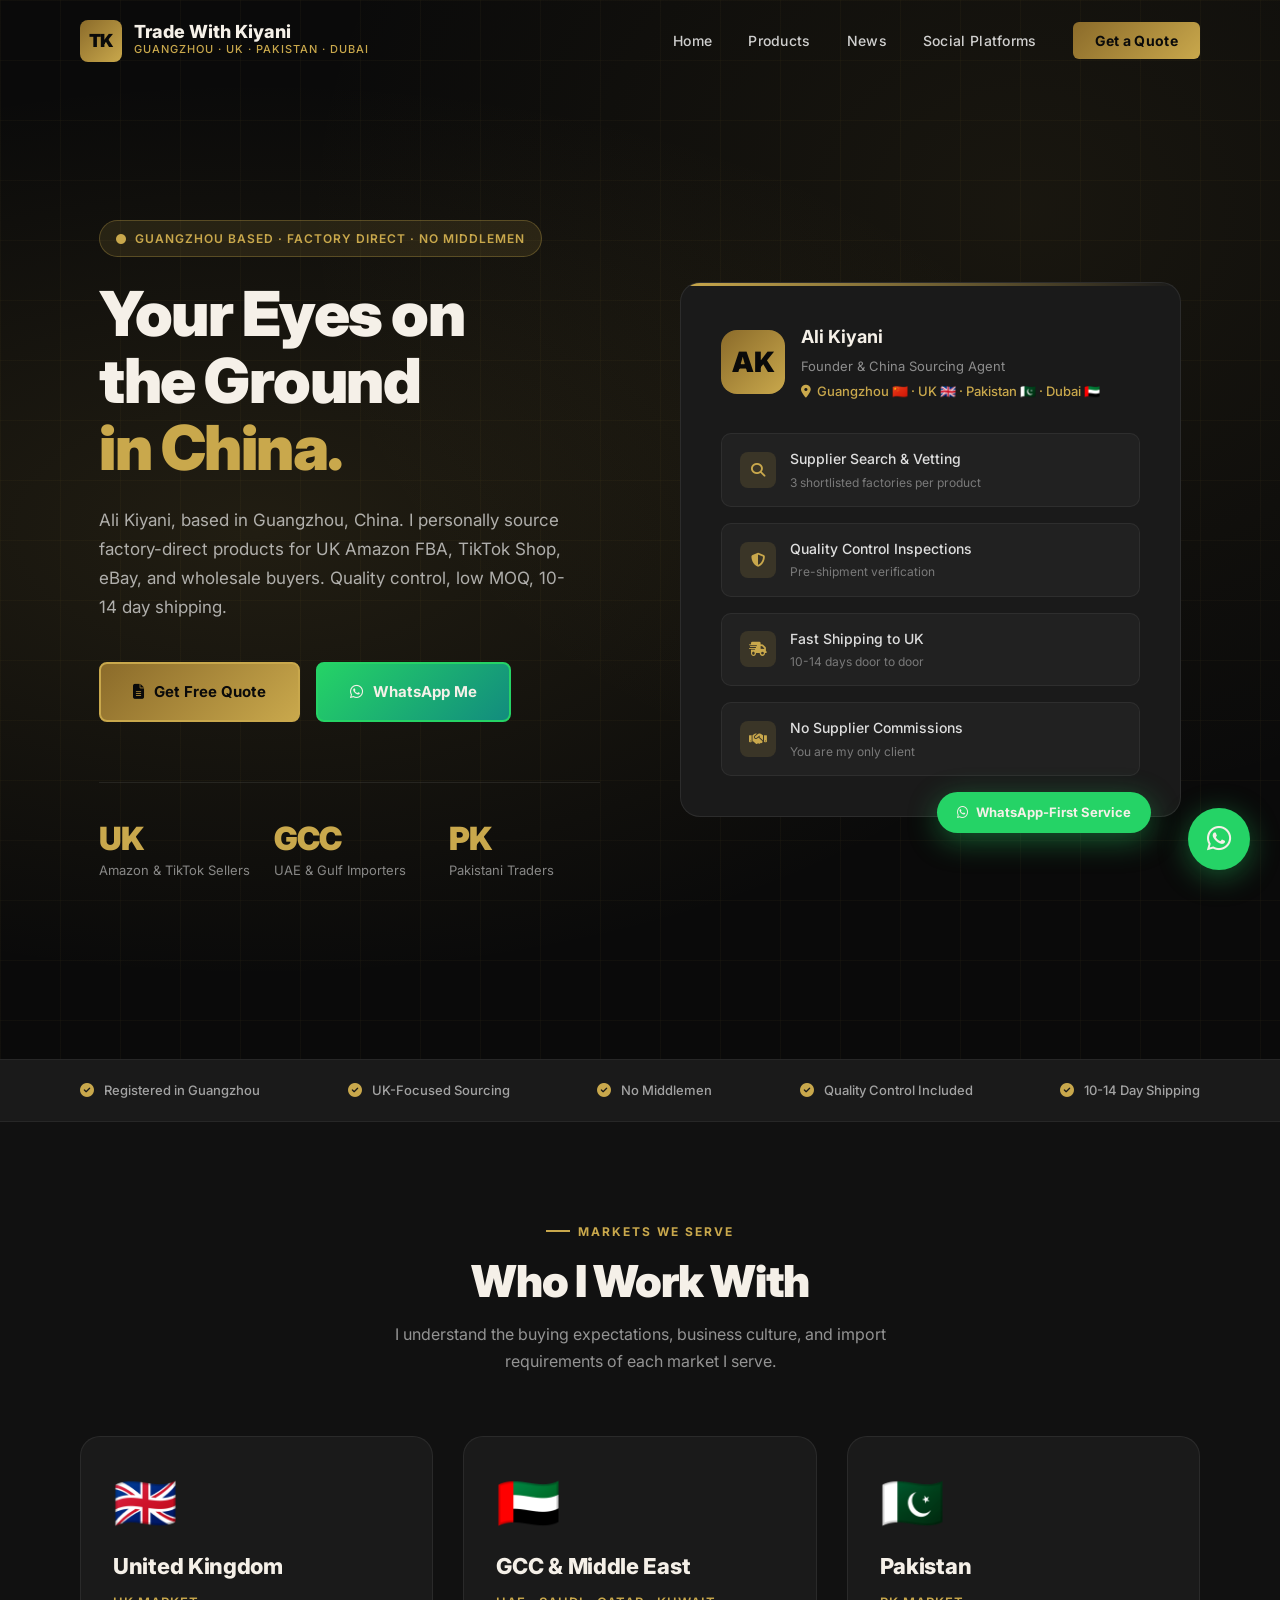
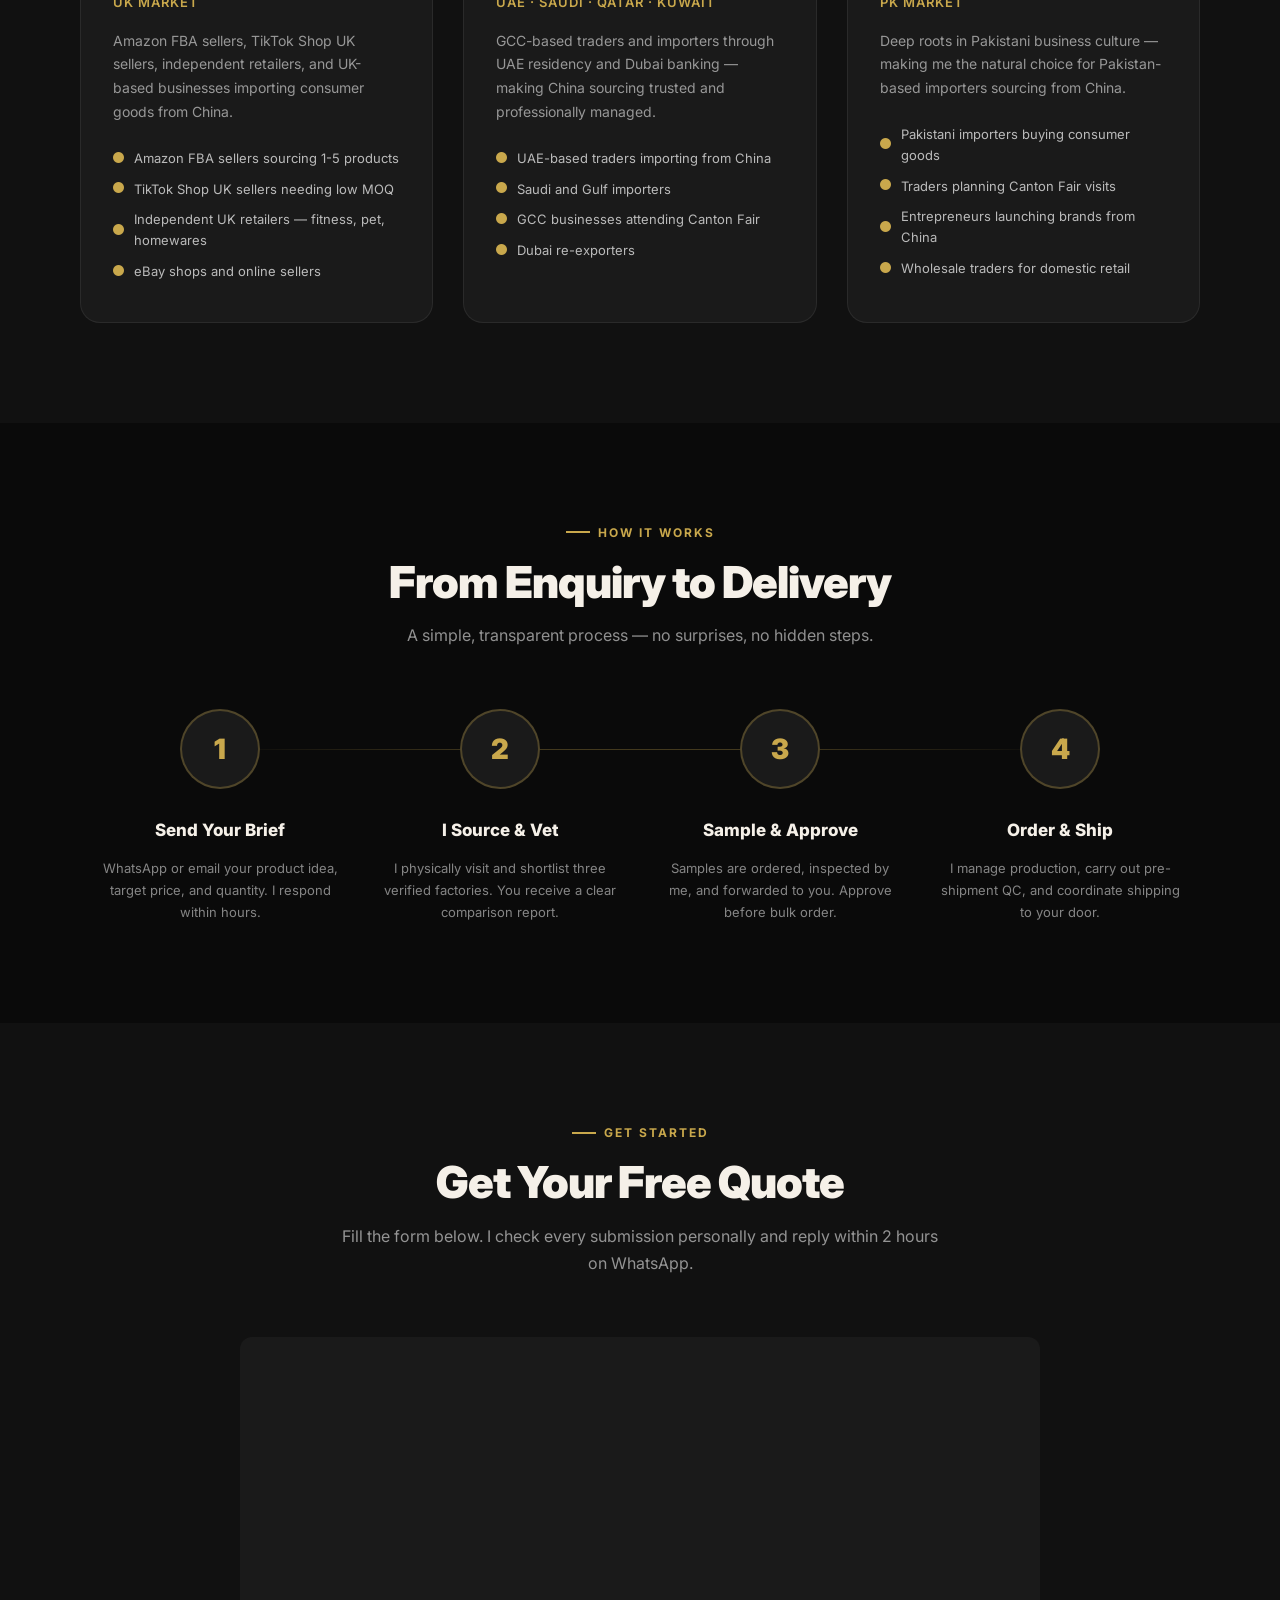
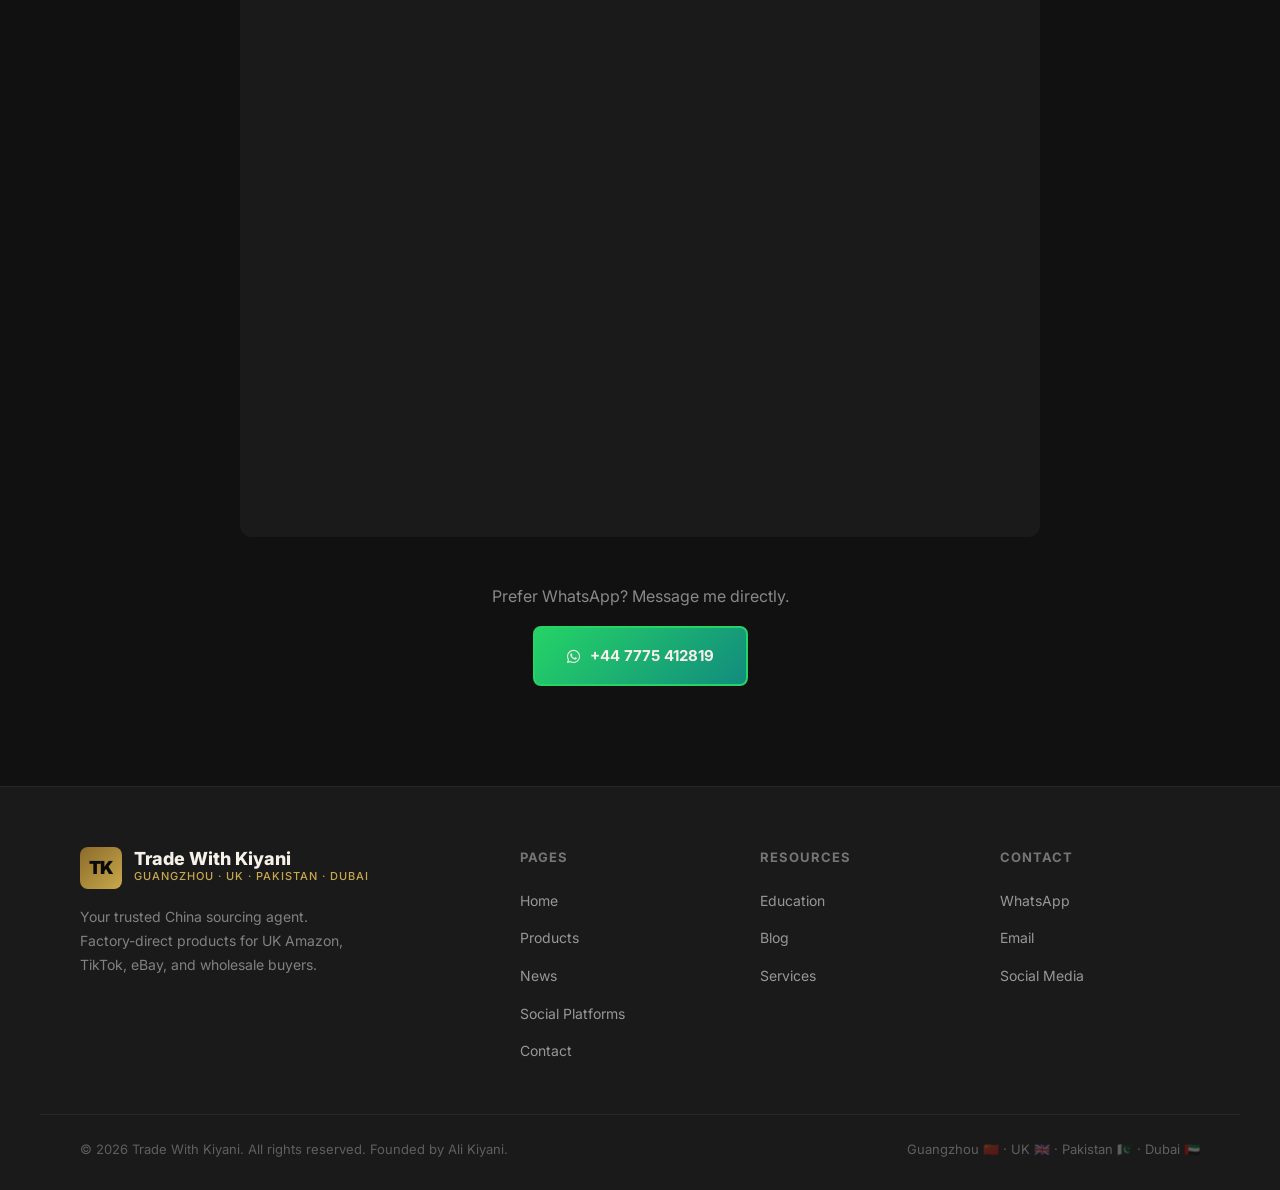
==== index.html @ b8f11bb5 "add website files" ====
<!DOCTYPE html>
<html lang="en">
<head>
    <meta charset="UTF-8">
    <meta name="viewport" content="width=device-width, initial-scale=1.0">
    <title>Trade With Kiyani | Guangzhou Sourcing Agent for UK Amazon & TikTok Sellers</title>
    <meta name="description" content="Ali Kiyani, based in Guangzhou, China. Factory-direct sourcing for UK Amazon FBA, TikTok Shop, eBay & wholesale. Quality control, low MOQ, 10-14 day shipping.">
    <link href="https://fonts.googleapis.com/css2?family=Inter:wght@300;400;500;600;700;800;900&display=swap" rel="stylesheet">
    <link rel="stylesheet" href="https://cdnjs.cloudflare.com/ajax/libs/font-awesome/6.5.0/css/all.min.css">
    <link rel="stylesheet" href="css/style.css">
</head>
<body>

<!-- ─── NAVBAR ─── -->
<nav id="navbar">
    <div class="nav-container">
        <a href="index.html" class="nav-logo">
            <div class="logo-icon">TK</div>
            <div class="logo-text">
                <span>Trade With Kiyani</span>
                <span>Guangzhou · UK · Pakistan · Dubai</span>
            </div>
        </a>
        <ul class="nav-links">
            <li><a href="index.html">Home</a></li>
            <li><a href="products.html">Products</a></li>
            <li><a href="news.html">News</a></li>
            <li><a href="social-platforms.html">Social Platforms</a></li>
            <li><a href="#contact" class="nav-cta">Get a Quote</a></li>
        </ul>
        <div class="hamburger" id="hamburger" onclick="toggleMenu()">
            <span></span><span></span><span></span>
        </div>
    </div>
</nav>

<!-- ─── MOBILE MENU ─── -->
<div class="mobile-menu" id="mobileMenu">
    <button class="mobile-close" onclick="toggleMenu()"><i class="fas fa-times"></i></button>
    <a href="index.html" onclick="toggleMenu()">Home</a>
    <a href="products.html" onclick="toggleMenu()">Products</a>
    <a href="news.html" onclick="toggleMenu()">News</a>
    <a href="social-platforms.html" onclick="toggleMenu()">Social Platforms</a>
    <a href="#contact" onclick="toggleMenu()">Get a Quote</a>
</div>

<!-- ─── HERO ─── -->
<section class="hero" id="home">
    <div class="hero-bg"></div>
    <div class="hero-grid"></div>
    <div class="hero-container">
        <div class="hero-left">
            <div class="hero-badge">
                <i class="fas fa-circle"></i>
                Guangzhou Based · Factory Direct · No Middlemen
            </div>
            <h1 class="hero-title">
                Your Eyes on<br>the Ground
                <span class="accent">in China.</span>
            </h1>
            <p class="hero-subtitle">
                Ali Kiyani, based in Guangzhou, China. I personally source factory-direct products for UK Amazon FBA, TikTok Shop, eBay, and wholesale buyers. Quality control, low MOQ, 10-14 day shipping.
            </p>
            <div class="hero-buttons">
                <a href="#contact" class="btn-primary">
                    <i class="fas fa-file-alt"></i>
                    Get Free Quote
                </a>
                <a href="https://wa.me/447775412819" target="_blank" class="btn-whatsapp">
                    <i class="fab fa-whatsapp"></i>
                    WhatsApp Me
                </a>
            </div>
            <div class="hero-stats">
                <div class="stat-item">
                    <div class="stat-number">UK</div>
                    <div class="stat-label">Amazon & TikTok Sellers</div>
                </div>
                <div class="stat-item">
                    <div class="stat-number">GCC</div>
                    <div class="stat-label">UAE & Gulf Importers</div>
                </div>
                <div class="stat-item">
                    <div class="stat-number">PK</div>
                    <div class="stat-label">Pakistani Traders</div>
                </div>
            </div>
        </div>
        <div class="hero-visual">
            <div class="hero-card">
                <div class="card-header">
                    <div class="card-avatar">AK</div>
                    <div class="card-info">
                        <h3>Ali Kiyani</h3>
                        <p>Founder & China Sourcing Agent</p>
                        <div class="location">
                            <i class="fas fa-map-marker-alt"></i>
                            Guangzhou 🇨🇳 · UK 🇬🇧 · Pakistan 🇵🇰 · Dubai 🇦🇪
                        </div>
                    </div>
                </div>
                <div class="card-features">
                    <div class="card-feature">
                        <div class="card-feature-icon"><i class="fas fa-search"></i></div>
                        <div>
                            <div class="card-feature-text">Supplier Search & Vetting</div>
                            <div class="card-feature-sub">3 shortlisted factories per product</div>
                        </div>
                    </div>
                    <div class="card-feature">
                        <div class="card-feature-icon"><i class="fas fa-shield-alt"></i></div>
                        <div>
                            <div class="card-feature-text">Quality Control Inspections</div>
                            <div class="card-feature-sub">Pre-shipment verification</div>
                        </div>
                    </div>
                    <div class="card-feature">
                        <div class="card-feature-icon"><i class="fas fa-shipping-fast"></i></div>
                        <div>
                            <div class="card-feature-text">Fast Shipping to UK</div>
                            <div class="card-feature-sub">10-14 days door to door</div>
                        </div>
                    </div>
                    <div class="card-feature">
                        <div class="card-feature-icon"><i class="fas fa-handshake"></i></div>
                        <div>
                            <div class="card-feature-text">No Supplier Commissions</div>
                            <div class="card-feature-sub">You are my only client</div>
                        </div>
                    </div>
                </div>
            </div>
            <div class="floating-badge">
                <i class="fab fa-whatsapp"></i>
                WhatsApp-First Service
            </div>
        </div>
    </div>
</section>

<!-- ─── TRUST BAR ─── -->
<div class="trust-bar">
    <div class="trust-bar-inner">
        <div class="trust-item"><i class="fas fa-check-circle"></i>Registered in Guangzhou</div>
        <div class="trust-item"><i class="fas fa-check-circle"></i>UK-Focused Sourcing</div>
        <div class="trust-item"><i class="fas fa-check-circle"></i>No Middlemen</div>
        <div class="trust-item"><i class="fas fa-check-circle"></i>Quality Control Included</div>
        <div class="trust-item"><i class="fas fa-check-circle"></i>10-14 Day Shipping</div>
    </div>
</div>

<!-- ─── WHO I WORK WITH ─── -->
<section class="markets" id="markets">
    <div class="section-container">
        <div class="section-header" style="text-align:center;">
            <div class="section-tag" style="justify-content:center; display:flex;">Markets We Serve</div>
            <h2 class="section-title" style="text-align:center;">Who I Work With</h2>
            <p class="section-subtitle" style="margin:0 auto; text-align:center;">I understand the buying expectations, business culture, and import requirements of each market I serve.</p>
        </div>
        <div class="markets-grid">
            <div class="market-card fade-in">
                <span class="market-flag">🇬🇧</span>
                <h3>United Kingdom</h3>
                <div class="market-sub">UK Market</div>
                <p>Amazon FBA sellers, TikTok Shop UK sellers, independent retailers, and UK-based businesses importing consumer goods from China.</p>
                <ul class="market-targets">
                    <li><i class="fas fa-circle"></i> Amazon FBA sellers sourcing 1-5 products</li>
                    <li><i class="fas fa-circle"></i> TikTok Shop UK sellers needing low MOQ</li>
                    <li><i class="fas fa-circle"></i> Independent UK retailers — fitness, pet, homewares</li>
                    <li><i class="fas fa-circle"></i> eBay shops and online sellers</li>
                </ul>
            </div>
            <div class="market-card fade-in fade-in-delay-1">
                <span class="market-flag">🇦🇪</span>
                <h3>GCC & Middle East</h3>
                <div class="market-sub">UAE · Saudi · Qatar · Kuwait</div>
                <p>GCC-based traders and importers through UAE residency and Dubai banking — making China sourcing trusted and professionally managed.</p>
                <ul class="market-targets">
                    <li><i class="fas fa-circle"></i> UAE-based traders importing from China</li>
                    <li><i class="fas fa-circle"></i> Saudi and Gulf importers</li>
                    <li><i class="fas fa-circle"></i> GCC businesses attending Canton Fair</li>
                    <li><i class="fas fa-circle"></i> Dubai re-exporters</li>
                </ul>
            </div>
            <div class="market-card fade-in fade-in-delay-2">
                <span class="market-flag">🇵🇰</span>
                <h3>Pakistan</h3>
                <div class="market-sub">PK Market</div>
                <p>Deep roots in Pakistani business culture — making me the natural choice for Pakistan-based importers sourcing from China.</p>
                <ul class="market-targets">
                    <li><i class="fas fa-circle"></i> Pakistani importers buying consumer goods</li>
                    <li><i class="fas fa-circle"></i> Traders planning Canton Fair visits</li>
                    <li><i class="fas fa-circle"></i> Entrepreneurs launching brands from China</li>
                    <li><i class="fas fa-circle"></i> Wholesale traders for domestic retail</li>
                </ul>
            </div>
        </div>
    </div>
</section>

<!-- ─── HOW IT WORKS ─── -->
<section class="how-it-works" id="how-it-works">
    <div class="section-container">
        <div class="section-header" style="text-align:center;">
            <div class="section-tag" style="justify-content:center; display:flex;">How It Works</div>
            <h2 class="section-title" style="text-align:center;">From Enquiry to Delivery</h2>
            <p class="section-subtitle" style="margin:0 auto; text-align:center;">A simple, transparent process — no surprises, no hidden steps.</p>
        </div>
        <div class="steps-grid">
            <div class="step-item fade-in">
                <div class="step-number">1</div>
                <h3>Send Your Brief</h3>
                <p>WhatsApp or email your product idea, target price, and quantity. I respond within hours.</p>
            </div>
            <div class="step-item fade-in fade-in-delay-1">
                <div class="step-number">2</div>
                <h3>I Source & Vet</h3>
                <p>I physically visit and shortlist three verified factories. You receive a clear comparison report.</p>
            </div>
            <div class="step-item fade-in fade-in-delay-2">
                <div class="step-number">3</div>
                <h3>Sample & Approve</h3>
                <p>Samples are ordered, inspected by me, and forwarded to you. Approve before bulk order.</p>
            </div>
            <div class="step-item fade-in fade-in-delay-3">
                <div class="step-number">4</div>
                <h3>Order & Ship</h3>
                <p>I manage production, carry out pre-shipment QC, and coordinate shipping to your door.</p>
            </div>
        </div>
    </div>
</section>

<!-- ─── EMBEDDED GOOGLE FORM ─── -->
<section class="contact" id="contact">
    <div class="section-container">
        <div class="section-header" style="text-align:center;">
            <div class="section-tag" style="justify-content:center; display:flex;">Get Started</div>
            <h2 class="section-title" style="text-align:center;">Get Your Free Quote</h2>
            <p class="section-subtitle" style="margin:0 auto; text-align:center; max-width:600px;">
                Fill the form below. I check every submission personally and reply within 2 hours on WhatsApp.
            </p>
        </div>
        <div style="max-width:800px; margin:0 auto;">
            <iframe src="https://docs.google.com/forms/d/e/1FAIpQLSeTLk8JaszWE1CvmJo_eoxmRhqJbYoBOHdtcasFxk-H5dywig/viewform?embedded=true&hl=en" 
                width="100%" 
                height="800" 
                frameborder="0" 
                marginheight="0" 
                marginwidth="0"
                style="border-radius:12px; background:var(--dark-2);">
                Loading…
            </iframe>
        </div>
        <div style="text-align:center; margin-top:40px;">
            <p style="color:rgba(255,255,255,0.5); margin-bottom:16px;">Prefer WhatsApp? Message me directly.</p>
            <a href="https://wa.me/447775412819" target="_blank" class="btn-whatsapp">
                <i class="fab fa-whatsapp"></i>
                +44 7775 412819
            </a>
        </div>
    </div>
</section>

<!-- ─── FOOTER ─── -->
<footer>
    <div class="footer-grid">
        <div class="footer-brand">
            <a href="index.html" class="nav-logo" style="text-decoration:none;">
                <div class="logo-icon">TK</div>
                <div class="logo-text">
                    <span>Trade With Kiyani</span>
                    <span>Guangzhou · UK · Pakistan · Dubai</span>
                </div>
            </a>
            <p>Your trusted China sourcing agent. Factory-direct products for UK Amazon, TikTok, eBay, and wholesale buyers.</p>
        </div>
        <div class="footer-col">
            <h5>Pages</h5>
            <ul class="footer-links">
                <li><a href="index.html">Home</a></li>
                <li><a href="products.html">Products</a></li>
                <li><a href="news.html">News</a></li>
                <li><a href="social-platforms.html">Social Platforms</a></li>
                <li><a href="contact.html">Contact</a></li>
            </ul>
        </div>
        <div class="footer-col">
            <h5>Resources</h5>
            <ul class="footer-links">
                <li><a href="education.html">Education</a></li>
                <li><a href="blog/index.html">Blog</a></li>
                <li><a href="services.html">Services</a></li>
            </ul>
        </div>
        <div class="footer-col">
            <h5>Contact</h5>
            <ul class="footer-links">
                <li><a href="https://wa.me/447775412819">WhatsApp</a></li>
                <li><a href="mailto:tradewithkiyani@gmail.com">Email</a></li>
                <li><a href="social-platforms.html">Social Media</a></li>
            </ul>
        </div>
    </div>
    <div class="footer-bottom">
        <p>© 2026 Trade With Kiyani. All rights reserved. Founded by Ali Kiyani.</p>
        <p>Guangzhou 🇨🇳 · UK 🇬🇧 · Pakistan 🇵🇰 · Dubai 🇦🇪</p>
    </div>
</footer>

<!-- ─── WHATSAPP FLOAT ─── -->
<div class="whatsapp-float">
    <div class="whatsapp-tooltip">Chat with Ali on WhatsApp</div>
    <a href="https://wa.me/447775412819" target="_blank" class="whatsapp-btn">
        <i class="fab fa-whatsapp"></i>
    </a>
</div>

<!-- ─── JAVASCRIPT ─── -->
<script>
    window.addEventListener('scroll', () => {
        const navbar = document.getElementById('navbar');
        if (window.scrollY > 50) navbar.classList.add('scrolled');
        else navbar.classList.remove('scrolled');
    });
    function toggleMenu() {
        document.getElementById('mobileMenu').classList.toggle('open');
    }
    const observer = new IntersectionObserver((entries) => {
        entries.forEach(entry => { if (entry.isIntersecting) entry.target.classList.add('visible'); });
    }, { threshold: 0.15 });
    document.querySelectorAll('.fade-in').forEach(el => observer.observe(el));
</script>

</body>
</html>
---- css/style.css ----
/* ─── TRADE WITH KIYANI — SHARED STYLES ─── */

* {
    margin: 0;
    padding: 0;
    box-sizing: border-box;
}

:root {
    --black: #0a0a0a;
    --dark: #111111;
    --dark-2: #1a1a1a;
    --dark-3: #222222;
    --gold: #C9A84C;
    --gold-light: #E8C97A;
    --gold-dark: #8B6B2A;
    --green: #25D366;
    --green-dark: #128C7E;
    --white: #F5F0E8;
    --grey: #888888;
    --transition: all 0.3s ease;
}

body {
    font-family: 'Inter', sans-serif;
    background-color: var(--black);
    color: var(--white);
    overflow-x: hidden;
    line-height: 1.6;
}

::-webkit-scrollbar {
    width: 6px;
}
::-webkit-scrollbar-track {
    background: var(--dark);
}
::-webkit-scrollbar-thumb {
    background: var(--gold);
    border-radius: 3px;
}

/* ─── NAVBAR ─── */
nav {
    position: fixed;
    top: 0;
    left: 0;
    width: 100%;
    z-index: 1000;
    padding: 20px 0;
    transition: var(--transition);
    background: transparent;
}

nav.scrolled {
    background: rgba(10, 10, 10, 0.97);
    padding: 14px 0;
    box-shadow: 0 2px 30px rgba(201, 168, 76, 0.15);
    border-bottom: 1px solid rgba(201, 168, 76, 0.2);
}

.nav-container {
    max-width: 1200px;
    margin: 0 auto;
    padding: 0 40px;
    display: flex;
    align-items: center;
    justify-content: space-between;
}

.nav-logo {
    display: flex;
    align-items: center;
    gap: 12px;
    text-decoration: none;
}

.logo-icon {
    width: 42px;
    height: 42px;
    background: linear-gradient(135deg, var(--gold-dark), var(--gold));
    border-radius: 8px;
    display: flex;
    align-items: center;
    justify-content: center;
    font-weight: 900;
    font-size: 18px;
    color: var(--black);
    letter-spacing: -1px;
}

.logo-text {
    display: flex;
    flex-direction: column;
}

.logo-text span:first-child {
    font-size: 18px;
    font-weight: 800;
    color: var(--white);
    line-height: 1;
}

.logo-text span:last-child {
    font-size: 11px;
    color: var(--gold);
    font-weight: 500;
    letter-spacing: 1px;
    text-transform: uppercase;
}

.nav-links {
    display: flex;
    align-items: center;
    gap: 36px;
    list-style: none;
}

.nav-links a {
    text-decoration: none;
    color: rgba(255, 255, 255, 0.8);
    font-size: 14px;
    font-weight: 500;
    transition: var(--transition);
    letter-spacing: 0.3px;
}

.nav-links a:hover {
    color: var(--gold);
}

.nav-cta {
    background: linear-gradient(135deg, var(--gold-dark), var(--gold)) !important;
    color: var(--black) !important;
    padding: 10px 22px !important;
    border-radius: 6px !important;
    font-weight: 700 !important;
    transition: var(--transition) !important;
}

.nav-cta:hover {
    background: var(--gold-light) !important;
    transform: translateY(-1px);
}

.hamburger {
    display: none;
    flex-direction: column;
    gap: 5px;
    cursor: pointer;
    padding: 4px;
}

.hamburger span {
    width: 26px;
    height: 2px;
    background: var(--white);
    border-radius: 2px;
    transition: var(--transition);
}

/* ─── HERO ─── */
.hero {
    min-height: 100vh;
    display: flex;
    align-items: center;
    position: relative;
    overflow: hidden;
    background: var(--black);
}

.hero-bg {
    position: absolute;
    inset: 0;
    background:
        radial-gradient(ellipse at 20% 50%, rgba(201, 168, 76, 0.12) 0%, transparent 60%),
        radial-gradient(ellipse at 80% 20%, rgba(201, 168, 76, 0.08) 0%, transparent 50%);
}

.hero-grid {
    position: absolute;
    inset: 0;
    background-image:
        linear-gradient(rgba(201, 168, 76, 0.04) 1px, transparent 1px),
        linear-gradient(90deg, rgba(201, 168, 76, 0.04) 1px, transparent 1px);
    background-size: 60px 60px;
}

.hero-container {
    max-width: 1200px;
    margin: 0 auto;
    padding: 120px 40px 80px;
    display: grid;
    grid-template-columns: 1fr 1fr;
    gap: 80px;
    align-items: center;
    position: relative;
    z-index: 2;
}

.hero-badge {
    display: inline-flex;
    align-items: center;
    gap: 8px;
    background: rgba(201, 168, 76, 0.12);
    border: 1px solid rgba(201, 168, 76, 0.3);
    border-radius: 50px;
    padding: 8px 16px;
    font-size: 12px;
    font-weight: 600;
    color: var(--gold);
    letter-spacing: 1px;
    text-transform: uppercase;
    margin-bottom: 24px;
}

.hero-badge i {
    font-size: 10px;
    animation: pulse 2s infinite;
}

@keyframes pulse {
    0%, 100% { opacity: 1; }
    50% { opacity: 0.4; }
}

.hero-title {
    font-size: clamp(36px, 5vw, 62px);
    font-weight: 900;
    line-height: 1.08;
    margin-bottom: 24px;
    letter-spacing: -1.5px;
}

.hero-title .accent {
    color: var(--gold);
    display: block;
}

.hero-subtitle {
    font-size: 17px;
    color: rgba(255, 255, 255, 0.65);
    line-height: 1.7;
    margin-bottom: 40px;
    max-width: 480px;
    font-weight: 400;
}

.hero-buttons {
    display: flex;
    gap: 16px;
    flex-wrap: wrap;
}

.btn-primary {
    display: inline-flex;
    align-items: center;
    gap: 10px;
    background: linear-gradient(135deg, var(--gold-dark), var(--gold));
    color: var(--black);
    padding: 16px 32px;
    border-radius: 8px;
    text-decoration: none;
    font-weight: 700;
    font-size: 15px;
    transition: var(--transition);
    border: 2px solid var(--gold);
}

.btn-primary:hover {
    background: var(--gold-light);
    border-color: var(--gold-light);
    transform: translateY(-2px);
    box-shadow: 0 12px 40px rgba(201, 168, 76, 0.35);
}

.btn-whatsapp {
    display: inline-flex;
    align-items: center;
    gap: 10px;
    background: linear-gradient(135deg, var(--green), var(--green-dark));
    color: var(--white);
    padding: 16px 32px;
    border-radius: 8px;
    text-decoration: none;
    font-weight: 700;
    font-size: 15px;
    transition: var(--transition);
    border: 2px solid var(--green);
}

.btn-whatsapp:hover {
    transform: translateY(-2px);
    box-shadow: 0 12px 40px rgba(37, 211, 102, 0.35);
}

.hero-stats {
    display: grid;
    grid-template-columns: repeat(3, 1fr);
    gap: 24px;
    margin-top: 60px;
    padding-top: 40px;
    border-top: 1px solid rgba(255, 255, 255, 0.08);
}

.stat-item {
    text-align: left;
}

.stat-number {
    font-size: 32px;
    font-weight: 900;
    color: var(--gold);
    line-height: 1;
    margin-bottom: 6px;
    letter-spacing: -1px;
}

.stat-label {
    font-size: 13px;
    color: rgba(255, 255, 255, 0.5);
    font-weight: 400;
    line-height: 1.4;
}

.hero-visual {
    position: relative;
}

.hero-card {
    background: var(--dark-2);
    border: 1px solid rgba(255, 255, 255, 0.08);
    border-radius: 20px;
    padding: 40px;
    position: relative;
    overflow: hidden;
}

.hero-card::before {
    content: '';
    position: absolute;
    top: 0;
    left: 0;
    right: 0;
    height: 3px;
    background: linear-gradient(90deg, var(--gold), transparent);
}

.card-header {
    display: flex;
    align-items: center;
    gap: 16px;
    margin-bottom: 32px;
}

.card-avatar {
    width: 64px;
    height: 64px;
    background: linear-gradient(135deg, var(--gold-dark), var(--gold));
    border-radius: 16px;
    display: flex;
    align-items: center;
    justify-content: center;
    font-size: 28px;
    font-weight: 900;
    color: var(--black);
    flex-shrink: 0;
}

.card-info h3 {
    font-size: 18px;
    font-weight: 700;
    margin-bottom: 4px;
    color: var(--white);
}

.card-info p {
    font-size: 13px;
    color: rgba(255, 255, 255, 0.5);
}

.card-info .location {
    display: flex;
    align-items: center;
    gap: 6px;
    color: var(--gold);
    font-size: 13px;
    font-weight: 500;
    margin-top: 4px;
}

.card-features {
    display: flex;
    flex-direction: column;
    gap: 16px;
}

.card-feature {
    display: flex;
    align-items: center;
    gap: 14px;
    padding: 14px 18px;
    background: rgba(255, 255, 255, 0.03);
    border: 1px solid rgba(255, 255, 255, 0.06);
    border-radius: 10px;
    transition: var(--transition);
}

.card-feature:hover {
    border-color: rgba(201, 168, 76, 0.3);
    background: rgba(201, 168, 76, 0.05);
}

.card-feature-icon {
    width: 36px;
    height: 36px;
    background: rgba(201, 168, 76, 0.15);
    border-radius: 8px;
    display: flex;
    align-items: center;
    justify-content: center;
    color: var(--gold);
    font-size: 14px;
    flex-shrink: 0;
}

.card-feature-text {
    font-size: 14px;
    font-weight: 500;
    color: rgba(255, 255, 255, 0.85);
}

.card-feature-sub {
    font-size: 12px;
    color: rgba(255, 255, 255, 0.4);
    margin-top: 2px;
}

.floating-badge {
    position: absolute;
    bottom: -16px;
    right: 30px;
    background: var(--green);
    color: var(--white);
    padding: 10px 20px;
    border-radius: 50px;
    font-size: 13px;
    font-weight: 700;
    display: flex;
    align-items: center;
    gap: 8px;
    box-shadow: 0 8px 30px rgba(37, 211, 102, 0.4);
    animation: float 3s ease-in-out infinite;
}

@keyframes float {
    0%, 100% { transform: translateY(0); }
    50% { transform: translateY(-6px); }
}

/* ─── TRUST BAR ─── */
.trust-bar {
    background: var(--dark-2);
    border-top: 1px solid rgba(255, 255, 255, 0.06);
    border-bottom: 1px solid rgba(255, 255, 255, 0.06);
    padding: 20px 0;
}

.trust-bar-inner {
    max-width: 1200px;
    margin: 0 auto;
    padding: 0 40px;
    display: flex;
    align-items: center;
    justify-content: space-between;
    gap: 20px;
    flex-wrap: wrap;
}

.trust-item {
    display: flex;
    align-items: center;
    gap: 10px;
    font-size: 13px;
    color: rgba(255, 255, 255, 0.6);
    font-weight: 500;
}

.trust-item i {
    color: var(--gold);
    font-size: 14px;
}

/* ─── SECTION STYLES ─── */
section {
    padding: 100px 0;
}

.section-container {
    max-width: 1200px;
    margin: 0 auto;
    padding: 0 40px;
}

.section-tag {
    display: inline-flex;
    align-items: center;
    gap: 8px;
    font-size: 12px;
    font-weight: 700;
    color: var(--gold);
    letter-spacing: 2px;
    text-transform: uppercase;
    margin-bottom: 16px;
}

.section-tag::before {
    content: '';
    width: 24px;
    height: 2px;
    background: var(--gold);
}

.section-title {
    font-size: clamp(28px, 4vw, 44px);
    font-weight: 900;
    line-height: 1.1;
    letter-spacing: -1px;
    margin-bottom: 16px;
}

.section-subtitle {
    font-size: 16px;
    color: rgba(255, 255, 255, 0.55);
    line-height: 1.7;
    max-width: 560px;
}

.section-header {
    margin-bottom: 60px;
}

/* ─── PAGE HEADER ─── */
.page-header {
    padding: 160px 0 80px;
    text-align: center;
    position: relative;
    background: var(--black);
}

.page-header::before {
    content: '';
    position: absolute;
    inset: 0;
    background: radial-gradient(ellipse at 50% 0%, rgba(201, 168, 76, 0.08) 0%, transparent 60%);
}

.page-header-content {
    position: relative;
    z-index: 2;
}

/* ─── MARKETS ─── */
.markets {
    background: var(--dark);
}

.markets-grid {
    display: grid;
    grid-template-columns: repeat(3, 1fr);
    gap: 30px;
}

.market-card {
    background: var(--dark-2);
    border: 1px solid rgba(255, 255, 255, 0.07);
    border-radius: 20px;
    padding: 40px 32px;
    position: relative;
    overflow: hidden;
    transition: var(--transition);
}

.market-card::before {
    content: '';
    position: absolute;
    top: 0;
    left: 0;
    right: 0;
    height: 3px;
    background: var(--gold);
    transform: scaleX(0);
    transition: var(--transition);
}

.market-card:hover {
    border-color: rgba(201, 168, 76, 0.25);
    transform: translateY(-6px);
    box-shadow: 0 20px 60px rgba(0, 0, 0, 0.4);
}

.market-card:hover::before {
    transform: scaleX(1);
}

.market-flag {
    font-size: 52px;
    margin-bottom: 20px;
    display: block;
    line-height: 1;
}

.market-card h3 {
    font-size: 22px;
    font-weight: 800;
    margin-bottom: 8px;
    letter-spacing: -0.3px;
}

.market-sub {
    font-size: 13px;
    color: var(--gold);
    font-weight: 600;
    text-transform: uppercase;
    letter-spacing: 1px;
    margin-bottom: 16px;
}

.market-card p {
    font-size: 14px;
    color: rgba(255, 255, 255, 0.55);
    line-height: 1.7;
    margin-bottom: 24px;
}

.market-targets {
    list-style: none;
    display: flex;
    flex-direction: column;
    gap: 10px;
}

.market-targets li {
    display: flex;
    align-items: center;
    gap: 10px;
    font-size: 13px;
    color: rgba(255, 255, 255, 0.7);
}

.market-targets li i {
    color: var(--gold);
    font-size: 11px;
    flex-shrink: 0;
}

/* ─── HOW IT WORKS ─── */
.how-it-works {
    background: var(--black);
}

.steps-grid {
    display: grid;
    grid-template-columns: repeat(4, 1fr);
    gap: 0;
    position: relative;
}

.steps-grid::before {
    content: '';
    position: absolute;
    top: 40px;
    left: 12.5%;
    right: 12.5%;
    height: 1px;
    background: linear-gradient(90deg, transparent, var(--gold), var(--gold), transparent);
    opacity: 0.3;
}

.step-item {
    text-align: center;
    padding: 0 20px;
    position: relative;
}

.step-number {
    width: 80px;
    height: 80px;
    background: var(--dark-2);
    border: 2px solid rgba(201, 168, 76, 0.3);
    border-radius: 50%;
    display: flex;
    align-items: center;
    justify-content: center;
    margin: 0 auto 28px;
    font-size: 28px;
    font-weight: 900;
    color: var(--gold);
    position: relative;
    z-index: 2;
    transition: var(--transition);
}

.step-item:hover .step-number {
    background: var(--gold);
    color: var(--black);
    border-color: var(--gold);
    transform: scale(1.1);
}

.step-item h3 {
    font-size: 17px;
    font-weight: 800;
    margin-bottom: 12px;
}

.step-item p {
    font-size: 13px;
    color: rgba(255, 255, 255, 0.5);
    line-height: 1.7;
}

/* ─── PRODUCTS ─── */
.products {
    background: var(--dark);
}

.products-grid {
    display: grid;
    grid-template-columns: repeat(3, 1fr);
    gap: 24px;
}

.product-card {
    background: var(--dark-2);
    border: 1px solid rgba(255, 255, 255, 0.07);
    border-radius: 16px;
    overflow: hidden;
    transition: var(--transition);
}

.product-card:hover {
    border-color: rgba(201, 168, 76, 0.25);
    transform: translateY(-6px);
    box-shadow: 0 20px 60px rgba(0, 0, 0, 0.4);
}

.product-image {
    height: 200px;
    background: linear-gradient(135deg, var(--dark-3), var(--dark-2));
    display: flex;
    align-items: center;
    justify-content: center;
    font-size: 60px;
}

.product-info {
    padding: 24px;
}

.product-info h3 {
    font-size: 18px;
    font-weight: 700;
    margin-bottom: 8px;
}

.product-info p {
    font-size: 14px;
    color: rgba(255, 255, 255, 0.55);
    line-height: 1.6;
    margin-bottom: 16px;
}

.product-price {
    font-size: 20px;
    font-weight: 800;
    color: var(--gold);
    margin-bottom: 16px;
}

.product-btn {
    display: inline-flex;
    align-items: center;
    gap: 8px;
    background: rgba(201, 168, 76, 0.1);
    color: var(--gold);
    padding: 10px 20px;
    border-radius: 6px;
    text-decoration: none;
    font-weight: 600;
    font-size: 13px;
    border: 1px solid rgba(201, 168, 76, 0.3);
    transition: var(--transition);
}

.product-btn:hover {
    background: var(--gold);
    color: var(--black);
}

/* ─── NEWS ─── */
.news {
    background: var(--black);
}

.news-grid {
    display: grid;
    grid-template-columns: repeat(3, 1fr);
    gap: 24px;
}

.news-card {
    background: var(--dark-2);
    border: 1px solid rgba(255, 255, 255, 0.07);
    border-radius: 16px;
    padding: 28px;
    transition: var(--transition);
}

.news-card:hover {
    border-color: rgba(201, 168, 76, 0.25);
    transform: translateY(-4px);
}

.news-date {
    font-size: 12px;
    color: var(--gold);
    font-weight: 600;
    text-transform: uppercase;
    letter-spacing: 1px;
    margin-bottom: 12px;
}

.news-card h3 {
    font-size: 18px;
    font-weight: 700;
    margin-bottom: 12px;
    line-height: 1.4;
}

.news-card p {
    font-size: 14px;
    color: rgba(255, 255, 255, 0.55);
    line-height: 1.7;
}

.news-tag {
    display: inline-block;
    background: rgba(201, 168, 76, 0.1);
    color: var(--gold);
    padding: 4px 12px;
    border-radius: 4px;
    font-size: 11px;
    font-weight: 600;
    text-transform: uppercase;
    letter-spacing: 0.5px;
    margin-top: 16px;
}

/* ─── SOCIAL PLATFORMS ─── */
.social {
    background: var(--dark);
}

.social-grid {
    display: grid;
    grid-template-columns: repeat(2, 1fr);
    gap: 24px;
}

.social-card {
    background: var(--dark-2);
    border: 1px solid rgba(255, 255, 255, 0.07);
    border-radius: 16px;
    padding: 32px;
    text-align: center;
    transition: var(--transition);
    text-decoration: none;
    color: var(--white);
    display: flex;
    flex-direction: column;
    align-items: center;
    gap: 16px;
}

.social-card:hover {
    border-color: rgba(201, 168, 76, 0.25);
    transform: translateY(-4px);
}

.social-card i {
    font-size: 48px;
    margin-bottom: 8px;
}

.social-card.tiktok i { color: #69C9D0; }
.social-card.instagram i { color: #E4405F; }
.social-card.facebook i { color: #1877F2; }
.social-card.linkedin i { color: #0A66C2; }
.social-card.telegram i { color: #26A5E4; }
.social-card.snapchat i { color: #FFFC00; }

.social-card h3 {
    font-size: 20px;
    font-weight: 700;
}

.social-card p {
    font-size: 14px;
    color: rgba(255, 255, 255, 0.55);
}

.tiktok-embed {
    background: var(--dark-2);
    border: 1px solid rgba(255, 255, 255, 0.07);
    border-radius: 16px;
    padding: 40px;
    text-align: center;
    margin-top: 40px;
}

.tiktok-embed h3 {
    font-size: 22px;
    font-weight: 800;
    margin-bottom: 24px;
}

.tiktok-video-grid {
    display: grid;
    grid-template-columns: repeat(3, 1fr);
    gap: 24px;
}

.tiktok-video {
    height: 300px;
    background: linear-gradient(135deg, var(--dark-3), var(--dark-2));
    border-radius: 12px;
    display: flex;
    align-items: center;
    justify-content: center;
    font-size: 48px;
    position: relative;
}

.tiktok-play {
    width: 60px;
    height: 60px;
    background: rgba(255, 255, 255, 0.1);
    border-radius: 50%;
    display: flex;
    align-items: center;
    justify-content: center;
    color: var(--white);
    font-size: 24px;
    backdrop-filter: blur(10px);
}

/* ─── CONTACT ─── */
.contact {
    background: var(--dark);
}

.contact-grid {
    display: grid;
    grid-template-columns: 1fr 1.5fr;
    gap: 60px;
    align-items: start;
}

.contact-info h2 {
    font-size: clamp(24px, 3vw, 36px);
    font-weight: 900;
    line-height: 1.2;
    letter-spacing: -0.5px;
    margin-bottom: 16px;
}

.contact-info p {
    font-size: 15px;
    color: rgba(255, 255, 255, 0.55);
    line-height: 1.7;
    margin-bottom: 36px;
}

.contact-methods {
    display: flex;
    flex-direction: column;
    gap: 16px;
}

.contact-method {
    display: flex;
    align-items: center;
    gap: 16px;
    padding: 18px 20px;
    background: rgba(255, 255, 255, 0.04);
    border: 1px solid rgba(255, 255, 255, 0.07);
    border-radius: 12px;
    text-decoration: none;
    color: var(--white);
    transition: var(--transition);
}

.contact-method:hover {
    border-color: rgba(201, 168, 76, 0.3);
    transform: translateX(4px);
}

.contact-method-icon {
    width: 44px;
    height: 44px;
    background: rgba(201, 168, 76, 0.12);
    border-radius: 10px;
    display: flex;
    align-items: center;
    justify-content: center;
    color: var(--gold);
    font-size: 18px;
    flex-shrink: 0;
}

.contact-method-text span {
    display: block;
    font-size: 11px;
    color: rgba(255, 255, 255, 0.4);
    text-transform: uppercase;
    letter-spacing: 1px;
    margin-bottom: 2px;
}

.contact-method-text strong {
    font-size: 14px;
    font-weight: 600;
}

.form-embed {
    background: var(--dark-2);
    border: 1px solid rgba(255, 255, 255, 0.08);
    border-radius: 20px;
    padding: 40px;
}

.form-embed h3 {
    font-size: 22px;
    font-weight: 800;
    margin-bottom: 8px;
}

.form-embed p {
    font-size: 14px;
    color: rgba(255, 255, 255, 0.5);
    margin-bottom: 32px;
}

.form-link {
    display: inline-flex;
    align-items: center;
    gap: 10px;
    background: linear-gradient(135deg, var(--gold-dark), var(--gold));
    color: var(--black);
    padding: 16px 32px;
    border-radius: 8px;
    text-decoration: none;
    font-weight: 700;
    font-size: 15px;
    transition: var(--transition);
}

.form-link:hover {
    background: var(--gold-light);
    transform: translateY(-2px);
}

.form-iframe {
    width: 100%;
    height: 700px;
    border: none;
    border-radius: 12px;
}

/* ─── FOOTER ─── */
footer {
    background: var(--dark-2);
    border-top: 1px solid rgba(255, 255, 255, 0.06);
    padding: 60px 0 30px;
}

.footer-grid {
    max-width: 1200px;
    margin: 0 auto;
    padding: 0 40px;
    display: grid;
    grid-template-columns: 2fr 1fr 1fr 1fr;
    gap: 40px;
    margin-bottom: 50px;
}

.footer-brand p {
    font-size: 14px;
    color: rgba(255, 255, 255, 0.45);
    line-height: 1.7;
    margin-top: 16px;
    max-width: 280px;
}

.footer-col h5 {
    font-size: 13px;
    font-weight: 700;
    text-transform: uppercase;
    letter-spacing: 1px;
    color: rgba(255, 255, 255, 0.4);
    margin-bottom: 20px;
}

.footer-links {
    list-style: none;
    display: flex;
    flex-direction: column;
    gap: 12px;
}

.footer-links a {
    text-decoration: none;
    color: rgba(255, 255, 255, 0.55);
    font-size: 14px;
    transition: var(--transition);
}

.footer-links a:hover {
    color: var(--gold);
}

.footer-bottom {
    max-width: 1200px;
    margin: 0 auto;
    padding: 24px 40px 0;
    border-top: 1px solid rgba(255, 255, 255, 0.06);
    display: flex;
    align-items: center;
    justify-content: space-between;
    flex-wrap: wrap;
    gap: 16px;
}

.footer-bottom p {
    font-size: 13px;
    color: rgba(255, 255, 255, 0.3);
}

.footer-bottom a {
    color: var(--gold);
    text-decoration: none;
}

/* ─── WHATSAPP FLOAT ─── */
.whatsapp-float {
    position: fixed;
    bottom: 30px;
    right: 30px;
    z-index: 9999;
    display: flex;
    flex-direction: column;
    align-items: flex-end;
    gap: 12px;
}

.whatsapp-tooltip {
    background: var(--dark-2);
    border: 1px solid rgba(255, 255, 255, 0.1);
    border-radius: 10px;
    padding: 10px 16px;
    font-size: 13px;
    font-weight: 500;
    color: var(--white);
    white-space: nowrap;
    opacity: 0;
    transform: translateY(8px);
    transition: var(--transition);
    pointer-events: none;
}

.whatsapp-float:hover .whatsapp-tooltip {
    opacity: 1;
    transform: translateY(0);
}

.whatsapp-btn {
    width: 62px;
    height: 62px;
    background: var(--green);
    border-radius: 50%;
    display: flex;
    align-items: center;
    justify-content: center;
    text-decoration: none;
    box-shadow: 0 6px 30px rgba(37, 211, 102, 0.4);
    transition: var(--transition);
    animation: wa-pulse 3s ease-in-out infinite;
}

.whatsapp-btn:hover {
    transform: scale(1.12);
    box-shadow: 0 10px 40px rgba(37, 211, 102, 0.55);
}

.whatsapp-btn i {
    font-size: 28px;
    color: var(--white);
}

@keyframes wa-pulse {
    0%, 100% { box-shadow: 0 6px 30px rgba(37, 211, 102, 0.4); }
    50% { box-shadow: 0 6px 50px rgba(37, 211, 102, 0.7); }
}

/* ─── MOBILE MENU ─── */
.mobile-menu {
    position: fixed;
    top: 0;
    left: 0;
    width: 100%;
    height: 100vh;
    background: rgba(10, 10, 10, 0.98);
    z-index: 999;
    display: flex;
    flex-direction: column;
    align-items: center;
    justify-content: center;
    gap: 32px;
    opacity: 0;
    pointer-events: none;
    transition: opacity 0.3s ease;
}

.mobile-menu.open {
    opacity: 1;
    pointer-events: all;
}

.mobile-menu a {
    text-decoration: none;
    color: var(--white);
    font-size: 24px;
    font-weight: 700;
    transition: var(--transition);
}

.mobile-menu a:hover {
    color: var(--gold);
}

.mobile-close {
    position: absolute;
    top: 24px;
    right: 24px;
    background: none;
    border: none;
    color: var(--white);
    font-size: 28px;
    cursor: pointer;
}

/* ─── RESPONSIVE ─── */
@media (max-width: 1024px) {
    .markets-grid,
    .products-grid,
    .news-grid,
    .tiktok-video-grid { grid-template-columns: repeat(2, 1fr); }
    .social-grid { grid-template-columns: 1fr; }
    .footer-grid { grid-template-columns: 1fr 1fr; }
    .contact-grid { grid-template-columns: 1fr; }
}

@media (max-width: 768px) {
    section { padding: 70px 0; }
    .nav-links { display: none; }
    .hamburger { display: flex; }
    .hero-container { grid-template-columns: 1fr; gap: 50px; padding: 100px 24px 60px; }
    .hero-stats { grid-template-columns: repeat(3, 1fr); }
    .steps-grid { grid-template-columns: repeat(2, 1fr); gap: 30px; }
    .steps-grid::before { display: none; }
    .markets-grid,
    .products-grid,
    .news-grid,
    .tiktok-video-grid { grid-template-columns: 1fr; }
    .section-container { padding: 0 24px; }
    .nav-container { padding: 0 24px; }
    .trust-bar-inner { padding: 0 24px; }
    .footer-bottom { padding: 20px 24px 0; flex-direction: column; text-align: center; }
    .hero-buttons { flex-direction: column; }
    .btn-primary, .btn-whatsapp { justify-content: center; }
    .form-embed { padding: 28px 24px; }
}

@media (max-width: 480px) {
    .hero-stats { grid-template-columns: 1fr; gap: 16px; }
    .steps-grid { grid-template-columns: 1fr; }
}

/* ─── ANIMATIONS ─── */
.fade-in {
    opacity: 0;
    transform: translateY(30px);
    transition: opacity 0.6s ease, transform 0.6s ease;
}

.fade-in.visible {
    opacity: 1;
    transform: translateY(0);
}

.fade-in-delay-1 { transition-delay: 0.1s; }
.fade-in-delay-2 { transition-delay: 0.2s; }
.fade-in-delay-3 { transition-delay: 0.3s; }
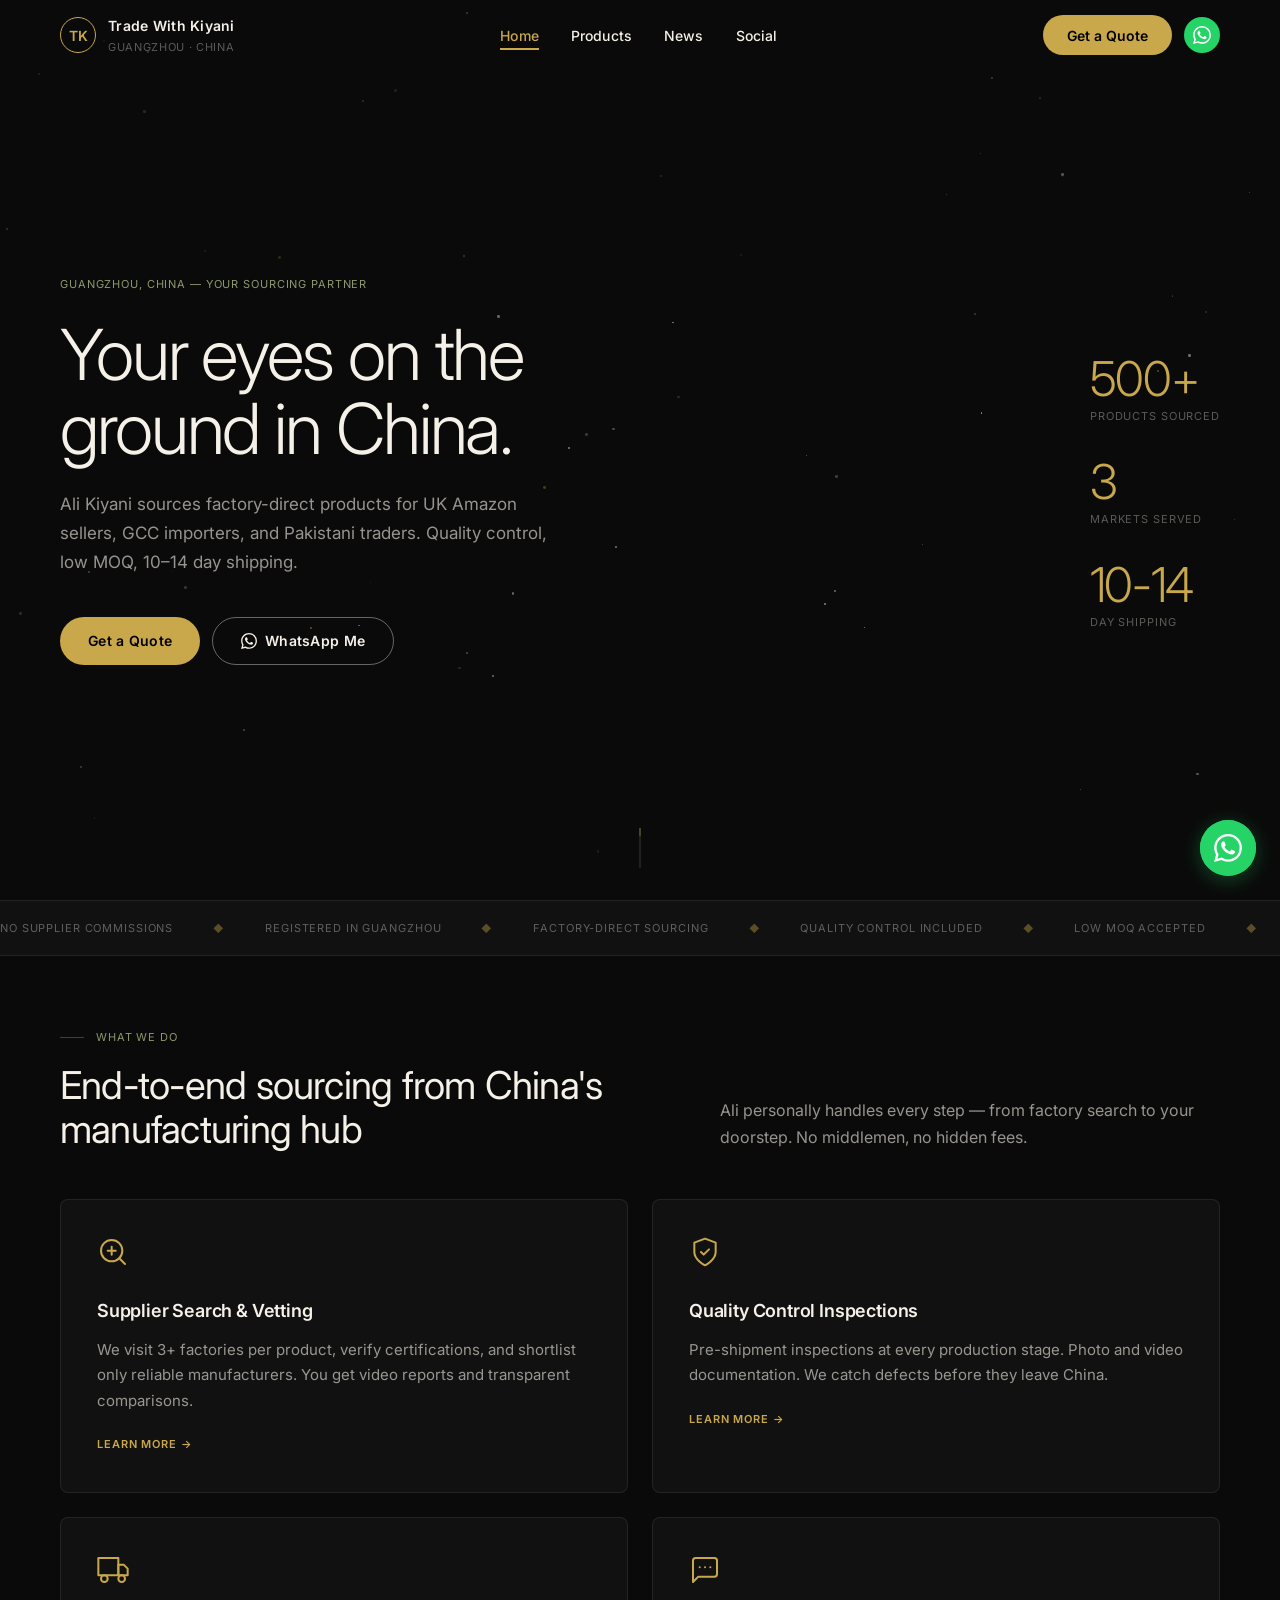
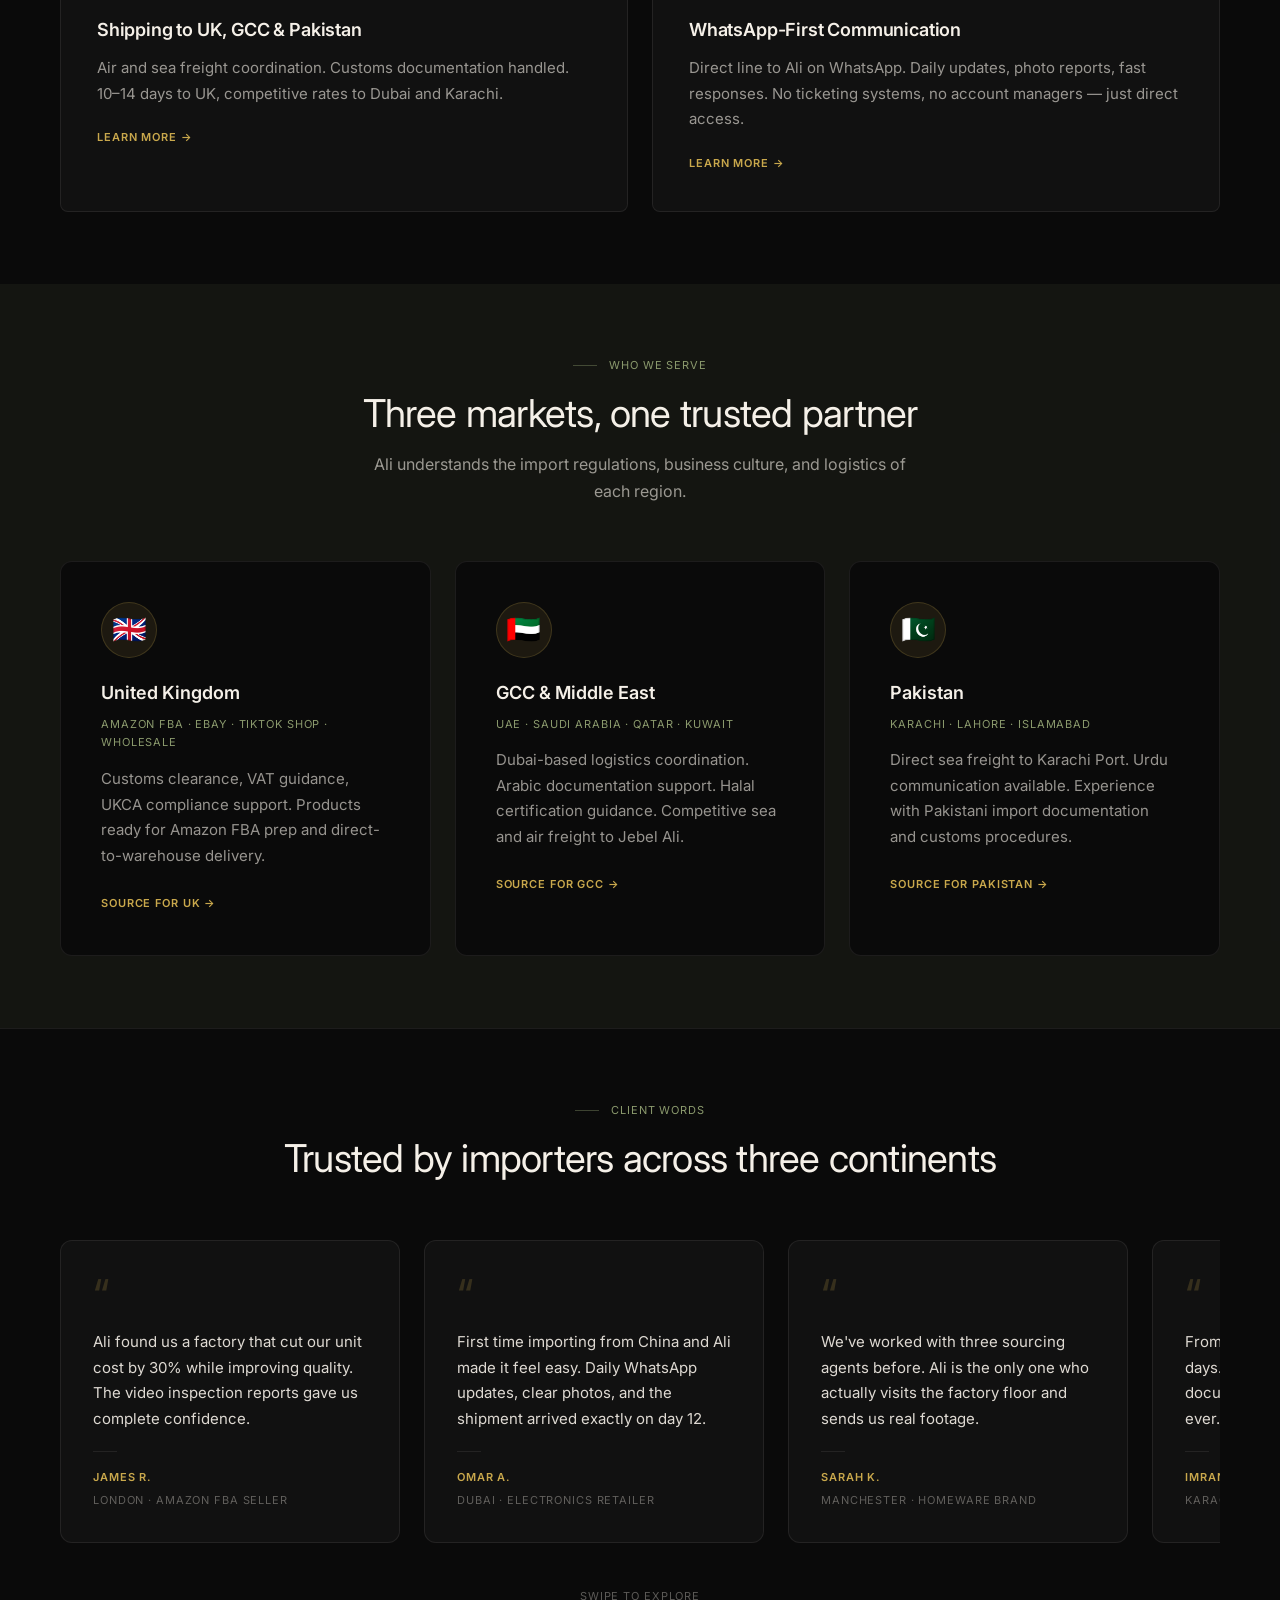
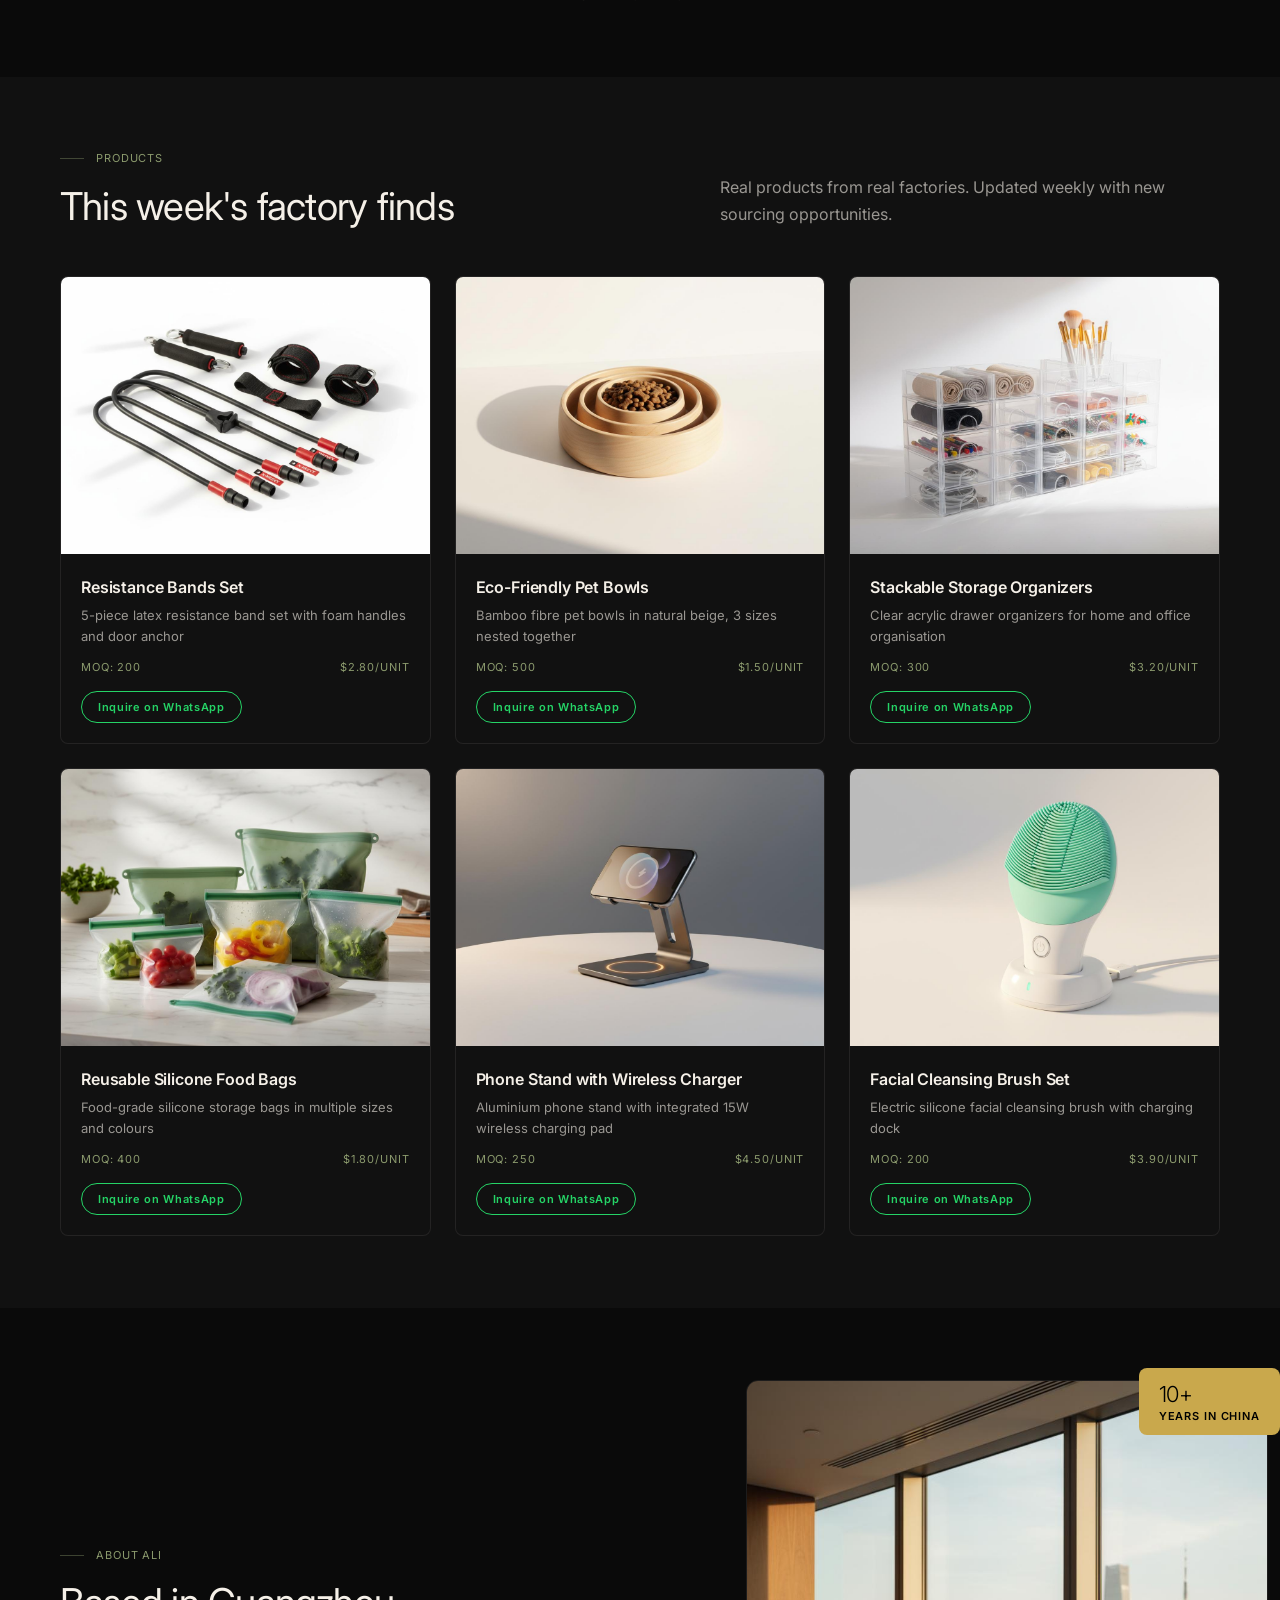
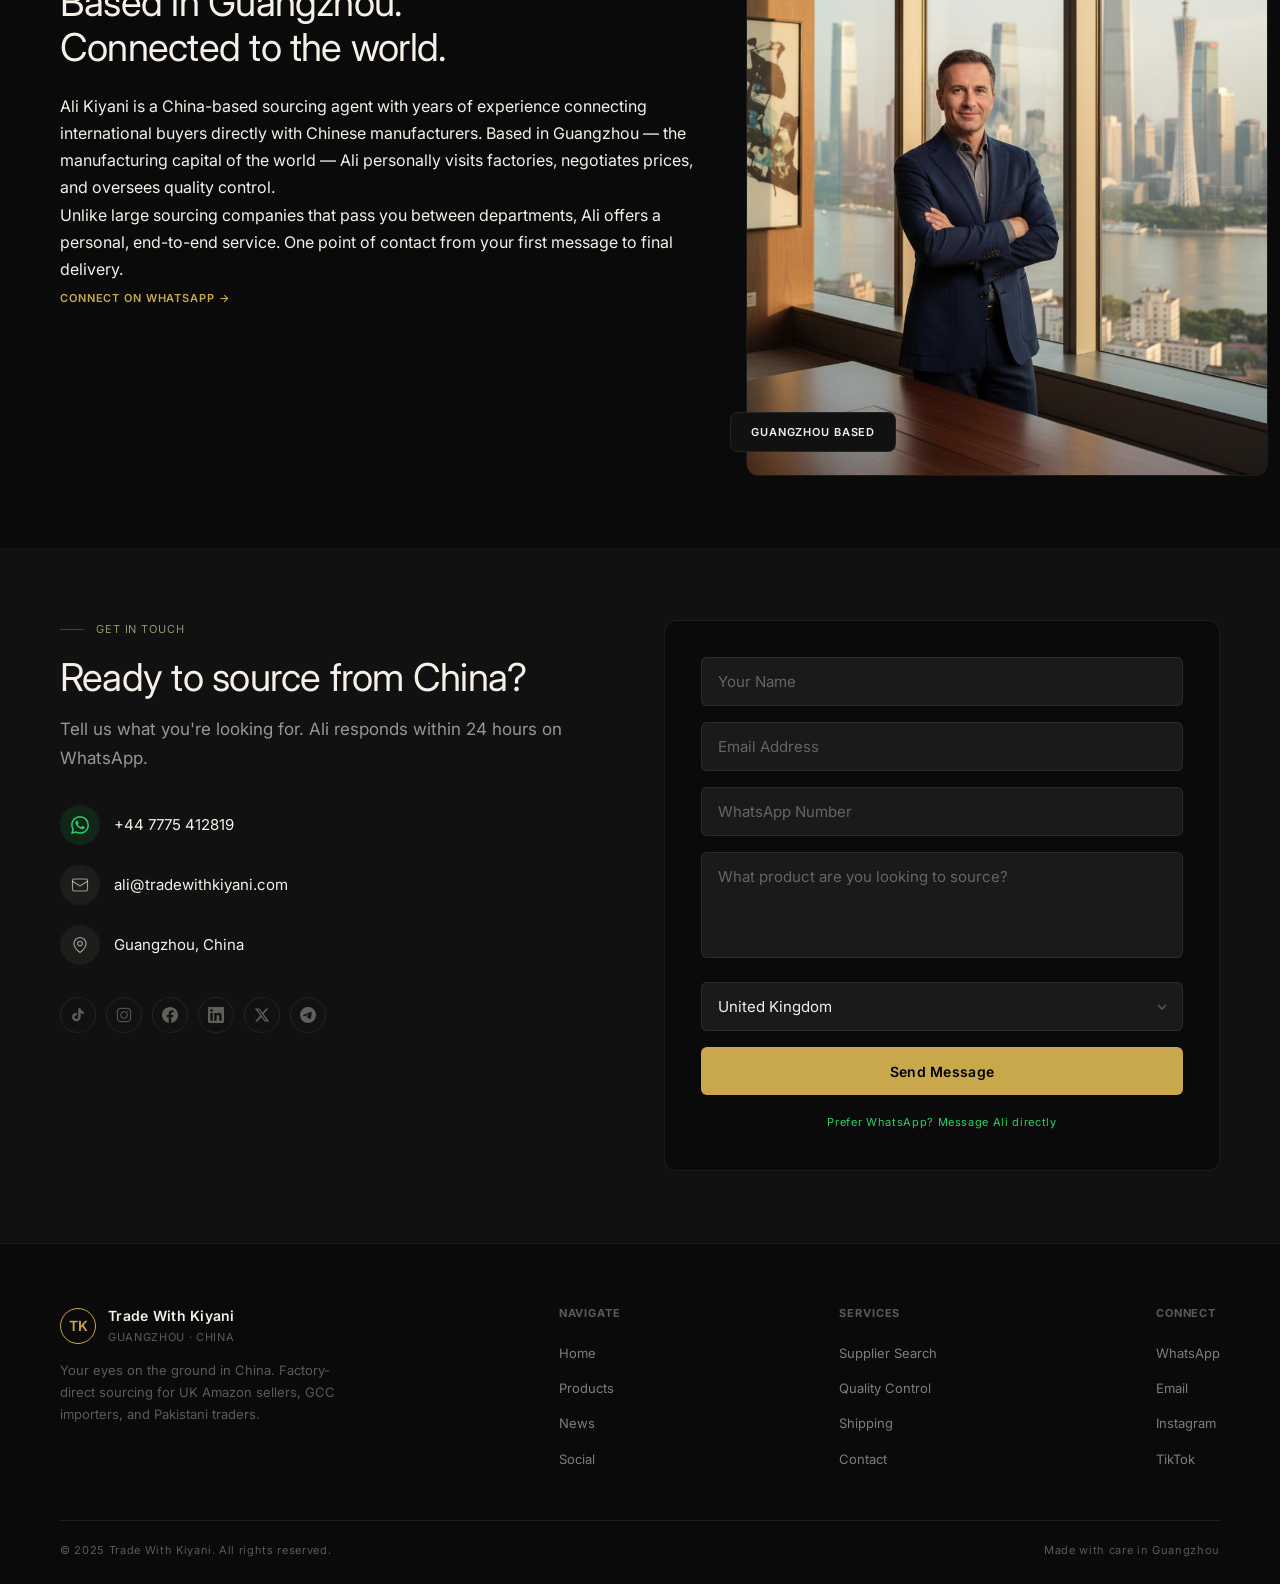
==== commit aeb485c5: "version 2 Tradeofkiyani" ====
--- a/index.html
+++ b/index.html
@@ -1,336 +1,571 @@
 <!DOCTYPE html>
 <html lang="en">
 <head>
-    <meta charset="UTF-8">
-    <meta name="viewport" content="width=device-width, initial-scale=1.0">
-    <title>Trade With Kiyani | Guangzhou Sourcing Agent for UK Amazon & TikTok Sellers</title>
-    <meta name="description" content="Ali Kiyani, based in Guangzhou, China. Factory-direct sourcing for UK Amazon FBA, TikTok Shop, eBay & wholesale. Quality control, low MOQ, 10-14 day shipping.">
-    <link href="https://fonts.googleapis.com/css2?family=Inter:wght@300;400;500;600;700;800;900&display=swap" rel="stylesheet">
-    <link rel="stylesheet" href="https://cdnjs.cloudflare.com/ajax/libs/font-awesome/6.5.0/css/all.min.css">
-    <link rel="stylesheet" href="css/style.css">
+  <meta charset="UTF-8" />
+  <meta name="viewport" content="width=device-width, initial-scale=1.0" />
+  <title>Trade With Kiyani — China Sourcing Agent | Guangzhou · UK · GCC · Pakistan</title>
+  <meta name="description" content="Ali Kiyani sources factory-direct products from China for UK Amazon sellers, GCC importers, and Pakistani traders. Quality control, low MOQ, 10-14 day shipping." />
+  <link rel="preconnect" href="https://fonts.googleapis.com" />
+  <link rel="stylesheet" href="https://fonts.googleapis.com/css2?family=Inter:wght@300;400;500;600;700&display=swap" />
+  <link rel="stylesheet" href="css/style.css" />
 </head>
 <body>
 
-<!-- ─── NAVBAR ─── -->
-<nav id="navbar">
-    <div class="nav-container">
-        <a href="index.html" class="nav-logo">
-            <div class="logo-icon">TK</div>
-            <div class="logo-text">
-                <span>Trade With Kiyani</span>
-                <span>Guangzhou · UK · Pakistan · Dubai</span>
-            </div>
+<!-- ==================== NAVIGATION ==================== -->
+<nav class="navbar" id="navbar">
+  <div class="nav-container">
+    <a href="index.html" class="nav-logo">
+      <div class="logo-icon">TK</div>
+      <div>
+        <div class="logo-text">Trade With Kiyani</div>
+        <div class="logo-sub">Guangzhou · China</div>
+      </div>
+    </a>
+    <ul class="nav-links">
+      <li><a href="index.html" class="active">Home</a></li>
+      <li><a href="products.html">Products</a></li>
+      <li><a href="news.html">News</a></li>
+      <li><a href="social.html">Social</a></li>
+    </ul>
+    <div style="display:flex;align-items:center;gap:12px;" class="nav-cta-group">
+      <a href="index.html#contact" class="nav-cta">Get a Quote</a>
+      <a href="https://wa.me/447775412819" target="_blank" class="nav-whatsapp" aria-label="WhatsApp">
+        <svg width="18" height="18" viewBox="0 0 24 24" fill="white"><path d="M17.472 14.382c-.297-.149-1.758-.867-2.03-.967-.273-.099-.471-.148-.67.15-.197.297-.767.966-.94 1.164-.173.199-.347.223-.644.075-.297-.15-1.255-.463-2.39-1.475-.883-.788-1.48-1.761-1.653-2.059-.173-.297-.018-.458.13-.606.134-.133.298-.347.446-.52.149-.174.198-.298.298-.497.099-.198.05-.371-.025-.52-.075-.149-.669-1.612-.916-2.207-.242-.579-.487-.5-.669-.51-.173-.008-.371-.01-.57-.01-.198 0-.52.074-.792.372-.272.297-1.04 1.016-1.04 2.479 0 1.462 1.065 2.875 1.213 3.074.149.198 2.096 3.2 5.077 4.487.709.306 1.262.489 1.694.625.712.227 1.36.195 1.871.118.571-.085 1.758-.719 2.006-1.413.248-.694.248-1.289.173-1.413-.074-.124-.272-.198-.57-.347m-5.421 7.403h-.004a9.87 9.87 0 01-5.031-1.378l-.361-.214-3.741.982.998-3.648-.235-.374a9.86 9.86 0 01-1.51-5.26c.001-5.45 4.436-9.884 9.888-9.884 2.64 0 5.122 1.03 6.988 2.898a9.825 9.825 0 012.893 6.994c-.003 5.45-4.437 9.884-9.885 9.884m8.413-18.297A11.815 11.815 0 0012.05 0C5.495 0 .16 5.335.157 11.892c0 2.096.547 4.142 1.588 5.945L.057 24l6.305-1.654a11.882 11.882 0 005.683 1.448h.005c6.554 0 11.89-5.335 11.893-11.893a11.821 11.821 0 00-3.48-8.413z"/></svg>
+      </a>
+    </div>
+    <button class="hamburger" id="hamburger" onclick="toggleMenu()" aria-label="Menu">
+      <span></span><span></span><span></span>
+    </button>
+  </div>
+</nav>
+
+<!-- Mobile Menu -->
+<div class="mobile-menu" id="mobileMenu">
+  <button class="mobile-close" onclick="toggleMenu()">&times;</button>
+  <a href="index.html" onclick="toggleMenu()">Home</a>
+  <a href="products.html" onclick="toggleMenu()">Products</a>
+  <a href="news.html" onclick="toggleMenu()">News</a>
+  <a href="social.html" onclick="toggleMenu()">Social</a>
+  <a href="index.html#contact" onclick="toggleMenu()" style="margin-top:16px;">
+    <span class="btn-primary">Get a Quote</span>
+  </a>
+</div>
+
+<!-- ==================== HERO ==================== -->
+<section class="hero" id="hero">
+  <div class="particles-container" id="particles"></div>
+  <div class="hero-overlay"></div>
+  <div class="hero-content">
+    <div class="hero-flex">
+      <div>
+        <div class="hero-label">Guangzhou, China &mdash; Your Sourcing Partner</div>
+        <h1 class="hero-title">Your eyes on the ground in China.</h1>
+        <p class="hero-subtitle">Ali Kiyani sources factory-direct products for UK Amazon sellers, GCC importers, and Pakistani traders. Quality control, low MOQ, 10&ndash;14 day shipping.</p>
+        <div class="hero-ctas">
+          <a href="#contact" class="btn-primary">Get a Quote</a>
+          <a href="https://wa.me/447775412819" target="_blank" class="btn-outline">
+            <svg width="16" height="16" viewBox="0 0 24 24" fill="currentColor"><path d="M17.472 14.382c-.297-.149-1.758-.867-2.03-.967-.273-.099-.471-.148-.67.15-.197.297-.767.966-.94 1.164-.173.199-.347.223-.644.075-.297-.15-1.255-.463-2.39-1.475-.883-.788-1.48-1.761-1.653-2.059-.173-.297-.018-.458.13-.606.134-.133.298-.347.446-.52.149-.174.198-.298.298-.497.099-.198.05-.371-.025-.52-.075-.149-.669-1.612-.916-2.207-.242-.579-.487-.5-.669-.51-.173-.008-.371-.01-.57-.01-.198 0-.52.074-.792.372-.272.297-1.04 1.016-1.04 2.479 0 1.462 1.065 2.875 1.213 3.074.149.198 2.096 3.2 5.077 4.487.709.306 1.262.489 1.694.625.712.227 1.36.195 1.871.118.571-.085 1.758-.719 2.006-1.413.248-.694.248-1.289.173-1.413-.074-.124-.272-.198-.57-.347m-5.421 7.403h-.004a9.87 9.87 0 01-5.031-1.378l-.361-.214-3.741.982.998-3.648-.235-.374a9.86 9.86 0 01-1.51-5.26c.001-5.45 4.436-9.884 9.888-9.884 2.64 0 5.122 1.03 6.988 2.898a9.825 9.825 0 012.893 6.994c-.003 5.45-4.437 9.884-9.885 9.884m8.413-18.297A11.815 11.815 0 0012.05 0C5.495 0 .16 5.335.157 11.892c0 2.096.547 4.142 1.588 5.945L.057 24l6.305-1.654a11.882 11.882 0 005.683 1.448h.005c6.554 0 11.89-5.335 11.893-11.893a11.821 11.821 0 00-3.48-8.413z"/></svg>
+            WhatsApp Me
+          </a>
+        </div>
+      </div>
+      <div class="hero-stats">
+        <div>
+          <div class="stat-number">500+</div>
+          <div class="stat-label">Products Sourced</div>
+        </div>
+        <div>
+          <div class="stat-number">3</div>
+          <div class="stat-label">Markets Served</div>
+        </div>
+        <div>
+          <div class="stat-number">10-14</div>
+          <div class="stat-label">Day Shipping</div>
+        </div>
+      </div>
+    </div>
+  </div>
+  <div class="scroll-indicator">
+    <div class="scroll-line"></div>
+  </div>
+</section>
+
+<!-- ==================== TRUST BAR ==================== -->
+<div class="trust-bar">
+  <div class="trust-track" id="trustTrack">
+    <!-- Content injected by JS -->
+  </div>
+</div>
+
+<!-- ==================== SERVICES ==================== -->
+<section class="section">
+  <div class="container">
+    <div class="section-header fade-in">
+      <div>
+        <div class="section-label">
+          <span class="section-label-line"></span>
+          <span class="section-label-text">What We Do</span>
+        </div>
+        <h2 class="section-title">End-to-end sourcing from China's<br>manufacturing hub</h2>
+      </div>
+      <p class="section-subtitle">Ali personally handles every step &mdash; from factory search to your doorstep. No middlemen, no hidden fees.</p>
+    </div>
+    <div class="services-grid">
+      <div class="service-card fade-in fade-in-delay-1">
+        <div class="service-icon">
+          <svg width="32" height="32" viewBox="0 0 24 24" fill="none" stroke="#c9a84c" stroke-width="1.5" stroke-linecap="round" stroke-linejoin="round"><circle cx="11" cy="11" r="8"/><path d="m21 21-4.3-4.3"/><path d="M11 8v6"/><path d="M8 11h6"/></svg>
+        </div>
+        <h3 class="service-title">Supplier Search &amp; Vetting</h3>
+        <p class="service-desc">We visit 3+ factories per product, verify certifications, and shortlist only reliable manufacturers. You get video reports and transparent comparisons.</p>
+        <span class="service-link">Learn more &rarr;</span>
+      </div>
+      <div class="service-card fade-in fade-in-delay-2">
+        <div class="service-icon">
+          <svg width="32" height="32" viewBox="0 0 24 24" fill="none" stroke="#c9a84c" stroke-width="1.5" stroke-linecap="round" stroke-linejoin="round"><path d="M12 22s8-4 8-10V5l-8-3-8 3v7c0 6 8 10 8 10z"/><path d="m9 12 2 2 4-4"/></svg>
+        </div>
+        <h3 class="service-title">Quality Control Inspections</h3>
+        <p class="service-desc">Pre-shipment inspections at every production stage. Photo and video documentation. We catch defects before they leave China.</p>
+        <span class="service-link">Learn more &rarr;</span>
+      </div>
+      <div class="service-card fade-in fade-in-delay-3">
+        <div class="service-icon">
+          <svg width="32" height="32" viewBox="0 0 24 24" fill="none" stroke="#c9a84c" stroke-width="1.5" stroke-linecap="round" stroke-linejoin="round"><rect x="1" y="3" width="15" height="13"/><path d="M16 8h4l3 3v5h-7V8z"/><circle cx="5.5" cy="18.5" r="2.5"/><circle cx="18.5" cy="18.5" r="2.5"/></svg>
+        </div>
+        <h3 class="service-title">Shipping to UK, GCC &amp; Pakistan</h3>
+        <p class="service-desc">Air and sea freight coordination. Customs documentation handled. 10&ndash;14 days to UK, competitive rates to Dubai and Karachi.</p>
+        <span class="service-link">Learn more &rarr;</span>
+      </div>
+      <div class="service-card fade-in fade-in-delay-4">
+        <div class="service-icon">
+          <svg width="32" height="32" viewBox="0 0 24 24" fill="none" stroke="#c9a84c" stroke-width="1.5" stroke-linecap="round" stroke-linejoin="round"><path d="M21 15a2 2 0 0 1-2 2H7l-4 4V5a2 2 0 0 1 2-2h14a2 2 0 0 1 2 2z"/><path d="M8 10h.01"/><path d="M12 10h.01"/><path d="M16 10h.01"/></svg>
+        </div>
+        <h3 class="service-title">WhatsApp-First Communication</h3>
+        <p class="service-desc">Direct line to Ali on WhatsApp. Daily updates, photo reports, fast responses. No ticketing systems, no account managers &mdash; just direct access.</p>
+        <span class="service-link">Learn more &rarr;</span>
+      </div>
+    </div>
+  </div>
+</section>
+
+<!-- ==================== MARKETS ==================== -->
+<section class="section section-sage">
+  <div class="container">
+    <div class="text-center fade-in" style="text-align:center; margin-bottom:56px;">
+      <div class="section-label" style="justify-content:center;">
+        <span class="section-label-line"></span>
+        <span class="section-label-text">Who We Serve</span>
+      </div>
+      <h2 class="section-title" style="margin-bottom:16px;">Three markets, one trusted partner</h2>
+      <p style="font-size:16px; color:var(--text-secondary); max-width:560px; margin:0 auto; line-height:1.7;">Ali understands the import regulations, business culture, and logistics of each region.</p>
+    </div>
+    <div class="markets-grid">
+      <div class="market-card fade-in fade-in-delay-1">
+        <div class="market-flag">&#127468;&#127463;</div>
+        <h3 class="market-title">United Kingdom</h3>
+        <p class="market-subtitle">Amazon FBA &middot; eBay &middot; TikTok Shop &middot; Wholesale</p>
+        <p class="market-desc">Customs clearance, VAT guidance, UKCA compliance support. Products ready for Amazon FBA prep and direct-to-warehouse delivery.</p>
+        <span class="market-link">Source for UK &rarr;</span>
+      </div>
+      <div class="market-card fade-in fade-in-delay-2">
+        <div class="market-flag">&#127462;&#127466;</div>
+        <h3 class="market-title">GCC &amp; Middle East</h3>
+        <p class="market-subtitle">UAE &middot; Saudi Arabia &middot; Qatar &middot; Kuwait</p>
+        <p class="market-desc">Dubai-based logistics coordination. Arabic documentation support. Halal certification guidance. Competitive sea and air freight to Jebel Ali.</p>
+        <span class="market-link">Source for GCC &rarr;</span>
+      </div>
+      <div class="market-card fade-in fade-in-delay-3">
+        <div class="market-flag">&#127477;&#127472;</div>
+        <h3 class="market-title">Pakistan</h3>
+        <p class="market-subtitle">Karachi &middot; Lahore &middot; Islamabad</p>
+        <p class="market-desc">Direct sea freight to Karachi Port. Urdu communication available. Experience with Pakistani import documentation and customs procedures.</p>
+        <span class="market-link">Source for Pakistan &rarr;</span>
+      </div>
+    </div>
+  </div>
+</section>
+
+<!-- ==================== TESTIMONIALS ==================== -->
+<section class="section" style="border-top:1px solid var(--border);">
+  <div class="container">
+    <div class="text-center fade-in" style="text-align:center; margin-bottom:40px;">
+      <div class="section-label" style="justify-content:center;">
+        <span class="section-label-line"></span>
+        <span class="section-label-text">Client Words</span>
+      </div>
+      <h2 class="section-title">Trusted by importers across three continents</h2>
+    </div>
+    <div class="testimonials-carousel fade-in">
+      <div class="testimonial-card">
+        <div class="testimonial-quote">&ldquo;</div>
+        <p class="testimonial-text">Ali found us a factory that cut our unit cost by 30% while improving quality. The video inspection reports gave us complete confidence.</p>
+        <div class="testimonial-line"></div>
+        <div class="testimonial-name">James R.</div>
+        <div class="testimonial-detail">London &middot; Amazon FBA Seller</div>
+      </div>
+      <div class="testimonial-card">
+        <div class="testimonial-quote">&ldquo;</div>
+        <p class="testimonial-text">First time importing from China and Ali made it feel easy. Daily WhatsApp updates, clear photos, and the shipment arrived exactly on day 12.</p>
+        <div class="testimonial-line"></div>
+        <div class="testimonial-name">Omar A.</div>
+        <div class="testimonial-detail">Dubai &middot; Electronics Retailer</div>
+      </div>
+      <div class="testimonial-card">
+        <div class="testimonial-quote">&ldquo;</div>
+        <p class="testimonial-text">We've worked with three sourcing agents before. Ali is the only one who actually visits the factory floor and sends us real footage.</p>
+        <div class="testimonial-line"></div>
+        <div class="testimonial-name">Sarah K.</div>
+        <div class="testimonial-detail">Manchester &middot; Homeware Brand</div>
+      </div>
+      <div class="testimonial-card">
+        <div class="testimonial-quote">&ldquo;</div>
+        <p class="testimonial-text">From Guangzhou to Karachi in 18 days. Ali handled every customs document. Our best China shipment ever.</p>
+        <div class="testimonial-line"></div>
+        <div class="testimonial-name">Imran H.</div>
+        <div class="testimonial-detail">Karachi &middot; Wholesale Trader</div>
+      </div>
+      <div class="testimonial-card">
+        <div class="testimonial-quote">&ldquo;</div>
+        <p class="testimonial-text">The low MOQ flexibility is a game-changer for us as a startup. Ali negotiated 100-unit minimums when other agents refused below 500.</p>
+        <div class="testimonial-line"></div>
+        <div class="testimonial-name">Fatima S.</div>
+        <div class="testimonial-detail">Riyadh &middot; Beauty Brand</div>
+      </div>
+      <div class="testimonial-card">
+        <div class="testimonial-quote">&ldquo;</div>
+        <p class="testimonial-text">Ali's knowledge of UK customs saved us a &pound;2,000 VAT headache. He thinks two steps ahead.</p>
+        <div class="testimonial-line"></div>
+        <div class="testimonial-name">David L.</div>
+        <div class="testimonial-detail">Birmingham &middot; eBay Power Seller</div>
+      </div>
+    </div>
+    <p class="drag-hint">Swipe to explore</p>
+  </div>
+</section>
+
+<!-- ==================== PRODUCTS ==================== -->
+<section class="section section-alt">
+  <div class="container">
+    <div class="section-header fade-in">
+      <div>
+        <div class="section-label">
+          <span class="section-label-line"></span>
+          <span class="section-label-text">Products</span>
+        </div>
+        <h2 class="section-title">This week's factory finds</h2>
+      </div>
+      <p class="section-subtitle">Real products from real factories. Updated weekly with new sourcing opportunities.</p>
+    </div>
+    <div class="products-grid">
+      <div class="product-card fade-in fade-in-delay-1">
+        <div class="product-image"><img src="images/products-resistance-bands.jpg" alt="Resistance Bands Set" loading="lazy"></div>
+        <div class="product-body">
+          <h3 class="product-name">Resistance Bands Set</h3>
+          <p class="product-desc">5-piece latex resistance band set with foam handles and door anchor</p>
+          <div class="product-specs"><span>MOQ: 200</span><span>$2.80/unit</span></div>
+          <a href="https://wa.me/447775412819?text=Hi%20Ali,%20I'm%20interested%20in%20Resistance%20Bands%20Set" target="_blank" class="btn-whatsapp-sm">Inquire on WhatsApp</a>
+        </div>
+      </div>
+      <div class="product-card fade-in fade-in-delay-2">
+        <div class="product-image"><img src="images/products-pet-bowls.jpg" alt="Eco-Friendly Pet Bowls" loading="lazy"></div>
+        <div class="product-body">
+          <h3 class="product-name">Eco-Friendly Pet Bowls</h3>
+          <p class="product-desc">Bamboo fibre pet bowls in natural beige, 3 sizes nested together</p>
+          <div class="product-specs"><span>MOQ: 500</span><span>$1.50/unit</span></div>
+          <a href="https://wa.me/447775412819?text=Hi%20Ali,%20I'm%20interested%20in%20Eco-Friendly%20Pet%20Bowls" target="_blank" class="btn-whatsapp-sm">Inquire on WhatsApp</a>
+        </div>
+      </div>
+      <div class="product-card fade-in fade-in-delay-3">
+        <div class="product-image"><img src="images/products-storage-organizers.jpg" alt="Stackable Storage Organizers" loading="lazy"></div>
+        <div class="product-body">
+          <h3 class="product-name">Stackable Storage Organizers</h3>
+          <p class="product-desc">Clear acrylic drawer organizers for home and office organisation</p>
+          <div class="product-specs"><span>MOQ: 300</span><span>$3.20/unit</span></div>
+          <a href="https://wa.me/447775412819?text=Hi%20Ali,%20I'm%20interested%20in%20Stackable%20Storage%20Organizers" target="_blank" class="btn-whatsapp-sm">Inquire on WhatsApp</a>
+        </div>
+      </div>
+      <div class="product-card fade-in fade-in-delay-1">
+        <div class="product-image"><img src="images/products-silicone-bags.jpg" alt="Reusable Silicone Food Bags" loading="lazy"></div>
+        <div class="product-body">
+          <h3 class="product-name">Reusable Silicone Food Bags</h3>
+          <p class="product-desc">Food-grade silicone storage bags in multiple sizes and colours</p>
+          <div class="product-specs"><span>MOQ: 400</span><span>$1.80/unit</span></div>
+          <a href="https://wa.me/447775412819?text=Hi%20Ali,%20I'm%20interested%20in%20Reusable%20Silicone%20Food%20Bags" target="_blank" class="btn-whatsapp-sm">Inquire on WhatsApp</a>
+        </div>
+      </div>
+      <div class="product-card fade-in fade-in-delay-2">
+        <div class="product-image"><img src="images/products-phone-stand.jpg" alt="Phone Stand with Wireless Charger" loading="lazy"></div>
+        <div class="product-body">
+          <h3 class="product-name">Phone Stand with Wireless Charger</h3>
+          <p class="product-desc">Aluminium phone stand with integrated 15W wireless charging pad</p>
+          <div class="product-specs"><span>MOQ: 250</span><span>$4.50/unit</span></div>
+          <a href="https://wa.me/447775412819?text=Hi%20Ali,%20I'm%20interested%20in%20Phone%20Stand%20with%20Wireless%20Charger" target="_blank" class="btn-whatsapp-sm">Inquire on WhatsApp</a>
+        </div>
+      </div>
+      <div class="product-card fade-in fade-in-delay-3">
+        <div class="product-image"><img src="images/products-cleansing-brush.jpg" alt="Facial Cleansing Brush Set" loading="lazy"></div>
+        <div class="product-body">
+          <h3 class="product-name">Facial Cleansing Brush Set</h3>
+          <p class="product-desc">Electric silicone facial cleansing brush with charging dock</p>
+          <div class="product-specs"><span>MOQ: 200</span><span>$3.90/unit</span></div>
+          <a href="https://wa.me/447775412819?text=Hi%20Ali,%20I'm%20interested%20in%20Facial%20Cleansing%20Brush%20Set" target="_blank" class="btn-whatsapp-sm">Inquire on WhatsApp</a>
+        </div>
+      </div>
+    </div>
+  </div>
+</section>
+
+<!-- ==================== ABOUT ==================== -->
+<section class="section">
+  <div class="container">
+    <div class="about-grid">
+      <div class="fade-in">
+        <div class="section-label">
+          <span class="section-label-line"></span>
+          <span class="section-label-text">About Ali</span>
+        </div>
+        <h2 class="section-title" style="margin-bottom:24px;">Based in Guangzhou.<br>Connected to the world.</h2>
+        <p>Ali Kiyani is a China-based sourcing agent with years of experience connecting international buyers directly with Chinese manufacturers. Based in Guangzhou &mdash; the manufacturing capital of the world &mdash; Ali personally visits factories, negotiates prices, and oversees quality control.</p>
+        <p>Unlike large sourcing companies that pass you between departments, Ali offers a personal, end-to-end service. One point of contact from your first message to final delivery.</p>
+        <a href="https://wa.me/447775412819" target="_blank" class="about-link">Connect on WhatsApp &rarr;</a>
+      </div>
+      <div class="about-image fade-in fade-in-delay-2">
+        <img src="images/about-ali-profile.jpg" alt="Ali Kiyani - China Sourcing Agent in Guangzhou">
+        <div class="badge badge-gold"><span class="badge-lg">10+</span><br>Years in China</div>
+        <div class="badge badge-dark">Guangzhou Based</div>
+      </div>
+    </div>
+  </div>
+</section>
+
+<!-- ==================== CONTACT ==================== -->
+<section class="section section-alt" id="contact">
+  <div class="container">
+    <div class="contact-grid">
+      <div class="fade-in">
+        <div class="section-label">
+          <span class="section-label-line"></span>
+          <span class="section-label-text">Get in Touch</span>
+        </div>
+        <h2 class="section-title" style="margin-bottom:16px;">Ready to source from China?</h2>
+        <p style="font-size:17px; color:var(--text-secondary); line-height:1.7; margin-bottom:32px;">Tell us what you're looking for. Ali responds within 24 hours on WhatsApp.</p>
+
+        <div class="contact-item">
+          <div class="contact-icon whatsapp">
+            <svg width="18" height="18" viewBox="0 0 24 24" fill="#25d366"><path d="M17.472 14.382c-.297-.149-1.758-.867-2.03-.967-.273-.099-.471-.148-.67.15-.197.297-.767.966-.94 1.164-.173.199-.347.223-.644.075-.297-.15-1.255-.463-2.39-1.475-.883-.788-1.48-1.761-1.653-2.059-.173-.297-.018-.458.13-.606.134-.133.298-.347.446-.52.149-.174.198-.298.298-.497.099-.198.05-.371-.025-.52-.075-.149-.669-1.612-.916-2.207-.242-.579-.487-.5-.669-.51-.173-.008-.371-.01-.57-.01-.198 0-.52.074-.792.372-.272.297-1.04 1.016-1.04 2.479 0 1.462 1.065 2.875 1.213 3.074.149.198 2.096 3.2 5.077 4.487.709.306 1.262.489 1.694.625.712.227 1.36.195 1.871.118.571-.085 1.758-.719 2.006-1.413.248-.694.248-1.289.173-1.413-.074-.124-.272-.198-.57-.347m-5.421 7.403h-.004a9.87 9.87 0 01-5.031-1.378l-.361-.214-3.741.982.998-3.648-.235-.374a9.86 9.86 0 01-1.51-5.26c.001-5.45 4.436-9.884 9.888-9.884 2.64 0 5.122 1.03 6.988 2.898a9.825 9.825 0 012.893 6.994c-.003 5.45-4.437 9.884-9.885 9.884m8.413-18.297A11.815 11.815 0 0012.05 0C5.495 0 .16 5.335.157 11.892c0 2.096.547 4.142 1.588 5.945L.057 24l6.305-1.654a11.882 11.882 0 005.683 1.448h.005c6.554 0 11.89-5.335 11.893-11.893a11.821 11.821 0 00-3.48-8.413z"/></svg>
+          </div>
+          <a href="https://wa.me/447775412819" target="_blank">+44 7775 412819</a>
+        </div>
+        <div class="contact-item">
+          <div class="contact-icon default">
+            <svg width="18" height="18" viewBox="0 0 24 24" fill="none" stroke="rgba(245,240,232,0.6)" stroke-width="1.5" stroke-linecap="round" stroke-linejoin="round"><rect x="2" y="4" width="20" height="16" rx="2"/><path d="m22 7-8.97 5.7a1.94 1.94 0 0 1-2.06 0L2 7"/></svg>
+          </div>
+          <span>ali@tradewithkiyani.com</span>
+        </div>
+        <div class="contact-item">
+          <div class="contact-icon default">
+            <svg width="18" height="18" viewBox="0 0 24 24" fill="none" stroke="rgba(245,240,232,0.6)" stroke-width="1.5" stroke-linecap="round" stroke-linejoin="round"><path d="M20 10c0 6-8 12-8 12s-8-6-8-12a8 8 0 0 1 16 0Z"/><circle cx="12" cy="10" r="3"/></svg>
+          </div>
+          <span>Guangzhou, China</span>
+        </div>
+
+        <div class="social-row">
+          <a href="https://tiktok.com/@tradewithkiyani" target="_blank" class="social-icon-btn" aria-label="TikTok">
+            <svg width="16" height="16" viewBox="0 0 24 24" fill="currentColor"><path d="M19.59 6.69a4.83 4.83 0 0 1-3.77-4.25V2h-3.45v13.67a2.89 2.89 0 0 1-2.88 2.5 2.89 2.89 0 0 1-2.89-2.89 2.89 2.89 0 0 1 2.89-2.89c.28 0 .54.04.79.1v-3.5a6.36 6.36 0 0 0-.79-.05A6.34 6.34 0 0 0 3.15 15.2a6.34 6.34 0 0 0 6.34 6.34 6.34 6.34 0 0 0 6.34-6.34V8.83a8.24 8.24 0 0 0 4.83 1.55v-3.5a4.85 4.85 0 0 1-1.07-.19z"/></svg>
+          </a>
+          <a href="https://instagram.com/tradewithkiyani" target="_blank" class="social-icon-btn" aria-label="Instagram">
+            <svg width="16" height="16" viewBox="0 0 24 24" fill="none" stroke="currentColor" stroke-width="1.5"><rect x="2" y="2" width="20" height="20" rx="5"/><circle cx="12" cy="12" r="5"/><circle cx="17.5" cy="6.5" r="1" fill="currentColor" stroke="none"/></svg>
+          </a>
+          <a href="https://facebook.com/tradewithkiyani" target="_blank" class="social-icon-btn" aria-label="Facebook">
+            <svg width="16" height="16" viewBox="0 0 24 24" fill="currentColor"><path d="M24 12.073c0-6.627-5.373-12-12-12s-12 5.373-12 12c0 5.99 4.388 10.954 10.125 11.854v-8.385H7.078v-3.47h3.047V9.43c0-3.007 1.792-4.669 4.533-4.669 1.312 0 2.686.235 2.686.235v2.953H15.83c-1.491 0-1.956.925-1.956 1.874v2.25h3.328l-.532 3.47h-2.796v8.385C19.612 23.027 24 18.062 24 12.073z"/></svg>
+          </a>
+          <a href="https://linkedin.com/in/tradewithkiyani" target="_blank" class="social-icon-btn" aria-label="LinkedIn">
+            <svg width="16" height="16" viewBox="0 0 24 24" fill="currentColor"><path d="M20.447 20.452h-3.554v-5.569c0-1.328-.027-3.037-1.852-3.037-1.853 0-2.136 1.445-2.136 2.939v5.667H9.351V9h3.414v1.561h.046c.477-.9 1.637-1.85 3.37-1.85 3.601 0 4.267 2.37 4.267 5.455v6.286zM5.337 7.433a2.062 2.062 0 0 1-2.063-2.065 2.064 2.064 0 1 1 2.063 2.065zm1.782 13.019H3.555V9h3.564v11.452zM22.225 0H1.771C.792 0 0 .774 0 1.729v20.542C0 23.227.792 24 1.771 24h20.451C23.2 24 24 23.227 24 22.271V1.729C24 .774 23.2 0 22.222 0h.003z"/></svg>
+          </a>
+          <a href="https://x.com/tradewithkiyani" target="_blank" class="social-icon-btn" aria-label="X">
+            <svg width="16" height="16" viewBox="0 0 24 24" fill="currentColor"><path d="M18.244 2.25h3.308l-7.227 8.26 8.502 11.24H16.17l-5.214-6.817L4.99 21.75H1.68l7.73-8.835L1.254 2.25H8.08l4.713 6.231zm-1.161 17.52h1.833L7.084 4.126H5.117z"/></svg>
+          </a>
+          <a href="https://t.me/tradewithkiyani" target="_blank" class="social-icon-btn" aria-label="Telegram">
+            <svg width="16" height="16" viewBox="0 0 24 24" fill="currentColor"><path d="M11.944 0A12 12 0 0 0 0 12a12 12 0 0 0 12 12 12 12 0 0 0 12-12A12 12 0 0 0 12 0a12 12 0 0 0-.056 0zm4.962 7.224c.1-.002.321.023.465.14a.506.506 0 0 1 .171.325c.016.093.036.306.02.472-.18 1.898-.962 6.502-1.36 8.627-.168.9-.499 1.201-.82 1.23-.696.065-1.225-.46-1.9-.902-1.056-.693-1.653-1.124-2.678-1.8-1.185-.78-.417-1.21.258-1.91.177-.184 3.247-2.977 3.307-3.23.007-.032.014-.15-.056-.212s-.174-.041-.249-.024c-.106.024-1.793 1.14-5.061 3.345-.479.33-.913.49-1.302.48-.428-.008-1.252-.241-1.865-.44-.752-.245-1.349-.374-1.297-.789.027-.216.325-.437.893-.663 3.498-1.524 5.83-2.529 6.998-3.014 3.332-1.386 4.025-1.627 4.476-1.635z"/></svg>
+          </a>
+        </div>
+      </div>
+
+      <div class="contact-form-card fade-in fade-in-delay-2" id="formCard">
+        <form id="contactForm" onsubmit="handleSubmit(event)">
+          <div class="form-group"><input type="text" name="name" placeholder="Your Name" class="form-input" required></div>
+          <div class="form-group"><input type="email" name="email" placeholder="Email Address" class="form-input" required></div>
+          <div class="form-group"><input type="tel" name="whatsapp" placeholder="WhatsApp Number" class="form-input"></div>
+          <div class="form-group"><textarea name="product" rows="4" placeholder="What product are you looking to source?" class="form-input" required></textarea></div>
+          <div class="form-group">
+            <select name="market" class="form-input">
+              <option value="UK">United Kingdom</option>
+              <option value="GCC">GCC / Middle East</option>
+              <option value="Pakistan">Pakistan</option>
+              <option value="Other">Other</option>
+            </select>
+          </div>
+          <button type="submit" class="btn-submit" id="submitBtn">Send Message</button>
+          <div style="text-align:center; margin-top:12px;">
+            <a href="https://wa.me/447775412819" target="_blank" style="font-size:11px; letter-spacing:0.06em; color:var(--whatsapp);">Prefer WhatsApp? Message Ali directly</a>
+          </div>
+        </form>
+      </div>
+    </div>
+  </div>
+</section>
+
+<!-- ==================== FOOTER ==================== -->
+<footer class="footer">
+  <div class="container">
+    <div class="footer-grid">
+      <div class="footer-brand">
+        <a href="index.html" class="nav-logo" style="margin-bottom:12px;">
+          <div class="logo-icon">TK</div>
+          <div>
+            <div class="logo-text">Trade With Kiyani</div>
+            <div class="logo-sub">Guangzhou &middot; China</div>
+          </div>
         </a>
-        <ul class="nav-links">
-            <li><a href="index.html">Home</a></li>
-            <li><a href="products.html">Products</a></li>
-            <li><a href="news.html">News</a></li>
-            <li><a href="social-platforms.html">Social Platforms</a></li>
-            <li><a href="#contact" class="nav-cta">Get a Quote</a></li>
+        <p>Your eyes on the ground in China. Factory-direct sourcing for UK Amazon sellers, GCC importers, and Pakistani traders.</p>
+      </div>
+      <div class="footer-col">
+        <h4>Navigate</h4>
+        <ul>
+          <li><a href="index.html">Home</a></li>
+          <li><a href="products.html">Products</a></li>
+          <li><a href="news.html">News</a></li>
+          <li><a href="social.html">Social</a></li>
         </ul>
-        <div class="hamburger" id="hamburger" onclick="toggleMenu()">
-            <span></span><span></span><span></span>
-        </div>
-    </div>
-</nav>
-
-<!-- ─── MOBILE MENU ─── -->
-<div class="mobile-menu" id="mobileMenu">
-    <button class="mobile-close" onclick="toggleMenu()"><i class="fas fa-times"></i></button>
-    <a href="index.html" onclick="toggleMenu()">Home</a>
-    <a href="products.html" onclick="toggleMenu()">Products</a>
-    <a href="news.html" onclick="toggleMenu()">News</a>
-    <a href="social-platforms.html" onclick="toggleMenu()">Social Platforms</a>
-    <a href="#contact" onclick="toggleMenu()">Get a Quote</a>
+      </div>
+      <div class="footer-col">
+        <h4>Services</h4>
+        <ul>
+          <li><span>Supplier Search</span></li>
+          <li><span>Quality Control</span></li>
+          <li><span>Shipping</span></li>
+          <li><a href="index.html#contact">Contact</a></li>
+        </ul>
+      </div>
+      <div class="footer-col">
+        <h4>Connect</h4>
+        <ul>
+          <li><a href="https://wa.me/447775412819" target="_blank">WhatsApp</a></li>
+          <li><a href="mailto:ali@tradewithkiyani.com">Email</a></li>
+          <li><a href="https://instagram.com/tradewithkiyani" target="_blank">Instagram</a></li>
+          <li><a href="https://tiktok.com/@tradewithkiyani" target="_blank">TikTok</a></li>
+        </ul>
+      </div>
+    </div>
+    <div class="footer-bottom">
+      <p>&copy; 2025 Trade With Kiyani. All rights reserved.</p>
+      <p>Made with care in Guangzhou</p>
+    </div>
+  </div>
+</footer>
+
+<!-- ==================== WHATSAPP FLOAT ==================== -->
+<div class="whatsapp-float">
+  <a href="https://wa.me/447775412819" target="_blank" aria-label="Chat on WhatsApp">
+    <svg width="28" height="28" viewBox="0 0 24 24" fill="white"><path d="M17.472 14.382c-.297-.149-1.758-.867-2.03-.967-.273-.099-.471-.148-.67.15-.197.297-.767.966-.94 1.164-.173.199-.347.223-.644.075-.297-.15-1.255-.463-2.39-1.475-.883-.788-1.48-1.761-1.653-2.059-.173-.297-.018-.458.13-.606.134-.133.298-.347.446-.52.149-.174.198-.298.298-.497.099-.198.05-.371-.025-.52-.075-.149-.669-1.612-.916-2.207-.242-.579-.487-.5-.669-.51-.173-.008-.371-.01-.57-.01-.198 0-.52.074-.792.372-.272.297-1.04 1.016-1.04 2.479 0 1.462 1.065 2.875 1.213 3.074.149.198 2.096 3.2 5.077 4.487.709.306 1.262.489 1.694.625.712.227 1.36.195 1.871.118.571-.085 1.758-.719 2.006-1.413.248-.694.248-1.289.173-1.413-.074-.124-.272-.198-.57-.347m-5.421 7.403h-.004a9.87 9.87 0 01-5.031-1.378l-.361-.214-3.741.982.998-3.648-.235-.374a9.86 9.86 0 01-1.51-5.26c.001-5.45 4.436-9.884 9.888-9.884 2.64 0 5.122 1.03 6.988 2.898a9.825 9.825 0 012.893 6.994c-.003 5.45-4.437 9.884-9.885 9.884m8.413-18.297A11.815 11.815 0 0012.05 0C5.495 0 .16 5.335.157 11.892c0 2.096.547 4.142 1.588 5.945L.057 24l6.305-1.654a11.882 11.882 0 005.683 1.448h.005c6.554 0 11.89-5.335 11.893-11.893a11.821 11.821 0 00-3.48-8.413z"/></svg>
+  </a>
 </div>
 
-<!-- ─── HERO ─── -->
-<section class="hero" id="home">
-    <div class="hero-bg"></div>
-    <div class="hero-grid"></div>
-    <div class="hero-container">
-        <div class="hero-left">
-            <div class="hero-badge">
-                <i class="fas fa-circle"></i>
-                Guangzhou Based · Factory Direct · No Middlemen
-            </div>
-            <h1 class="hero-title">
-                Your Eyes on<br>the Ground
-                <span class="accent">in China.</span>
-            </h1>
-            <p class="hero-subtitle">
-                Ali Kiyani, based in Guangzhou, China. I personally source factory-direct products for UK Amazon FBA, TikTok Shop, eBay, and wholesale buyers. Quality control, low MOQ, 10-14 day shipping.
-            </p>
-            <div class="hero-buttons">
-                <a href="#contact" class="btn-primary">
-                    <i class="fas fa-file-alt"></i>
-                    Get Free Quote
-                </a>
-                <a href="https://wa.me/447775412819" target="_blank" class="btn-whatsapp">
-                    <i class="fab fa-whatsapp"></i>
-                    WhatsApp Me
-                </a>
-            </div>
-            <div class="hero-stats">
-                <div class="stat-item">
-                    <div class="stat-number">UK</div>
-                    <div class="stat-label">Amazon & TikTok Sellers</div>
-                </div>
-                <div class="stat-item">
-                    <div class="stat-number">GCC</div>
-                    <div class="stat-label">UAE & Gulf Importers</div>
-                </div>
-                <div class="stat-item">
-                    <div class="stat-number">PK</div>
-                    <div class="stat-label">Pakistani Traders</div>
-                </div>
-            </div>
-        </div>
-        <div class="hero-visual">
-            <div class="hero-card">
-                <div class="card-header">
-                    <div class="card-avatar">AK</div>
-                    <div class="card-info">
-                        <h3>Ali Kiyani</h3>
-                        <p>Founder & China Sourcing Agent</p>
-                        <div class="location">
-                            <i class="fas fa-map-marker-alt"></i>
-                            Guangzhou 🇨🇳 · UK 🇬🇧 · Pakistan 🇵🇰 · Dubai 🇦🇪
-                        </div>
-                    </div>
-                </div>
-                <div class="card-features">
-                    <div class="card-feature">
-                        <div class="card-feature-icon"><i class="fas fa-search"></i></div>
-                        <div>
-                            <div class="card-feature-text">Supplier Search & Vetting</div>
-                            <div class="card-feature-sub">3 shortlisted factories per product</div>
-                        </div>
-                    </div>
-                    <div class="card-feature">
-                        <div class="card-feature-icon"><i class="fas fa-shield-alt"></i></div>
-                        <div>
-                            <div class="card-feature-text">Quality Control Inspections</div>
-                            <div class="card-feature-sub">Pre-shipment verification</div>
-                        </div>
-                    </div>
-                    <div class="card-feature">
-                        <div class="card-feature-icon"><i class="fas fa-shipping-fast"></i></div>
-                        <div>
-                            <div class="card-feature-text">Fast Shipping to UK</div>
-                            <div class="card-feature-sub">10-14 days door to door</div>
-                        </div>
-                    </div>
-                    <div class="card-feature">
-                        <div class="card-feature-icon"><i class="fas fa-handshake"></i></div>
-                        <div>
-                            <div class="card-feature-text">No Supplier Commissions</div>
-                            <div class="card-feature-sub">You are my only client</div>
-                        </div>
-                    </div>
-                </div>
-            </div>
-            <div class="floating-badge">
-                <i class="fab fa-whatsapp"></i>
-                WhatsApp-First Service
-            </div>
-        </div>
-    </div>
-</section>
-
-<!-- ─── TRUST BAR ─── -->
-<div class="trust-bar">
-    <div class="trust-bar-inner">
-        <div class="trust-item"><i class="fas fa-check-circle"></i>Registered in Guangzhou</div>
-        <div class="trust-item"><i class="fas fa-check-circle"></i>UK-Focused Sourcing</div>
-        <div class="trust-item"><i class="fas fa-check-circle"></i>No Middlemen</div>
-        <div class="trust-item"><i class="fas fa-check-circle"></i>Quality Control Included</div>
-        <div class="trust-item"><i class="fas fa-check-circle"></i>10-14 Day Shipping</div>
-    </div>
-</div>
-
-<!-- ─── WHO I WORK WITH ─── -->
-<section class="markets" id="markets">
-    <div class="section-container">
-        <div class="section-header" style="text-align:center;">
-            <div class="section-tag" style="justify-content:center; display:flex;">Markets We Serve</div>
-            <h2 class="section-title" style="text-align:center;">Who I Work With</h2>
-            <p class="section-subtitle" style="margin:0 auto; text-align:center;">I understand the buying expectations, business culture, and import requirements of each market I serve.</p>
-        </div>
-        <div class="markets-grid">
-            <div class="market-card fade-in">
-                <span class="market-flag">🇬🇧</span>
-                <h3>United Kingdom</h3>
-                <div class="market-sub">UK Market</div>
-                <p>Amazon FBA sellers, TikTok Shop UK sellers, independent retailers, and UK-based businesses importing consumer goods from China.</p>
-                <ul class="market-targets">
-                    <li><i class="fas fa-circle"></i> Amazon FBA sellers sourcing 1-5 products</li>
-                    <li><i class="fas fa-circle"></i> TikTok Shop UK sellers needing low MOQ</li>
-                    <li><i class="fas fa-circle"></i> Independent UK retailers — fitness, pet, homewares</li>
-                    <li><i class="fas fa-circle"></i> eBay shops and online sellers</li>
-                </ul>
-            </div>
-            <div class="market-card fade-in fade-in-delay-1">
-                <span class="market-flag">🇦🇪</span>
-                <h3>GCC & Middle East</h3>
-                <div class="market-sub">UAE · Saudi · Qatar · Kuwait</div>
-                <p>GCC-based traders and importers through UAE residency and Dubai banking — making China sourcing trusted and professionally managed.</p>
-                <ul class="market-targets">
-                    <li><i class="fas fa-circle"></i> UAE-based traders importing from China</li>
-                    <li><i class="fas fa-circle"></i> Saudi and Gulf importers</li>
-                    <li><i class="fas fa-circle"></i> GCC businesses attending Canton Fair</li>
-                    <li><i class="fas fa-circle"></i> Dubai re-exporters</li>
-                </ul>
-            </div>
-            <div class="market-card fade-in fade-in-delay-2">
-                <span class="market-flag">🇵🇰</span>
-                <h3>Pakistan</h3>
-                <div class="market-sub">PK Market</div>
-                <p>Deep roots in Pakistani business culture — making me the natural choice for Pakistan-based importers sourcing from China.</p>
-                <ul class="market-targets">
-                    <li><i class="fas fa-circle"></i> Pakistani importers buying consumer goods</li>
-                    <li><i class="fas fa-circle"></i> Traders planning Canton Fair visits</li>
-                    <li><i class="fas fa-circle"></i> Entrepreneurs launching brands from China</li>
-                    <li><i class="fas fa-circle"></i> Wholesale traders for domestic retail</li>
-                </ul>
-            </div>
-        </div>
-    </div>
-</section>
-
-<!-- ─── HOW IT WORKS ─── -->
-<section class="how-it-works" id="how-it-works">
-    <div class="section-container">
-        <div class="section-header" style="text-align:center;">
-            <div class="section-tag" style="justify-content:center; display:flex;">How It Works</div>
-            <h2 class="section-title" style="text-align:center;">From Enquiry to Delivery</h2>
-            <p class="section-subtitle" style="margin:0 auto; text-align:center;">A simple, transparent process — no surprises, no hidden steps.</p>
-        </div>
-        <div class="steps-grid">
-            <div class="step-item fade-in">
-                <div class="step-number">1</div>
-                <h3>Send Your Brief</h3>
-                <p>WhatsApp or email your product idea, target price, and quantity. I respond within hours.</p>
-            </div>
-            <div class="step-item fade-in fade-in-delay-1">
-                <div class="step-number">2</div>
-                <h3>I Source & Vet</h3>
-                <p>I physically visit and shortlist three verified factories. You receive a clear comparison report.</p>
-            </div>
-            <div class="step-item fade-in fade-in-delay-2">
-                <div class="step-number">3</div>
-                <h3>Sample & Approve</h3>
-                <p>Samples are ordered, inspected by me, and forwarded to you. Approve before bulk order.</p>
-            </div>
-            <div class="step-item fade-in fade-in-delay-3">
-                <div class="step-number">4</div>
-                <h3>Order & Ship</h3>
-                <p>I manage production, carry out pre-shipment QC, and coordinate shipping to your door.</p>
-            </div>
-        </div>
-    </div>
-</section>
-
-<!-- ─── EMBEDDED GOOGLE FORM ─── -->
-<section class="contact" id="contact">
-    <div class="section-container">
-        <div class="section-header" style="text-align:center;">
-            <div class="section-tag" style="justify-content:center; display:flex;">Get Started</div>
-            <h2 class="section-title" style="text-align:center;">Get Your Free Quote</h2>
-            <p class="section-subtitle" style="margin:0 auto; text-align:center; max-width:600px;">
-                Fill the form below. I check every submission personally and reply within 2 hours on WhatsApp.
-            </p>
-        </div>
-        <div style="max-width:800px; margin:0 auto;">
-            <iframe src="https://docs.google.com/forms/d/e/1FAIpQLSeTLk8JaszWE1CvmJo_eoxmRhqJbYoBOHdtcasFxk-H5dywig/viewform?embedded=true&hl=en" 
-                width="100%" 
-                height="800" 
-                frameborder="0" 
-                marginheight="0" 
-                marginwidth="0"
-                style="border-radius:12px; background:var(--dark-2);">
-                Loading…
-            </iframe>
-        </div>
-        <div style="text-align:center; margin-top:40px;">
-            <p style="color:rgba(255,255,255,0.5); margin-bottom:16px;">Prefer WhatsApp? Message me directly.</p>
-            <a href="https://wa.me/447775412819" target="_blank" class="btn-whatsapp">
-                <i class="fab fa-whatsapp"></i>
-                +44 7775 412819
-            </a>
-        </div>
-    </div>
-</section>
-
-<!-- ─── FOOTER ─── -->
-<footer>
-    <div class="footer-grid">
-        <div class="footer-brand">
-            <a href="index.html" class="nav-logo" style="text-decoration:none;">
-                <div class="logo-icon">TK</div>
-                <div class="logo-text">
-                    <span>Trade With Kiyani</span>
-                    <span>Guangzhou · UK · Pakistan · Dubai</span>
-                </div>
-            </a>
-            <p>Your trusted China sourcing agent. Factory-direct products for UK Amazon, TikTok, eBay, and wholesale buyers.</p>
-        </div>
-        <div class="footer-col">
-            <h5>Pages</h5>
-            <ul class="footer-links">
-                <li><a href="index.html">Home</a></li>
-                <li><a href="products.html">Products</a></li>
-                <li><a href="news.html">News</a></li>
-                <li><a href="social-platforms.html">Social Platforms</a></li>
-                <li><a href="contact.html">Contact</a></li>
-            </ul>
-        </div>
-        <div class="footer-col">
-            <h5>Resources</h5>
-            <ul class="footer-links">
-                <li><a href="education.html">Education</a></li>
-                <li><a href="blog/index.html">Blog</a></li>
-                <li><a href="services.html">Services</a></li>
-            </ul>
-        </div>
-        <div class="footer-col">
-            <h5>Contact</h5>
-            <ul class="footer-links">
-                <li><a href="https://wa.me/447775412819">WhatsApp</a></li>
-                <li><a href="mailto:tradewithkiyani@gmail.com">Email</a></li>
-                <li><a href="social-platforms.html">Social Media</a></li>
-            </ul>
-        </div>
-    </div>
-    <div class="footer-bottom">
-        <p>© 2026 Trade With Kiyani. All rights reserved. Founded by Ali Kiyani.</p>
-        <p>Guangzhou 🇨🇳 · UK 🇬🇧 · Pakistan 🇵🇰 · Dubai 🇦🇪</p>
-    </div>
-</footer>
-
-<!-- ─── WHATSAPP FLOAT ─── -->
-<div class="whatsapp-float">
-    <div class="whatsapp-tooltip">Chat with Ali on WhatsApp</div>
-    <a href="https://wa.me/447775412819" target="_blank" class="whatsapp-btn">
-        <i class="fab fa-whatsapp"></i>
-    </a>
-</div>
-
-<!-- ─── JAVASCRIPT ─── -->
+<!-- ==================== JAVASCRIPT ==================== -->
 <script>
-    window.addEventListener('scroll', () => {
-        const navbar = document.getElementById('navbar');
-        if (window.scrollY > 50) navbar.classList.add('scrolled');
-        else navbar.classList.remove('scrolled');
-    });
-    function toggleMenu() {
-        document.getElementById('mobileMenu').classList.toggle('open');
+// Navbar scroll effect
+window.addEventListener('scroll', () => {
+  document.getElementById('navbar').classList.toggle('scrolled', window.scrollY > 100);
+});
+
+// Mobile menu
+function toggleMenu() {
+  document.getElementById('hamburger').classList.toggle('open');
+  document.getElementById('mobileMenu').classList.toggle('open');
+}
+
+// Particle background
+(function() {
+  const container = document.getElementById('particles');
+  const count = 60;
+  for (let i = 0; i < count; i++) {
+    const p = document.createElement('div');
+    p.className = 'particle';
+    const size = Math.random() * 2 + 1;
+    p.style.width = size + 'px';
+    p.style.height = size + 'px';
+    p.style.left = (Math.random() * 100) + '%';
+    p.style.top = (Math.random() * 100) + '%';
+    p.style.opacity = Math.random() * 0.5 + 0.2;
+    const duration = Math.random() * 20 + 15;
+    const delay = Math.random() * -20;
+    const tx = (Math.random() - 0.5) * 300;
+    const ty = (Math.random() - 0.5) * 300;
+    p.style.setProperty('--tx', tx + 'px');
+    p.style.setProperty('--ty', ty + 'px');
+    p.style.animationDuration = duration + 's';
+    p.style.animationDelay = delay + 's';
+    if (Math.random() > 0.7) p.style.background = '#c9a84c';
+    else if (Math.random() > 0.7) p.style.background = '#8b9a6d';
+    container.appendChild(p);
+  }
+})();
+
+// Trust bar
+(function() {
+  const badges = [
+    'No Supplier Commissions', 'Registered in Guangzhou', 'Factory-Direct Sourcing',
+    'Quality Control Included', 'Low MOQ Accepted', 'WhatsApp-First Service',
+    'UK &middot; GCC &middot; Pakistan', 'Canton Fair Access'
+  ];
+  const track = document.getElementById('trustTrack');
+  const items = [...badges, ...badges];
+  track.innerHTML = items.map(b => `<span class="trust-item">${b} <span class="trust-divider">&#9670;</span></span>`).join('');
+})();
+
+// Scroll animations
+const observer = new IntersectionObserver((entries) => {
+  entries.forEach(entry => {
+    if (entry.isIntersecting) {
+      entry.target.classList.add('visible');
     }
-    const observer = new IntersectionObserver((entries) => {
-        entries.forEach(entry => { if (entry.isIntersecting) entry.target.classList.add('visible'); });
-    }, { threshold: 0.15 });
-    document.querySelectorAll('.fade-in').forEach(el => observer.observe(el));
+  });
+}, { threshold: 0.1 });
+
+document.querySelectorAll('.fade-in').forEach(el => observer.observe(el));
+
+// Contact form
+function handleSubmit(e) {
+  e.preventDefault();
+  const btn = document.getElementById('submitBtn');
+  btn.disabled = true;
+  btn.textContent = 'Sending...';
+
+  const form = e.target;
+  const body = new URLSearchParams();
+  body.append('entry.1803408939', form.name.value);
+  body.append('entry.1357306539', form.email.value);
+  body.append('entry.108383588', form.whatsapp.value);
+  body.append('entry.1983137450', form.product.value);
+  body.append('entry.1314533175', form.market.value);
+
+  fetch('https://docs.google.com/forms/d/e/1FAIpQLScbMoizedMtkp1DZDVxGhE2hSiHpCYSRxfEWYBNqGjreskvdg/formResponse', {
+    method: 'POST',
+    body: body,
+    mode: 'no-cors'
+  }).then(() => {
+    document.getElementById('formCard').innerHTML = `
+      <div class="form-success">
+        <div class="form-success-icon">
+          <svg width="32" height="32" viewBox="0 0 24 24" fill="none" stroke="#8b9a6d" stroke-width="2"><path d="M20 6 9 17l-5-5"/></svg>
+        </div>
+        <h3>Message sent!</h3>
+        <p>Ali will respond within 24 hours.</p>
+      </div>`;
+  }).catch(() => {
+    btn.disabled = false;
+    btn.textContent = 'Send Message';
+  });
+}
 </script>
-
 </body>
-</html>+</html>
--- a/css/style.css
+++ b/css/style.css
@@ -1,1314 +1,1254 @@
-/* ─── TRADE WITH KIYANI — SHARED STYLES ─── */
-
-* {
-    margin: 0;
-    padding: 0;
-    box-sizing: border-box;
-}
-
+/* ============================================
+   Trade With Kiyani v2.0 - Complete Stylesheet
+   Copy this file to css/style.css
+   ============================================ */
+
+/* ---- Fonts ---- */
+@import url('https://fonts.googleapis.com/css2?family=Inter:wght@300;400;500;600;700&display=swap');
+
+/* ---- CSS Variables ---- */
 :root {
-    --black: #0a0a0a;
-    --dark: #111111;
-    --dark-2: #1a1a1a;
-    --dark-3: #222222;
-    --gold: #C9A84C;
-    --gold-light: #E8C97A;
-    --gold-dark: #8B6B2A;
-    --green: #25D366;
-    --green-dark: #128C7E;
-    --white: #F5F0E8;
-    --grey: #888888;
-    --transition: all 0.3s ease;
-}
-
+  --black: #0a0a0a;
+  --near-black: #111111;
+  --dark-grey: #1a1a1a;
+  --white: #f5f0e8;
+  --gold: #c9a84c;
+  --gold-light: #d4b76a;
+  --gold-dim: rgba(201,168,76,0.08);
+  --sage: #8b9a6d;
+  --sage-muted: rgba(139,154,109,0.08);
+  --whatsapp: #25d366;
+  --whatsapp-hover: #128c7e;
+  --text-secondary: rgba(245,240,232,0.6);
+  --text-muted: rgba(245,240,232,0.35);
+  --border: rgba(245,240,232,0.08);
+  --border-hover: rgba(201,168,76,0.3);
+  --error: #e74c3c;
+}
+
+/* ---- Reset & Base ---- */
+*, *::before, *::after { margin: 0; padding: 0; box-sizing: border-box; }
+html { scroll-behavior: smooth; }
 body {
-    font-family: 'Inter', sans-serif;
-    background-color: var(--black);
-    color: var(--white);
-    overflow-x: hidden;
-    line-height: 1.6;
-}
-
-::-webkit-scrollbar {
-    width: 6px;
-}
-::-webkit-scrollbar-track {
-    background: var(--dark);
-}
-::-webkit-scrollbar-thumb {
-    background: var(--gold);
-    border-radius: 3px;
-}
-
-/* ─── NAVBAR ─── */
-nav {
-    position: fixed;
-    top: 0;
-    left: 0;
-    width: 100%;
-    z-index: 1000;
-    padding: 20px 0;
-    transition: var(--transition);
-    background: transparent;
-}
-
-nav.scrolled {
-    background: rgba(10, 10, 10, 0.97);
-    padding: 14px 0;
-    box-shadow: 0 2px 30px rgba(201, 168, 76, 0.15);
-    border-bottom: 1px solid rgba(201, 168, 76, 0.2);
-}
-
+  font-family: 'Inter', Arial, Helvetica, sans-serif;
+  background: var(--black);
+  color: var(--white);
+  line-height: 1.7;
+  -webkit-font-smoothing: antialiased;
+  overflow-x: hidden;
+}
+::selection { background: rgba(201,168,76,0.3); color: var(--white); }
+a { text-decoration: none; color: inherit; }
+img { max-width: 100%; display: block; }
+button { cursor: pointer; font-family: inherit; }
+
+/* ---- Scrollbar ---- */
+::-webkit-scrollbar { width: 6px; }
+::-webkit-scrollbar-track { background: var(--black); }
+::-webkit-scrollbar-thumb { background: rgba(245,240,232,0.15); border-radius: 3px; }
+::-webkit-scrollbar-thumb:hover { background: rgba(245,240,232,0.25); }
+
+/* ============================================
+   NAVIGATION
+   ============================================ */
+.navbar {
+  position: fixed;
+  top: 0; left: 0; right: 0;
+  height: 72px;
+  display: flex;
+  align-items: center;
+  z-index: 1000;
+  transition: all 0.3s ease;
+  background: transparent;
+  border-bottom: 1px solid transparent;
+}
+.navbar.scrolled {
+  background: rgba(17,17,17,0.85);
+  backdrop-filter: blur(12px);
+  -webkit-backdrop-filter: blur(12px);
+  border-bottom-color: var(--border);
+}
 .nav-container {
-    max-width: 1200px;
-    margin: 0 auto;
-    padding: 0 40px;
-    display: flex;
-    align-items: center;
-    justify-content: space-between;
-}
-
+  width: 100%;
+  max-width: 1200px;
+  margin: 0 auto;
+  padding: 0 20px;
+  display: flex;
+  align-items: center;
+  justify-content: space-between;
+}
 .nav-logo {
-    display: flex;
-    align-items: center;
-    gap: 12px;
-    text-decoration: none;
-}
-
+  display: flex;
+  align-items: center;
+  gap: 12px;
+  flex-shrink: 0;
+}
 .logo-icon {
-    width: 42px;
-    height: 42px;
-    background: linear-gradient(135deg, var(--gold-dark), var(--gold));
-    border-radius: 8px;
-    display: flex;
-    align-items: center;
-    justify-content: center;
-    font-weight: 900;
-    font-size: 18px;
-    color: var(--black);
-    letter-spacing: -1px;
-}
-
-.logo-text {
-    display: flex;
-    flex-direction: column;
-}
-
-.logo-text span:first-child {
-    font-size: 18px;
-    font-weight: 800;
-    color: var(--white);
-    line-height: 1;
-}
-
-.logo-text span:last-child {
-    font-size: 11px;
-    color: var(--gold);
-    font-weight: 500;
-    letter-spacing: 1px;
-    text-transform: uppercase;
-}
+  width: 36px; height: 36px;
+  border-radius: 50%;
+  border: 1px solid var(--gold);
+  display: flex;
+  align-items: center;
+  justify-content: center;
+  color: var(--gold);
+  font-weight: 600;
+  font-size: 14px;
+}
+.logo-text { font-weight: 600; font-size: 14px; letter-spacing: 0.02em; color: var(--white); }
+.logo-sub { font-size: 11px; letter-spacing: 0.06em; text-transform: uppercase; color: var(--text-muted); }
 
 .nav-links {
-    display: flex;
-    align-items: center;
-    gap: 36px;
-    list-style: none;
-}
-
+  display: flex;
+  align-items: center;
+  gap: 32px;
+  list-style: none;
+}
 .nav-links a {
-    text-decoration: none;
-    color: rgba(255, 255, 255, 0.8);
-    font-size: 14px;
-    font-weight: 500;
-    transition: var(--transition);
-    letter-spacing: 0.3px;
-}
-
-.nav-links a:hover {
-    color: var(--gold);
-}
-
+  font-size: 14px;
+  font-weight: 500;
+  letter-spacing: 0.01em;
+  color: var(--white);
+  transition: color 0.3s ease;
+  position: relative;
+}
+.nav-links a:hover, .nav-links a.active { color: var(--gold); }
+.nav-links a.active::after {
+  content: '';
+  position: absolute;
+  bottom: -6px;
+  left: 0;
+  width: 100%;
+  height: 2px;
+  background: var(--gold);
+}
 .nav-cta {
-    background: linear-gradient(135deg, var(--gold-dark), var(--gold)) !important;
-    color: var(--black) !important;
-    padding: 10px 22px !important;
-    border-radius: 6px !important;
-    font-weight: 700 !important;
-    transition: var(--transition) !important;
-}
-
-.nav-cta:hover {
-    background: var(--gold-light) !important;
-    transform: translateY(-1px);
-}
-
+  display: inline-flex;
+  align-items: center;
+  height: 40px;
+  padding: 0 24px;
+  border-radius: 100px;
+  background: var(--gold);
+  color: #000;
+  font-weight: 600;
+  font-size: 14px;
+  transition: all 0.25s ease;
+}
+.nav-cta:hover { background: var(--gold-light); transform: scale(1.02); }
+.nav-whatsapp {
+  width: 36px; height: 36px;
+  border-radius: 50%;
+  background: var(--whatsapp);
+  display: flex;
+  align-items: center;
+  justify-content: center;
+  transition: background 0.2s ease;
+  flex-shrink: 0;
+}
+.nav-whatsapp:hover { background: var(--whatsapp-hover); }
+
+/* Hamburger */
 .hamburger {
-    display: none;
-    flex-direction: column;
-    gap: 5px;
-    cursor: pointer;
-    padding: 4px;
-}
-
+  display: none;
+  width: 36px; height: 36px;
+  flex-direction: column;
+  align-items: center;
+  justify-content: center;
+  gap: 5px;
+  background: none;
+  border: none;
+}
 .hamburger span {
-    width: 26px;
-    height: 2px;
-    background: var(--white);
-    border-radius: 2px;
-    transition: var(--transition);
-}
-
-/* ─── HERO ─── */
+  display: block;
+  width: 20px;
+  height: 1.5px;
+  background: var(--white);
+  transition: all 0.3s ease;
+}
+.hamburger.open span:nth-child(1) { transform: rotate(45deg) translate(4.5px, 4.5px); }
+.hamburger.open span:nth-child(2) { opacity: 0; }
+.hamburger.open span:nth-child(3) { transform: rotate(-45deg) translate(4.5px, -4.5px); }
+
+/* Mobile Menu */
+.mobile-menu {
+  position: fixed;
+  inset: 0;
+  z-index: 999;
+  background: rgba(10,10,10,0.95);
+  backdrop-filter: blur(20px);
+  display: flex;
+  flex-direction: column;
+  align-items: center;
+  justify-content: center;
+  gap: 8px;
+  opacity: 0;
+  pointer-events: none;
+  transition: opacity 0.3s ease;
+}
+.mobile-menu.open { opacity: 1; pointer-events: auto; }
+.mobile-menu a {
+  font-size: 24px;
+  font-weight: 500;
+  color: rgba(245,240,232,0.8);
+  padding: 12px 0;
+  transition: color 0.2s ease;
+}
+.mobile-menu a:hover { color: var(--gold); }
+.mobile-close {
+  position: absolute;
+  top: 20px;
+  right: 20px;
+  width: 40px; height: 40px;
+  background: none;
+  border: none;
+  color: var(--white);
+  font-size: 24px;
+  display: flex;
+  align-items: center;
+  justify-content: center;
+}
+
+/* ============================================
+   HERO SECTION
+   ============================================ */
 .hero {
-    min-height: 100vh;
-    display: flex;
-    align-items: center;
-    position: relative;
-    overflow: hidden;
-    background: var(--black);
-}
-
-.hero-bg {
-    position: absolute;
-    inset: 0;
-    background:
-        radial-gradient(ellipse at 20% 50%, rgba(201, 168, 76, 0.12) 0%, transparent 60%),
-        radial-gradient(ellipse at 80% 20%, rgba(201, 168, 76, 0.08) 0%, transparent 50%);
-}
-
-.hero-grid {
-    position: absolute;
-    inset: 0;
-    background-image:
-        linear-gradient(rgba(201, 168, 76, 0.04) 1px, transparent 1px),
-        linear-gradient(90deg, rgba(201, 168, 76, 0.04) 1px, transparent 1px);
-    background-size: 60px 60px;
-}
-
-.hero-container {
-    max-width: 1200px;
-    margin: 0 auto;
-    padding: 120px 40px 80px;
-    display: grid;
-    grid-template-columns: 1fr 1fr;
-    gap: 80px;
-    align-items: center;
-    position: relative;
-    z-index: 2;
-}
-
-.hero-badge {
-    display: inline-flex;
-    align-items: center;
-    gap: 8px;
-    background: rgba(201, 168, 76, 0.12);
-    border: 1px solid rgba(201, 168, 76, 0.3);
-    border-radius: 50px;
-    padding: 8px 16px;
-    font-size: 12px;
-    font-weight: 600;
-    color: var(--gold);
-    letter-spacing: 1px;
-    text-transform: uppercase;
-    margin-bottom: 24px;
-}
-
-.hero-badge i {
-    font-size: 10px;
-    animation: pulse 2s infinite;
-}
-
-@keyframes pulse {
-    0%, 100% { opacity: 1; }
-    50% { opacity: 0.4; }
+  position: relative;
+  min-height: 100vh;
+  display: flex;
+  align-items: center;
+  overflow: hidden;
+  background: var(--black);
+}
+
+/* Animated particles background */
+.particles-container {
+  position: absolute;
+  inset: 0;
+  z-index: 0;
+  overflow: hidden;
+}
+.particle {
+  position: absolute;
+  width: 2px;
+  height: 2px;
+  background: var(--white);
+  border-radius: 50%;
+  opacity: 0;
+  animation: particleFloat linear infinite;
+}
+@keyframes particleFloat {
+  0% { opacity: 0; transform: translate(0, 0) scale(0); }
+  10% { opacity: 0.8; }
+  90% { opacity: 0.8; }
+  100% { opacity: 0; transform: translate(var(--tx), var(--ty)) scale(1); }
+}
+
+/* Hero gradient overlay */
+.hero-overlay {
+  position: absolute;
+  inset: 0;
+  z-index: 1;
+  background: radial-gradient(ellipse at 65% 50%, rgba(17,17,17,0) 0%, rgba(10,10,10,0.7) 100%);
+  pointer-events: none;
+}
+
+.hero-content {
+  position: relative;
+  z-index: 10;
+  width: 100%;
+  max-width: 1200px;
+  margin: 0 auto;
+  padding: 100px 20px 60px;
+  pointer-events: none;
+}
+.hero-content > * { pointer-events: auto; }
+
+.hero-flex {
+  display: flex;
+  align-items: flex-start;
+  justify-content: space-between;
+  gap: 48px;
+}
+
+.hero-label {
+  font-size: 11px;
+  letter-spacing: 0.08em;
+  text-transform: uppercase;
+  color: var(--sage);
+  margin-bottom: 24px;
 }
 
 .hero-title {
-    font-size: clamp(36px, 5vw, 62px);
-    font-weight: 900;
-    line-height: 1.08;
-    margin-bottom: 24px;
-    letter-spacing: -1.5px;
-}
-
-.hero-title .accent {
-    color: var(--gold);
-    display: block;
+  font-size: clamp(2.5rem, 5.5vw, 4.5rem);
+  font-weight: 300;
+  line-height: 1.05;
+  letter-spacing: -0.03em;
+  color: var(--white);
+  max-width: 650px;
+  margin-bottom: 24px;
 }
 
 .hero-subtitle {
-    font-size: 17px;
-    color: rgba(255, 255, 255, 0.65);
-    line-height: 1.7;
-    margin-bottom: 40px;
-    max-width: 480px;
-    font-weight: 400;
-}
-
-.hero-buttons {
-    display: flex;
-    gap: 16px;
-    flex-wrap: wrap;
+  font-size: 17px;
+  color: var(--text-secondary);
+  max-width: 500px;
+  line-height: 1.7;
+  margin-bottom: 40px;
+}
+
+.hero-ctas {
+  display: flex;
+  flex-wrap: wrap;
+  gap: 12px;
 }
 
 .btn-primary {
-    display: inline-flex;
-    align-items: center;
-    gap: 10px;
-    background: linear-gradient(135deg, var(--gold-dark), var(--gold));
-    color: var(--black);
-    padding: 16px 32px;
-    border-radius: 8px;
-    text-decoration: none;
-    font-weight: 700;
-    font-size: 15px;
-    transition: var(--transition);
-    border: 2px solid var(--gold);
-}
-
-.btn-primary:hover {
-    background: var(--gold-light);
-    border-color: var(--gold-light);
-    transform: translateY(-2px);
-    box-shadow: 0 12px 40px rgba(201, 168, 76, 0.35);
-}
-
-.btn-whatsapp {
-    display: inline-flex;
-    align-items: center;
-    gap: 10px;
-    background: linear-gradient(135deg, var(--green), var(--green-dark));
-    color: var(--white);
-    padding: 16px 32px;
-    border-radius: 8px;
-    text-decoration: none;
-    font-weight: 700;
-    font-size: 15px;
-    transition: var(--transition);
-    border: 2px solid var(--green);
-}
-
-.btn-whatsapp:hover {
-    transform: translateY(-2px);
-    box-shadow: 0 12px 40px rgba(37, 211, 102, 0.35);
-}
-
+  display: inline-flex;
+  align-items: center;
+  height: 48px;
+  padding: 0 28px;
+  border-radius: 100px;
+  background: var(--gold);
+  color: #000;
+  font-weight: 600;
+  font-size: 14px;
+  letter-spacing: 0.02em;
+  transition: all 0.25s ease;
+  border: none;
+}
+.btn-primary:hover { background: var(--gold-light); transform: scale(1.03); }
+
+.btn-outline {
+  display: inline-flex;
+  align-items: center;
+  gap: 8px;
+  height: 48px;
+  padding: 0 28px;
+  border-radius: 100px;
+  border: 1px solid rgba(245,240,232,0.4);
+  color: var(--white);
+  font-weight: 600;
+  font-size: 14px;
+  letter-spacing: 0.02em;
+  transition: all 0.3s ease;
+  background: transparent;
+}
+.btn-outline:hover { border-color: var(--whatsapp); color: var(--whatsapp); }
+
+/* Hero Stats */
 .hero-stats {
-    display: grid;
-    grid-template-columns: repeat(3, 1fr);
-    gap: 24px;
-    margin-top: 60px;
-    padding-top: 40px;
-    border-top: 1px solid rgba(255, 255, 255, 0.08);
-}
-
-.stat-item {
-    text-align: left;
-}
-
+  display: flex;
+  flex-direction: column;
+  gap: 32px;
+  padding-top: 80px;
+  flex-shrink: 0;
+}
 .stat-number {
-    font-size: 32px;
-    font-weight: 900;
-    color: var(--gold);
-    line-height: 1;
-    margin-bottom: 6px;
-    letter-spacing: -1px;
-}
-
+  font-size: clamp(2rem, 4vw, 3rem);
+  font-weight: 300;
+  letter-spacing: -0.03em;
+  color: var(--gold);
+  line-height: 1;
+}
 .stat-label {
-    font-size: 13px;
-    color: rgba(255, 255, 255, 0.5);
-    font-weight: 400;
-    line-height: 1.4;
-}
-
-.hero-visual {
-    position: relative;
-}
-
-.hero-card {
-    background: var(--dark-2);
-    border: 1px solid rgba(255, 255, 255, 0.08);
-    border-radius: 20px;
-    padding: 40px;
-    position: relative;
-    overflow: hidden;
-}
-
-.hero-card::before {
-    content: '';
-    position: absolute;
-    top: 0;
-    left: 0;
-    right: 0;
-    height: 3px;
-    background: linear-gradient(90deg, var(--gold), transparent);
-}
-
-.card-header {
-    display: flex;
-    align-items: center;
-    gap: 16px;
-    margin-bottom: 32px;
-}
-
-.card-avatar {
-    width: 64px;
-    height: 64px;
-    background: linear-gradient(135deg, var(--gold-dark), var(--gold));
-    border-radius: 16px;
-    display: flex;
-    align-items: center;
-    justify-content: center;
-    font-size: 28px;
-    font-weight: 900;
-    color: var(--black);
-    flex-shrink: 0;
-}
-
-.card-info h3 {
-    font-size: 18px;
-    font-weight: 700;
-    margin-bottom: 4px;
-    color: var(--white);
-}
-
-.card-info p {
-    font-size: 13px;
-    color: rgba(255, 255, 255, 0.5);
-}
-
-.card-info .location {
-    display: flex;
-    align-items: center;
-    gap: 6px;
-    color: var(--gold);
-    font-size: 13px;
-    font-weight: 500;
-    margin-top: 4px;
-}
-
-.card-features {
-    display: flex;
-    flex-direction: column;
-    gap: 16px;
-}
-
-.card-feature {
-    display: flex;
-    align-items: center;
-    gap: 14px;
-    padding: 14px 18px;
-    background: rgba(255, 255, 255, 0.03);
-    border: 1px solid rgba(255, 255, 255, 0.06);
-    border-radius: 10px;
-    transition: var(--transition);
-}
-
-.card-feature:hover {
-    border-color: rgba(201, 168, 76, 0.3);
-    background: rgba(201, 168, 76, 0.05);
-}
-
-.card-feature-icon {
-    width: 36px;
-    height: 36px;
-    background: rgba(201, 168, 76, 0.15);
-    border-radius: 8px;
-    display: flex;
-    align-items: center;
-    justify-content: center;
-    color: var(--gold);
-    font-size: 14px;
-    flex-shrink: 0;
-}
-
-.card-feature-text {
-    font-size: 14px;
-    font-weight: 500;
-    color: rgba(255, 255, 255, 0.85);
-}
-
-.card-feature-sub {
-    font-size: 12px;
-    color: rgba(255, 255, 255, 0.4);
-    margin-top: 2px;
-}
-
-.floating-badge {
-    position: absolute;
-    bottom: -16px;
-    right: 30px;
-    background: var(--green);
-    color: var(--white);
-    padding: 10px 20px;
-    border-radius: 50px;
-    font-size: 13px;
-    font-weight: 700;
-    display: flex;
-    align-items: center;
-    gap: 8px;
-    box-shadow: 0 8px 30px rgba(37, 211, 102, 0.4);
-    animation: float 3s ease-in-out infinite;
-}
-
-@keyframes float {
-    0%, 100% { transform: translateY(0); }
-    50% { transform: translateY(-6px); }
-}
-
-/* ─── TRUST BAR ─── */
+  font-size: 11px;
+  letter-spacing: 0.08em;
+  text-transform: uppercase;
+  color: var(--text-muted);
+  margin-top: 4px;
+}
+
+/* Scroll indicator */
+.scroll-indicator {
+  position: absolute;
+  bottom: 32px;
+  left: 50%;
+  transform: translateX(-50%);
+  z-index: 10;
+  display: flex;
+  flex-direction: column;
+  align-items: center;
+  gap: 8px;
+}
+.scroll-line {
+  width: 1px;
+  height: 40px;
+  background: rgba(245,240,232,0.2);
+  position: relative;
+  overflow: hidden;
+}
+.scroll-line::after {
+  content: '';
+  position: absolute;
+  top: 0;
+  left: 0;
+  width: 100%;
+  height: 8px;
+  background: var(--gold);
+  animation: scrollBounce 2s ease-in-out infinite;
+}
+@keyframes scrollBounce {
+  0%, 100% { transform: translateY(0); }
+  50% { transform: translateY(32px); }
+}
+
+/* ============================================
+   TRUST BAR
+   ============================================ */
 .trust-bar {
-    background: var(--dark-2);
-    border-top: 1px solid rgba(255, 255, 255, 0.06);
-    border-bottom: 1px solid rgba(255, 255, 255, 0.06);
-    padding: 20px 0;
-}
-
-.trust-bar-inner {
-    max-width: 1200px;
-    margin: 0 auto;
-    padding: 0 40px;
-    display: flex;
-    align-items: center;
-    justify-content: space-between;
-    gap: 20px;
-    flex-wrap: wrap;
-}
-
+  width: 100%;
+  height: 56px;
+  background: var(--near-black);
+  border-top: 1px solid var(--border);
+  border-bottom: 1px solid var(--border);
+  display: flex;
+  align-items: center;
+  overflow: hidden;
+}
+.trust-track {
+  display: flex;
+  align-items: center;
+  gap: 40px;
+  white-space: nowrap;
+  animation: trustScroll 30s linear infinite;
+}
+@keyframes trustScroll {
+  0% { transform: translateX(0); }
+  100% { transform: translateX(-50%); }
+}
 .trust-item {
-    display: flex;
-    align-items: center;
-    gap: 10px;
-    font-size: 13px;
-    color: rgba(255, 255, 255, 0.6);
-    font-weight: 500;
-}
-
-.trust-item i {
-    color: var(--gold);
-    font-size: 14px;
-}
-
-/* ─── SECTION STYLES ─── */
-section {
-    padding: 100px 0;
-}
-
-.section-container {
-    max-width: 1200px;
-    margin: 0 auto;
-    padding: 0 40px;
-}
-
-.section-tag {
-    display: inline-flex;
-    align-items: center;
-    gap: 8px;
-    font-size: 12px;
-    font-weight: 700;
-    color: var(--gold);
-    letter-spacing: 2px;
-    text-transform: uppercase;
-    margin-bottom: 16px;
-}
-
-.section-tag::before {
-    content: '';
-    width: 24px;
-    height: 2px;
-    background: var(--gold);
+  display: flex;
+  align-items: center;
+  gap: 40px;
+  font-size: 11px;
+  letter-spacing: 0.08em;
+  text-transform: uppercase;
+  color: var(--text-muted);
+  flex-shrink: 0;
+}
+.trust-divider { color: var(--gold); opacity: 0.4; font-size: 10px; }
+
+/* ============================================
+   SECTIONS - GENERAL
+   ============================================ */
+.section {
+  padding: clamp(60px, 8vh, 100px) 0;
+}
+.section-alt { background: var(--near-black); }
+.section-sage { background: var(--sage-muted); }
+
+.container {
+  max-width: 1200px;
+  margin: 0 auto;
+  padding: 0 20px;
+}
+
+.section-header {
+  display: flex;
+  flex-wrap: wrap;
+  justify-content: space-between;
+  align-items: flex-end;
+  gap: 24px;
+  margin-bottom: 48px;
+}
+
+.section-label {
+  display: flex;
+  align-items: center;
+  gap: 12px;
+  margin-bottom: 16px;
+}
+.section-label-line {
+  width: 24px;
+  height: 1px;
+  background: rgba(139,154,109,0.4);
+}
+.section-label-text {
+  font-size: 11px;
+  letter-spacing: 0.08em;
+  text-transform: uppercase;
+  color: var(--sage);
 }
 
 .section-title {
-    font-size: clamp(28px, 4vw, 44px);
-    font-weight: 900;
-    line-height: 1.1;
-    letter-spacing: -1px;
-    margin-bottom: 16px;
+  font-size: clamp(1.75rem, 3vw, 2.5rem);
+  font-weight: 400;
+  line-height: 1.15;
+  letter-spacing: -0.02em;
+  color: var(--white);
 }
 
 .section-subtitle {
-    font-size: 16px;
-    color: rgba(255, 255, 255, 0.55);
-    line-height: 1.7;
-    max-width: 560px;
-}
-
-.section-header {
-    margin-bottom: 60px;
-}
-
-/* ─── PAGE HEADER ─── */
-.page-header {
-    padding: 160px 0 80px;
-    text-align: center;
-    position: relative;
-    background: var(--black);
-}
-
-.page-header::before {
-    content: '';
-    position: absolute;
-    inset: 0;
-    background: radial-gradient(ellipse at 50% 0%, rgba(201, 168, 76, 0.08) 0%, transparent 60%);
-}
-
-.page-header-content {
-    position: relative;
-    z-index: 2;
-}
-
-/* ─── MARKETS ─── */
-.markets {
-    background: var(--dark);
-}
-
+  font-size: 16px;
+  color: var(--text-secondary);
+  max-width: 500px;
+  line-height: 1.7;
+}
+
+/* ============================================
+   SERVICES
+   ============================================ */
+.services-grid {
+  display: grid;
+  grid-template-columns: repeat(2, 1fr);
+  gap: 24px;
+}
+.service-card {
+  background: var(--near-black);
+  border: 1px solid var(--border);
+  border-radius: 8px;
+  padding: 36px;
+  transition: all 0.3s ease;
+}
+.service-card:hover {
+  border-color: var(--border-hover);
+  transform: translateY(-2px);
+}
+.service-icon { margin-bottom: 20px; }
+.service-title {
+  font-size: 18px;
+  font-weight: 600;
+  color: var(--white);
+  margin-bottom: 10px;
+  letter-spacing: -0.01em;
+}
+.service-desc {
+  font-size: 15px;
+  color: var(--text-secondary);
+  line-height: 1.7;
+  margin-bottom: 16px;
+}
+.service-link {
+  font-size: 11px;
+  letter-spacing: 0.08em;
+  text-transform: uppercase;
+  color: var(--gold);
+  font-weight: 600;
+}
+.service-link:hover { text-decoration: underline; }
+
+/* ============================================
+   MARKETS
+   ============================================ */
 .markets-grid {
-    display: grid;
-    grid-template-columns: repeat(3, 1fr);
-    gap: 30px;
-}
-
+  display: grid;
+  grid-template-columns: repeat(3, 1fr);
+  gap: 24px;
+}
 .market-card {
-    background: var(--dark-2);
-    border: 1px solid rgba(255, 255, 255, 0.07);
-    border-radius: 20px;
-    padding: 40px 32px;
-    position: relative;
-    overflow: hidden;
-    transition: var(--transition);
-}
-
-.market-card::before {
-    content: '';
-    position: absolute;
-    top: 0;
-    left: 0;
-    right: 0;
-    height: 3px;
-    background: var(--gold);
-    transform: scaleX(0);
-    transition: var(--transition);
-}
-
+  background: var(--black);
+  border: 1px solid var(--border);
+  border-radius: 12px;
+  padding: 40px;
+  transition: all 0.4s ease-out;
+}
 .market-card:hover {
-    border-color: rgba(201, 168, 76, 0.25);
-    transform: translateY(-6px);
-    box-shadow: 0 20px 60px rgba(0, 0, 0, 0.4);
-}
-
-.market-card:hover::before {
-    transform: scaleX(1);
-}
-
+  border-color: var(--border-hover);
+  transform: translateY(-4px);
+}
 .market-flag {
-    font-size: 52px;
-    margin-bottom: 20px;
-    display: block;
-    line-height: 1;
-}
-
-.market-card h3 {
-    font-size: 22px;
-    font-weight: 800;
-    margin-bottom: 8px;
-    letter-spacing: -0.3px;
-}
-
-.market-sub {
-    font-size: 13px;
-    color: var(--gold);
-    font-weight: 600;
-    text-transform: uppercase;
-    letter-spacing: 1px;
-    margin-bottom: 16px;
-}
-
-.market-card p {
-    font-size: 14px;
-    color: rgba(255, 255, 255, 0.55);
-    line-height: 1.7;
-    margin-bottom: 24px;
-}
-
-.market-targets {
-    list-style: none;
-    display: flex;
-    flex-direction: column;
-    gap: 10px;
-}
-
-.market-targets li {
-    display: flex;
-    align-items: center;
-    gap: 10px;
-    font-size: 13px;
-    color: rgba(255, 255, 255, 0.7);
-}
-
-.market-targets li i {
-    color: var(--gold);
-    font-size: 11px;
-    flex-shrink: 0;
-}
-
-/* ─── HOW IT WORKS ─── */
-.how-it-works {
-    background: var(--black);
-}
-
-.steps-grid {
-    display: grid;
-    grid-template-columns: repeat(4, 1fr);
-    gap: 0;
-    position: relative;
-}
-
-.steps-grid::before {
-    content: '';
-    position: absolute;
-    top: 40px;
-    left: 12.5%;
-    right: 12.5%;
-    height: 1px;
-    background: linear-gradient(90deg, transparent, var(--gold), var(--gold), transparent);
-    opacity: 0.3;
-}
-
-.step-item {
-    text-align: center;
-    padding: 0 20px;
-    position: relative;
-}
-
-.step-number {
-    width: 80px;
-    height: 80px;
-    background: var(--dark-2);
-    border: 2px solid rgba(201, 168, 76, 0.3);
-    border-radius: 50%;
-    display: flex;
-    align-items: center;
-    justify-content: center;
-    margin: 0 auto 28px;
-    font-size: 28px;
-    font-weight: 900;
-    color: var(--gold);
-    position: relative;
-    z-index: 2;
-    transition: var(--transition);
-}
-
-.step-item:hover .step-number {
-    background: var(--gold);
-    color: var(--black);
-    border-color: var(--gold);
-    transform: scale(1.1);
-}
-
-.step-item h3 {
-    font-size: 17px;
-    font-weight: 800;
-    margin-bottom: 12px;
-}
-
-.step-item p {
-    font-size: 13px;
-    color: rgba(255, 255, 255, 0.5);
-    line-height: 1.7;
-}
-
-/* ─── PRODUCTS ─── */
-.products {
-    background: var(--dark);
-}
-
+  width: 56px;
+  height: 56px;
+  border-radius: 50%;
+  background: rgba(201,168,76,0.1);
+  border: 1px solid rgba(201,168,76,0.2);
+  display: flex;
+  align-items: center;
+  justify-content: center;
+  font-size: 28px;
+  margin-bottom: 20px;
+}
+.market-title {
+  font-size: 18px;
+  font-weight: 600;
+  color: var(--white);
+  margin-bottom: 6px;
+}
+.market-subtitle {
+  font-size: 11px;
+  letter-spacing: 0.08em;
+  text-transform: uppercase;
+  color: var(--sage);
+  margin-bottom: 14px;
+}
+.market-desc {
+  font-size: 15px;
+  color: var(--text-secondary);
+  line-height: 1.7;
+  margin-bottom: 20px;
+}
+.market-link {
+  font-size: 11px;
+  letter-spacing: 0.08em;
+  text-transform: uppercase;
+  color: var(--gold);
+  font-weight: 600;
+}
+.market-link:hover { text-decoration: underline; }
+
+/* ============================================
+   TESTIMONIALS
+   ============================================ */
+.testimonials-carousel {
+  display: flex;
+  gap: 24px;
+  overflow-x: auto;
+  padding: 20px 0;
+  scroll-snap-type: x mandatory;
+  -webkit-overflow-scrolling: touch;
+  scrollbar-width: none;
+}
+.testimonials-carousel::-webkit-scrollbar { display: none; }
+
+.testimonial-card {
+  min-width: 340px;
+  max-width: 340px;
+  background: var(--near-black);
+  border: 1px solid var(--border);
+  border-radius: 12px;
+  padding: 32px;
+  scroll-snap-align: start;
+  flex-shrink: 0;
+  transition: all 0.3s ease;
+}
+.testimonial-card:hover {
+  border-color: var(--border-hover);
+  transform: translateY(-2px);
+}
+.testimonial-quote {
+  font-size: 48px;
+  line-height: 1;
+  color: var(--gold);
+  opacity: 0.2;
+  margin-bottom: 8px;
+}
+.testimonial-text {
+  font-size: 15px;
+  color: rgba(245,240,232,0.9);
+  line-height: 1.7;
+  margin-bottom: 20px;
+}
+.testimonial-line {
+  width: 24px;
+  height: 1px;
+  background: var(--border);
+  margin-bottom: 16px;
+}
+.testimonial-name {
+  font-size: 11px;
+  letter-spacing: 0.08em;
+  text-transform: uppercase;
+  color: var(--gold);
+  font-weight: 600;
+}
+.testimonial-detail {
+  font-size: 11px;
+  letter-spacing: 0.08em;
+  text-transform: uppercase;
+  color: var(--text-muted);
+  margin-top: 4px;
+}
+
+.drag-hint {
+  text-align: center;
+  font-size: 11px;
+  letter-spacing: 0.08em;
+  text-transform: uppercase;
+  color: var(--text-muted);
+  margin-top: 24px;
+}
+
+/* ============================================
+   PRODUCTS
+   ============================================ */
 .products-grid {
-    display: grid;
-    grid-template-columns: repeat(3, 1fr);
-    gap: 24px;
-}
-
+  display: grid;
+  grid-template-columns: repeat(3, 1fr);
+  gap: 24px;
+}
 .product-card {
-    background: var(--dark-2);
-    border: 1px solid rgba(255, 255, 255, 0.07);
-    border-radius: 16px;
-    overflow: hidden;
-    transition: var(--transition);
-}
-
+  background: var(--near-black);
+  border: 1px solid var(--border);
+  border-radius: 8px;
+  overflow: hidden;
+  transition: all 0.3s ease;
+}
 .product-card:hover {
-    border-color: rgba(201, 168, 76, 0.25);
-    transform: translateY(-6px);
-    box-shadow: 0 20px 60px rgba(0, 0, 0, 0.4);
-}
-
+  border-color: var(--border-hover);
+  transform: translateY(-4px);
+}
 .product-image {
-    height: 200px;
-    background: linear-gradient(135deg, var(--dark-3), var(--dark-2));
-    display: flex;
-    align-items: center;
-    justify-content: center;
-    font-size: 60px;
-}
-
-.product-info {
-    padding: 24px;
-}
-
-.product-info h3 {
-    font-size: 18px;
-    font-weight: 700;
-    margin-bottom: 8px;
-}
-
-.product-info p {
-    font-size: 14px;
-    color: rgba(255, 255, 255, 0.55);
-    line-height: 1.6;
-    margin-bottom: 16px;
-}
-
-.product-price {
-    font-size: 20px;
-    font-weight: 800;
-    color: var(--gold);
-    margin-bottom: 16px;
-}
-
-.product-btn {
-    display: inline-flex;
-    align-items: center;
-    gap: 8px;
-    background: rgba(201, 168, 76, 0.1);
-    color: var(--gold);
-    padding: 10px 20px;
-    border-radius: 6px;
-    text-decoration: none;
-    font-weight: 600;
-    font-size: 13px;
-    border: 1px solid rgba(201, 168, 76, 0.3);
-    transition: var(--transition);
-}
-
-.product-btn:hover {
-    background: var(--gold);
-    color: var(--black);
-}
-
-/* ─── NEWS ─── */
-.news {
-    background: var(--black);
-}
-
+  aspect-ratio: 4/3;
+  overflow: hidden;
+}
+.product-image img {
+  width: 100%;
+  height: 100%;
+  object-fit: cover;
+  transition: transform 0.5s ease;
+}
+.product-card:hover .product-image img { transform: scale(1.05); }
+.product-body { padding: 20px; }
+.product-name {
+  font-size: 16px;
+  font-weight: 600;
+  color: var(--white);
+  margin-bottom: 4px;
+  letter-spacing: -0.01em;
+}
+.product-desc {
+  font-size: 13px;
+  color: var(--text-secondary);
+  line-height: 1.6;
+  margin-bottom: 12px;
+  display: -webkit-box;
+  -webkit-line-clamp: 2;
+  -webkit-box-orient: vertical;
+  overflow: hidden;
+}
+.product-specs {
+  display: flex;
+  justify-content: space-between;
+  margin-bottom: 14px;
+}
+.product-specs span {
+  font-size: 11px;
+  letter-spacing: 0.08em;
+  text-transform: uppercase;
+  color: var(--sage);
+}
+.btn-whatsapp-sm {
+  display: inline-flex;
+  align-items: center;
+  height: 32px;
+  padding: 0 16px;
+  border-radius: 100px;
+  border: 1px solid var(--whatsapp);
+  color: var(--whatsapp);
+  font-size: 11px;
+  letter-spacing: 0.06em;
+  font-weight: 600;
+  transition: all 0.2s ease;
+}
+.btn-whatsapp-sm:hover {
+  background: var(--whatsapp);
+  color: #000;
+}
+
+/* Product filter tabs */
+.filter-tabs {
+  display: flex;
+  flex-wrap: wrap;
+  gap: 8px;
+  margin-bottom: 32px;
+}
+.filter-tab {
+  height: 36px;
+  padding: 0 20px;
+  border-radius: 100px;
+  font-size: 11px;
+  letter-spacing: 0.08em;
+  text-transform: uppercase;
+  font-weight: 600;
+  border: 1px solid var(--border);
+  background: rgba(245,240,232,0.05);
+  color: var(--text-secondary);
+  transition: all 0.2s ease;
+  cursor: pointer;
+}
+.filter-tab:hover { border-color: var(--border-hover); color: var(--white); }
+.filter-tab.active {
+  background: var(--gold);
+  border-color: var(--gold);
+  color: #000;
+}
+
+/* ============================================
+   ABOUT
+   ============================================ */
+.about-grid {
+  display: grid;
+  grid-template-columns: 55% 45%;
+  gap: 48px;
+  align-items: center;
+}
+.about-text p {
+  font-size: 16px;
+  color: var(--text-secondary);
+  line-height: 1.8;
+  margin-bottom: 20px;
+}
+.about-link {
+  display: inline-flex;
+  align-items: center;
+  gap: 8px;
+  font-size: 11px;
+  letter-spacing: 0.08em;
+  text-transform: uppercase;
+  color: var(--gold);
+  font-weight: 600;
+}
+.about-link:hover { text-decoration: underline; }
+
+.about-image { position: relative; }
+.about-image img {
+  width: 100%;
+  aspect-ratio: 3/4;
+  object-fit: cover;
+  border-radius: 12px;
+  border: 1px solid var(--border);
+}
+.badge {
+  position: absolute;
+  padding: 12px 20px;
+  border-radius: 8px;
+  font-size: 11px;
+  letter-spacing: 0.08em;
+  text-transform: uppercase;
+  font-weight: 600;
+  line-height: 1.3;
+}
+.badge-gold {
+  top: -12px;
+  right: -12px;
+  background: var(--gold);
+  color: #000;
+}
+.badge-dark {
+  bottom: 24px;
+  left: -16px;
+  background: var(--near-black);
+  border: 1px solid var(--border);
+  color: var(--white);
+}
+.badge-lg { font-size: 22px; font-weight: 300; letter-spacing: -0.02em; text-transform: none; }
+
+/* ============================================
+   CONTACT
+   ============================================ */
+.contact-grid {
+  display: grid;
+  grid-template-columns: 1fr 1fr;
+  gap: 48px;
+}
+.contact-info p {
+  font-size: 17px;
+  color: var(--text-secondary);
+  line-height: 1.7;
+  margin-bottom: 32px;
+}
+.contact-item {
+  display: flex;
+  align-items: center;
+  gap: 14px;
+  margin-bottom: 20px;
+}
+.contact-icon {
+  width: 40px;
+  height: 40px;
+  border-radius: 50%;
+  display: flex;
+  align-items: center;
+  justify-content: center;
+  flex-shrink: 0;
+}
+.contact-icon.whatsapp { background: rgba(37,211,102,0.1); }
+.contact-icon.default { background: rgba(245,240,232,0.05); }
+.contact-item span, .contact-item a {
+  font-size: 15px;
+  color: var(--white);
+  transition: color 0.2s ease;
+}
+.contact-item a:hover { color: var(--gold); }
+
+.social-row {
+  display: flex;
+  gap: 10px;
+  margin-top: 32px;
+}
+.social-icon-btn {
+  width: 36px;
+  height: 36px;
+  border-radius: 50%;
+  border: 1px solid var(--border);
+  display: flex;
+  align-items: center;
+  justify-content: center;
+  color: var(--text-muted);
+  transition: all 0.2s ease;
+}
+.social-icon-btn:hover {
+  border-color: var(--gold);
+  color: var(--gold);
+}
+
+/* Contact Form */
+.contact-form-card {
+  background: var(--black);
+  border: 1px solid var(--border);
+  border-radius: 12px;
+  padding: 36px;
+}
+.form-group { margin-bottom: 16px; }
+.form-input {
+  width: 100%;
+  background: var(--dark-grey);
+  border: 1px solid var(--border);
+  border-radius: 6px;
+  padding: 14px 16px;
+  font-size: 15px;
+  color: var(--white);
+  font-family: inherit;
+  outline: none;
+  transition: all 0.2s ease;
+}
+.form-input::placeholder { color: var(--text-muted); }
+.form-input:focus {
+  border-color: var(--gold);
+  box-shadow: 0 0 0 3px rgba(201,168,76,0.1);
+}
+textarea.form-input { resize: none; }
+select.form-input {
+  cursor: pointer;
+  appearance: none;
+  -webkit-appearance: none;
+  background-image: url("data:image/svg+xml,%3Csvg xmlns='http://www.w3.org/2000/svg' width='16' height='16' viewBox='0 0 24 24' fill='none' stroke='rgba(245,240,232,0.3)' stroke-width='2'%3E%3Cpath d='M6 9l6 6 6-6'/%3E%3C/svg%3E");
+  background-repeat: no-repeat;
+  background-position: right 12px center;
+  padding-right: 40px;
+}
+select.form-input option {
+  background: var(--dark-grey);
+  color: var(--white);
+}
+.btn-submit {
+  width: 100%;
+  height: 48px;
+  border-radius: 6px;
+  background: var(--gold);
+  color: #000;
+  font-weight: 600;
+  font-size: 14px;
+  letter-spacing: 0.02em;
+  border: none;
+  transition: background 0.2s ease;
+}
+.btn-submit:hover { background: var(--gold-light); }
+.btn-submit:disabled { opacity: 0.7; cursor: not-allowed; }
+
+.form-success {
+  text-align: center;
+  padding: 48px 0;
+}
+.form-success-icon {
+  width: 64px;
+  height: 64px;
+  border-radius: 50%;
+  background: rgba(139,154,109,0.2);
+  display: flex;
+  align-items: center;
+  justify-content: center;
+  margin: 0 auto 24px;
+}
+.form-success h3 {
+  font-size: 20px;
+  font-weight: 600;
+  color: var(--white);
+  margin-bottom: 8px;
+}
+.form-success p { color: var(--sage); font-size: 15px; }
+
+/* ============================================
+   SOCIAL PLATFORMS PAGE
+   ============================================ */
+.platforms-grid {
+  display: grid;
+  grid-template-columns: repeat(3, 1fr);
+  gap: 20px;
+}
+.platform-card {
+  position: relative;
+  border: 1px solid var(--border);
+  border-radius: 12px;
+  padding: 32px;
+  overflow: hidden;
+  transition: all 0.3s ease;
+}
+.platform-card:hover { border-color: rgba(245,240,232,0.15); }
+.platform-glow {
+  position: absolute;
+  top: -80px;
+  right: -80px;
+  width: 160px;
+  height: 160px;
+  border-radius: 50%;
+  opacity: 0.1;
+  filter: blur(40px);
+  transition: opacity 0.3s ease;
+}
+.platform-card:hover .platform-glow { opacity: 0.2; }
+.platform-header {
+  display: flex;
+  align-items: center;
+  justify-content: space-between;
+  margin-bottom: 20px;
+  position: relative;
+  z-index: 1;
+}
+.platform-name-row {
+  display: flex;
+  align-items: center;
+  gap: 12px;
+}
+.platform-name {
+  font-weight: 600;
+  color: var(--white);
+}
+.platform-handle {
+  font-size: 11px;
+  letter-spacing: 0.08em;
+  text-transform: uppercase;
+  color: var(--text-muted);
+  margin-bottom: 14px;
+  position: relative;
+  z-index: 1;
+}
+.platform-desc {
+  font-size: 13px;
+  color: var(--text-secondary);
+  line-height: 1.7;
+  position: relative;
+  z-index: 1;
+}
+.platform-arrow {
+  color: rgba(245,240,232,0.3);
+  transition: color 0.2s ease;
+}
+.platform-card:hover .platform-arrow { color: var(--gold); }
+
+/* ============================================
+   NEWS PAGE
+   ============================================ */
 .news-grid {
-    display: grid;
-    grid-template-columns: repeat(3, 1fr);
-    gap: 24px;
-}
-
+  display: grid;
+  grid-template-columns: repeat(3, 1fr);
+  gap: 24px;
+}
 .news-card {
-    background: var(--dark-2);
-    border: 1px solid rgba(255, 255, 255, 0.07);
-    border-radius: 16px;
-    padding: 28px;
-    transition: var(--transition);
-}
-
+  background: var(--near-black);
+  border: 1px solid var(--border);
+  border-radius: 8px;
+  overflow: hidden;
+  transition: all 0.3s ease;
+  cursor: pointer;
+}
 .news-card:hover {
-    border-color: rgba(201, 168, 76, 0.25);
-    transform: translateY(-4px);
-}
-
+  border-color: var(--border-hover);
+  transform: translateY(-4px);
+}
+.news-image { aspect-ratio: 16/10; overflow: hidden; }
+.news-image img {
+  width: 100%;
+  height: 100%;
+  object-fit: cover;
+  transition: transform 0.5s ease;
+}
+.news-card:hover .news-image img { transform: scale(1.05); }
+.news-body { padding: 24px; }
+.news-meta {
+  display: flex;
+  align-items: center;
+  gap: 10px;
+  margin-bottom: 10px;
+}
+.news-category {
+  font-size: 10px;
+  letter-spacing: 0.08em;
+  text-transform: uppercase;
+  color: var(--sage);
+  font-weight: 600;
+}
 .news-date {
-    font-size: 12px;
-    color: var(--gold);
-    font-weight: 600;
-    text-transform: uppercase;
-    letter-spacing: 1px;
-    margin-bottom: 12px;
-}
-
-.news-card h3 {
-    font-size: 18px;
-    font-weight: 700;
-    margin-bottom: 12px;
-    line-height: 1.4;
-}
-
-.news-card p {
-    font-size: 14px;
-    color: rgba(255, 255, 255, 0.55);
-    line-height: 1.7;
-}
-
-.news-tag {
-    display: inline-block;
-    background: rgba(201, 168, 76, 0.1);
-    color: var(--gold);
-    padding: 4px 12px;
-    border-radius: 4px;
-    font-size: 11px;
-    font-weight: 600;
-    text-transform: uppercase;
-    letter-spacing: 0.5px;
-    margin-top: 16px;
-}
-
-/* ─── SOCIAL PLATFORMS ─── */
-.social {
-    background: var(--dark);
-}
-
-.social-grid {
-    display: grid;
-    grid-template-columns: repeat(2, 1fr);
-    gap: 24px;
-}
-
-.social-card {
-    background: var(--dark-2);
-    border: 1px solid rgba(255, 255, 255, 0.07);
-    border-radius: 16px;
-    padding: 32px;
-    text-align: center;
-    transition: var(--transition);
-    text-decoration: none;
-    color: var(--white);
-    display: flex;
-    flex-direction: column;
-    align-items: center;
-    gap: 16px;
-}
-
-.social-card:hover {
-    border-color: rgba(201, 168, 76, 0.25);
-    transform: translateY(-4px);
-}
-
-.social-card i {
-    font-size: 48px;
-    margin-bottom: 8px;
-}
-
-.social-card.tiktok i { color: #69C9D0; }
-.social-card.instagram i { color: #E4405F; }
-.social-card.facebook i { color: #1877F2; }
-.social-card.linkedin i { color: #0A66C2; }
-.social-card.telegram i { color: #26A5E4; }
-.social-card.snapchat i { color: #FFFC00; }
-
-.social-card h3 {
-    font-size: 20px;
-    font-weight: 700;
-}
-
-.social-card p {
-    font-size: 14px;
-    color: rgba(255, 255, 255, 0.55);
-}
-
-.tiktok-embed {
-    background: var(--dark-2);
-    border: 1px solid rgba(255, 255, 255, 0.07);
-    border-radius: 16px;
-    padding: 40px;
-    text-align: center;
-    margin-top: 40px;
-}
-
-.tiktok-embed h3 {
-    font-size: 22px;
-    font-weight: 800;
-    margin-bottom: 24px;
-}
-
-.tiktok-video-grid {
-    display: grid;
-    grid-template-columns: repeat(3, 1fr);
-    gap: 24px;
-}
-
-.tiktok-video {
-    height: 300px;
-    background: linear-gradient(135deg, var(--dark-3), var(--dark-2));
-    border-radius: 12px;
-    display: flex;
-    align-items: center;
-    justify-content: center;
-    font-size: 48px;
-    position: relative;
-}
-
-.tiktok-play {
-    width: 60px;
-    height: 60px;
-    background: rgba(255, 255, 255, 0.1);
-    border-radius: 50%;
-    display: flex;
-    align-items: center;
-    justify-content: center;
-    color: var(--white);
-    font-size: 24px;
-    backdrop-filter: blur(10px);
-}
-
-/* ─── CONTACT ─── */
-.contact {
-    background: var(--dark);
-}
-
-.contact-grid {
-    display: grid;
-    grid-template-columns: 1fr 1.5fr;
-    gap: 60px;
-    align-items: start;
-}
-
-.contact-info h2 {
-    font-size: clamp(24px, 3vw, 36px);
-    font-weight: 900;
-    line-height: 1.2;
-    letter-spacing: -0.5px;
-    margin-bottom: 16px;
-}
-
-.contact-info p {
-    font-size: 15px;
-    color: rgba(255, 255, 255, 0.55);
-    line-height: 1.7;
-    margin-bottom: 36px;
-}
-
-.contact-methods {
-    display: flex;
-    flex-direction: column;
-    gap: 16px;
-}
-
-.contact-method {
-    display: flex;
-    align-items: center;
-    gap: 16px;
-    padding: 18px 20px;
-    background: rgba(255, 255, 255, 0.04);
-    border: 1px solid rgba(255, 255, 255, 0.07);
-    border-radius: 12px;
-    text-decoration: none;
-    color: var(--white);
-    transition: var(--transition);
-}
-
-.contact-method:hover {
-    border-color: rgba(201, 168, 76, 0.3);
-    transform: translateX(4px);
-}
-
-.contact-method-icon {
-    width: 44px;
-    height: 44px;
-    background: rgba(201, 168, 76, 0.12);
-    border-radius: 10px;
-    display: flex;
-    align-items: center;
-    justify-content: center;
-    color: var(--gold);
-    font-size: 18px;
-    flex-shrink: 0;
-}
-
-.contact-method-text span {
-    display: block;
-    font-size: 11px;
-    color: rgba(255, 255, 255, 0.4);
-    text-transform: uppercase;
-    letter-spacing: 1px;
-    margin-bottom: 2px;
-}
-
-.contact-method-text strong {
-    font-size: 14px;
-    font-weight: 600;
-}
-
-.form-embed {
-    background: var(--dark-2);
-    border: 1px solid rgba(255, 255, 255, 0.08);
-    border-radius: 20px;
-    padding: 40px;
-}
-
-.form-embed h3 {
-    font-size: 22px;
-    font-weight: 800;
-    margin-bottom: 8px;
-}
-
-.form-embed p {
-    font-size: 14px;
-    color: rgba(255, 255, 255, 0.5);
-    margin-bottom: 32px;
-}
-
-.form-link {
-    display: inline-flex;
-    align-items: center;
-    gap: 10px;
-    background: linear-gradient(135deg, var(--gold-dark), var(--gold));
-    color: var(--black);
-    padding: 16px 32px;
-    border-radius: 8px;
-    text-decoration: none;
-    font-weight: 700;
-    font-size: 15px;
-    transition: var(--transition);
-}
-
-.form-link:hover {
-    background: var(--gold-light);
-    transform: translateY(-2px);
-}
-
-.form-iframe {
-    width: 100%;
-    height: 700px;
-    border: none;
-    border-radius: 12px;
-}
-
-/* ─── FOOTER ─── */
-footer {
-    background: var(--dark-2);
-    border-top: 1px solid rgba(255, 255, 255, 0.06);
-    padding: 60px 0 30px;
-}
-
+  font-size: 10px;
+  letter-spacing: 0.08em;
+  text-transform: uppercase;
+  color: var(--text-muted);
+}
+.news-divider { color: rgba(245,240,232,0.2); font-size: 12px; }
+.news-title {
+  font-size: 16px;
+  font-weight: 600;
+  color: var(--white);
+  line-height: 1.4;
+  margin-bottom: 8px;
+  transition: color 0.2s ease;
+}
+.news-card:hover .news-title { color: var(--gold); }
+.news-excerpt {
+  font-size: 13px;
+  color: var(--text-secondary);
+  line-height: 1.7;
+  display: -webkit-box;
+  -webkit-line-clamp: 3;
+  -webkit-box-orient: vertical;
+  overflow: hidden;
+}
+
+/* ============================================
+   FOOTER
+   ============================================ */
+.footer {
+  background: var(--black);
+  border-top: 1px solid var(--border);
+  padding-top: 60px;
+  padding-bottom: 24px;
+}
 .footer-grid {
-    max-width: 1200px;
-    margin: 0 auto;
-    padding: 0 40px;
-    display: grid;
-    grid-template-columns: 2fr 1fr 1fr 1fr;
-    gap: 40px;
-    margin-bottom: 50px;
-}
-
+  display: flex;
+  flex-wrap: wrap;
+  justify-content: space-between;
+  gap: 40px;
+  margin-bottom: 40px;
+}
+.footer-brand { max-width: 280px; }
 .footer-brand p {
-    font-size: 14px;
-    color: rgba(255, 255, 255, 0.45);
-    line-height: 1.7;
-    margin-top: 16px;
-    max-width: 280px;
-}
-
-.footer-col h5 {
-    font-size: 13px;
-    font-weight: 700;
-    text-transform: uppercase;
-    letter-spacing: 1px;
-    color: rgba(255, 255, 255, 0.4);
-    margin-bottom: 20px;
-}
-
-.footer-links {
-    list-style: none;
-    display: flex;
-    flex-direction: column;
-    gap: 12px;
-}
-
-.footer-links a {
-    text-decoration: none;
-    color: rgba(255, 255, 255, 0.55);
-    font-size: 14px;
-    transition: var(--transition);
-}
-
-.footer-links a:hover {
-    color: var(--gold);
-}
+  font-size: 13px;
+  color: var(--text-muted);
+  line-height: 1.7;
+  margin-top: 12px;
+}
+.footer-col h4 {
+  font-size: 11px;
+  letter-spacing: 0.08em;
+  text-transform: uppercase;
+  color: var(--text-muted);
+  margin-bottom: 16px;
+}
+.footer-col ul { list-style: none; }
+.footer-col li { margin-bottom: 8px; }
+.footer-col a, .footer-col span {
+  font-size: 13px;
+  color: rgba(245,240,232,0.5);
+  transition: color 0.2s ease;
+}
+.footer-col a:hover { color: var(--white); }
 
 .footer-bottom {
-    max-width: 1200px;
-    margin: 0 auto;
-    padding: 24px 40px 0;
-    border-top: 1px solid rgba(255, 255, 255, 0.06);
-    display: flex;
-    align-items: center;
-    justify-content: space-between;
-    flex-wrap: wrap;
-    gap: 16px;
-}
-
+  border-top: 1px solid var(--border);
+  padding-top: 20px;
+  display: flex;
+  justify-content: space-between;
+  align-items: center;
+  flex-wrap: wrap;
+  gap: 8px;
+}
 .footer-bottom p {
-    font-size: 13px;
-    color: rgba(255, 255, 255, 0.3);
-}
-
-.footer-bottom a {
-    color: var(--gold);
-    text-decoration: none;
-}
-
-/* ─── WHATSAPP FLOAT ─── */
+  font-size: 11px;
+  letter-spacing: 0.06em;
+  color: var(--text-muted);
+}
+
+/* ============================================
+   WHATSAPP FLOAT
+   ============================================ */
 .whatsapp-float {
-    position: fixed;
-    bottom: 30px;
-    right: 30px;
-    z-index: 9999;
-    display: flex;
-    flex-direction: column;
-    align-items: flex-end;
-    gap: 12px;
-}
-
-.whatsapp-tooltip {
-    background: var(--dark-2);
-    border: 1px solid rgba(255, 255, 255, 0.1);
-    border-radius: 10px;
-    padding: 10px 16px;
-    font-size: 13px;
-    font-weight: 500;
-    color: var(--white);
-    white-space: nowrap;
-    opacity: 0;
-    transform: translateY(8px);
-    transition: var(--transition);
-    pointer-events: none;
-}
-
-.whatsapp-float:hover .whatsapp-tooltip {
-    opacity: 1;
-    transform: translateY(0);
-}
-
-.whatsapp-btn {
-    width: 62px;
-    height: 62px;
-    background: var(--green);
-    border-radius: 50%;
-    display: flex;
-    align-items: center;
-    justify-content: center;
-    text-decoration: none;
-    box-shadow: 0 6px 30px rgba(37, 211, 102, 0.4);
-    transition: var(--transition);
-    animation: wa-pulse 3s ease-in-out infinite;
-}
-
-.whatsapp-btn:hover {
-    transform: scale(1.12);
-    box-shadow: 0 10px 40px rgba(37, 211, 102, 0.55);
-}
-
-.whatsapp-btn i {
-    font-size: 28px;
-    color: var(--white);
-}
-
-@keyframes wa-pulse {
-    0%, 100% { box-shadow: 0 6px 30px rgba(37, 211, 102, 0.4); }
-    50% { box-shadow: 0 6px 50px rgba(37, 211, 102, 0.7); }
-}
-
-/* ─── MOBILE MENU ─── */
-.mobile-menu {
-    position: fixed;
-    top: 0;
-    left: 0;
-    width: 100%;
-    height: 100vh;
-    background: rgba(10, 10, 10, 0.98);
-    z-index: 999;
-    display: flex;
-    flex-direction: column;
-    align-items: center;
-    justify-content: center;
-    gap: 32px;
-    opacity: 0;
-    pointer-events: none;
-    transition: opacity 0.3s ease;
-}
-
-.mobile-menu.open {
-    opacity: 1;
-    pointer-events: all;
-}
-
-.mobile-menu a {
-    text-decoration: none;
-    color: var(--white);
-    font-size: 24px;
-    font-weight: 700;
-    transition: var(--transition);
-}
-
-.mobile-menu a:hover {
-    color: var(--gold);
-}
-
-.mobile-close {
-    position: absolute;
-    top: 24px;
-    right: 24px;
-    background: none;
-    border: none;
-    color: var(--white);
-    font-size: 28px;
-    cursor: pointer;
-}
-
-/* ─── RESPONSIVE ─── */
-@media (max-width: 1024px) {
-    .markets-grid,
-    .products-grid,
-    .news-grid,
-    .tiktok-video-grid { grid-template-columns: repeat(2, 1fr); }
-    .social-grid { grid-template-columns: 1fr; }
-    .footer-grid { grid-template-columns: 1fr 1fr; }
-    .contact-grid { grid-template-columns: 1fr; }
-}
-
-@media (max-width: 768px) {
-    section { padding: 70px 0; }
-    .nav-links { display: none; }
-    .hamburger { display: flex; }
-    .hero-container { grid-template-columns: 1fr; gap: 50px; padding: 100px 24px 60px; }
-    .hero-stats { grid-template-columns: repeat(3, 1fr); }
-    .steps-grid { grid-template-columns: repeat(2, 1fr); gap: 30px; }
-    .steps-grid::before { display: none; }
-    .markets-grid,
-    .products-grid,
-    .news-grid,
-    .tiktok-video-grid { grid-template-columns: 1fr; }
-    .section-container { padding: 0 24px; }
-    .nav-container { padding: 0 24px; }
-    .trust-bar-inner { padding: 0 24px; }
-    .footer-bottom { padding: 20px 24px 0; flex-direction: column; text-align: center; }
-    .hero-buttons { flex-direction: column; }
-    .btn-primary, .btn-whatsapp { justify-content: center; }
-    .form-embed { padding: 28px 24px; }
-}
-
-@media (max-width: 480px) {
-    .hero-stats { grid-template-columns: 1fr; gap: 16px; }
-    .steps-grid { grid-template-columns: 1fr; }
-}
-
-/* ─── ANIMATIONS ─── */
+  position: fixed;
+  bottom: 24px;
+  right: 24px;
+  z-index: 1000;
+}
+.whatsapp-float a {
+  position: relative;
+  width: 56px;
+  height: 56px;
+  border-radius: 50%;
+  background: var(--whatsapp);
+  display: flex;
+  align-items: center;
+  justify-content: center;
+  box-shadow: 0 4px 20px rgba(37,211,102,0.3);
+  transition: all 0.25s ease;
+}
+.whatsapp-float a:hover {
+  transform: scale(1.1);
+  background: var(--whatsapp-hover);
+}
+.whatsapp-float a::before {
+  content: '';
+  position: absolute;
+  inset: 0;
+  border-radius: 50%;
+  background: var(--whatsapp);
+  animation: pulseRing 2s ease-out infinite;
+  z-index: -1;
+}
+@keyframes pulseRing {
+  0% { transform: scale(1); opacity: 0.4; }
+  100% { transform: scale(1.5); opacity: 0; }
+}
+
+/* ============================================
+   SCROLL ANIMATIONS
+   ============================================ */
 .fade-in {
-    opacity: 0;
-    transform: translateY(30px);
-    transition: opacity 0.6s ease, transform 0.6s ease;
-}
-
+  opacity: 0;
+  transform: translateY(30px);
+  transition: opacity 0.6s ease, transform 0.6s ease;
+}
 .fade-in.visible {
-    opacity: 1;
-    transform: translateY(0);
-}
-
+  opacity: 1;
+  transform: translateY(0);
+}
 .fade-in-delay-1 { transition-delay: 0.1s; }
 .fade-in-delay-2 { transition-delay: 0.2s; }
-.fade-in-delay-3 { transition-delay: 0.3s; }+.fade-in-delay-3 { transition-delay: 0.3s; }
+.fade-in-delay-4 { transition-delay: 0.4s; }
+
+/* ============================================
+   PAGE HEADER (for inner pages)
+   ============================================ */
+.page-header {
+  padding: 140px 0 60px;
+}
+.page-header h1 {
+  font-size: clamp(2.5rem, 5vw, 4rem);
+  font-weight: 300;
+  line-height: 1.05;
+  letter-spacing: -0.03em;
+  color: var(--white);
+  margin-bottom: 12px;
+}
+.page-header p {
+  font-size: 17px;
+  color: var(--text-secondary);
+  max-width: 560px;
+  line-height: 1.7;
+}
+
+/* ============================================
+   RESPONSIVE
+   ============================================ */
+@media (max-width: 768px) {
+  .nav-links, .nav-cta-group { display: none; }
+  .hamburger { display: flex; }
+  .hero-flex { flex-direction: column; }
+  .hero-stats { flex-direction: row; padding-top: 40px; }
+  .services-grid, .markets-grid, .products-grid, .news-grid { grid-template-columns: 1fr; }
+  .platforms-grid { grid-template-columns: 1fr; }
+  .about-grid, .contact-grid { grid-template-columns: 1fr; }
+  .section-header { flex-direction: column; align-items: flex-start; }
+  .footer-grid { flex-direction: column; }
+  .badge-gold { right: 12px; top: 12px; }
+  .badge-dark { left: 12px; bottom: 12px; }
+  .testimonial-card { min-width: 300px; max-width: 300px; }
+}
+
+/* ============================================
+   REDUCED MOTION
+   ============================================ */
+@media (prefers-reduced-motion: reduce) {
+  *, *::before, *::after {
+    animation-duration: 0.01ms !important;
+    animation-iteration-count: 1 !important;
+    transition-duration: 0.01ms !important;
+  }
+}
